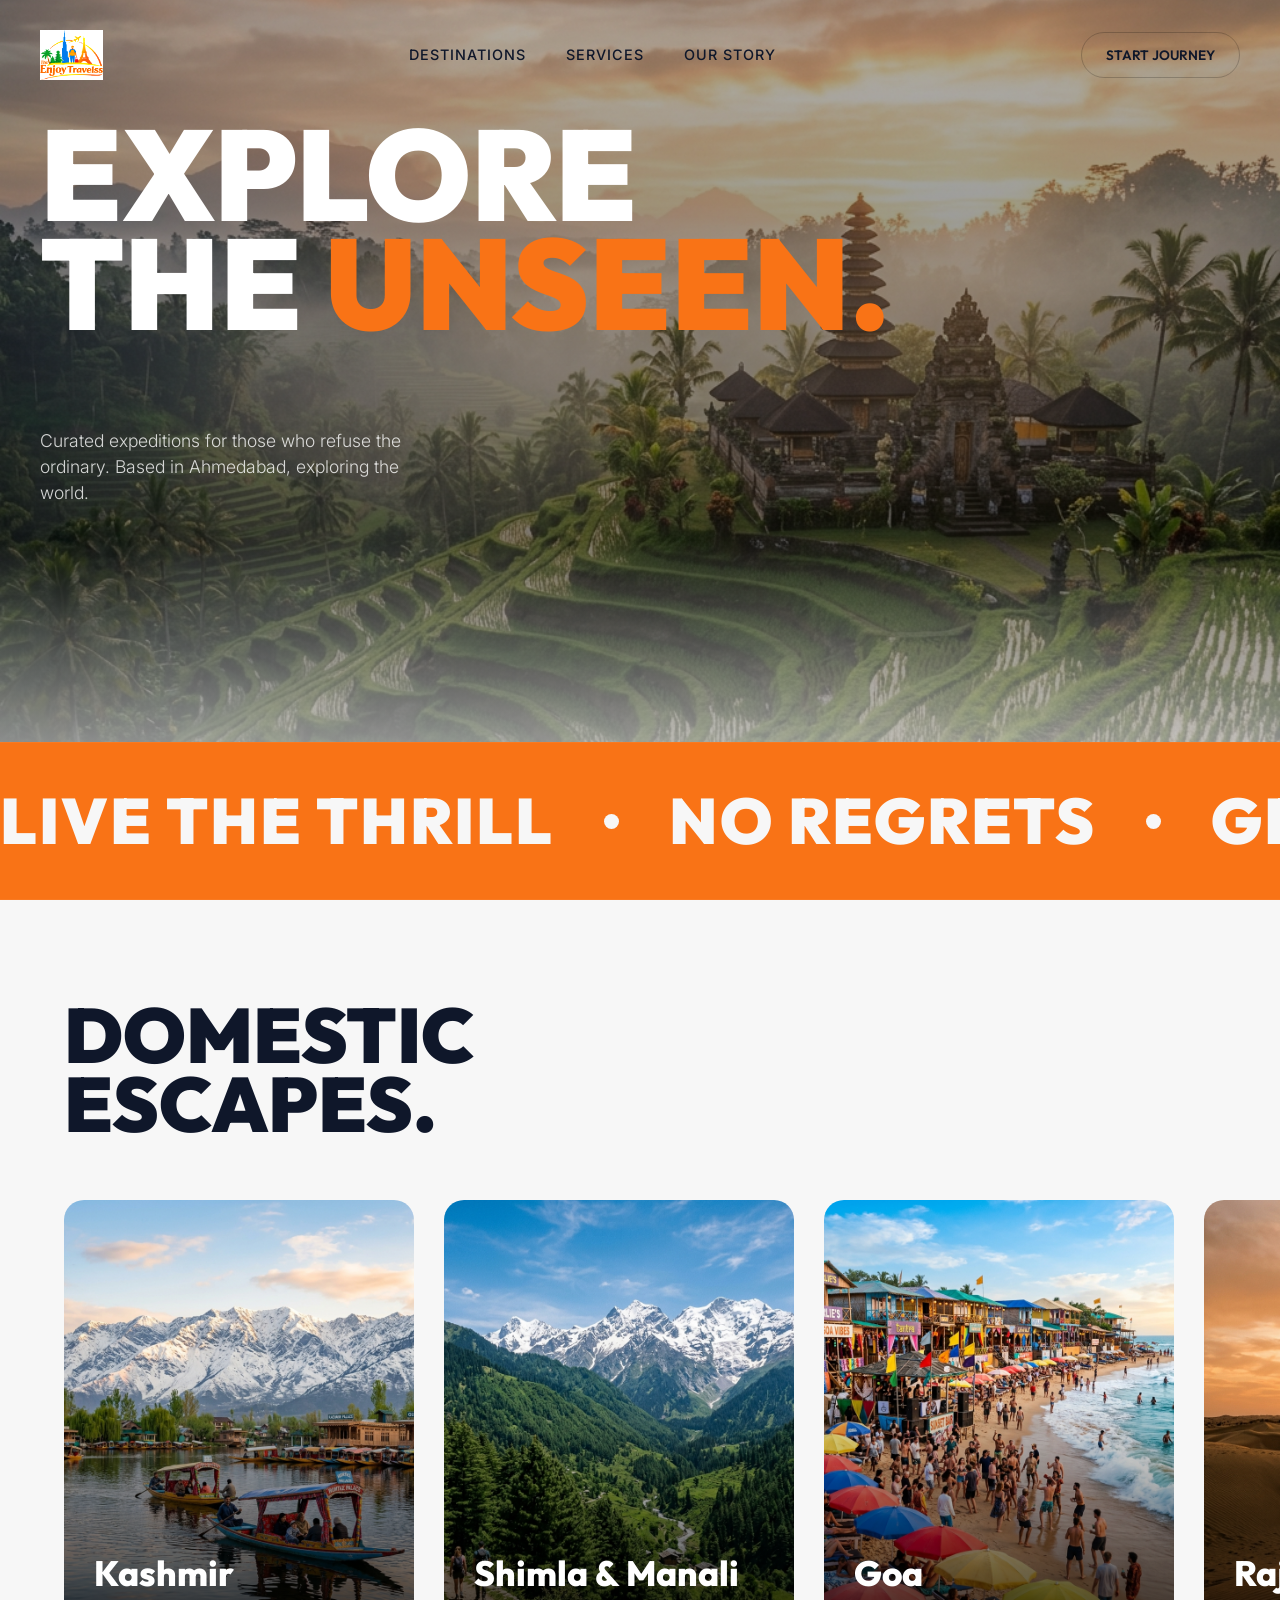
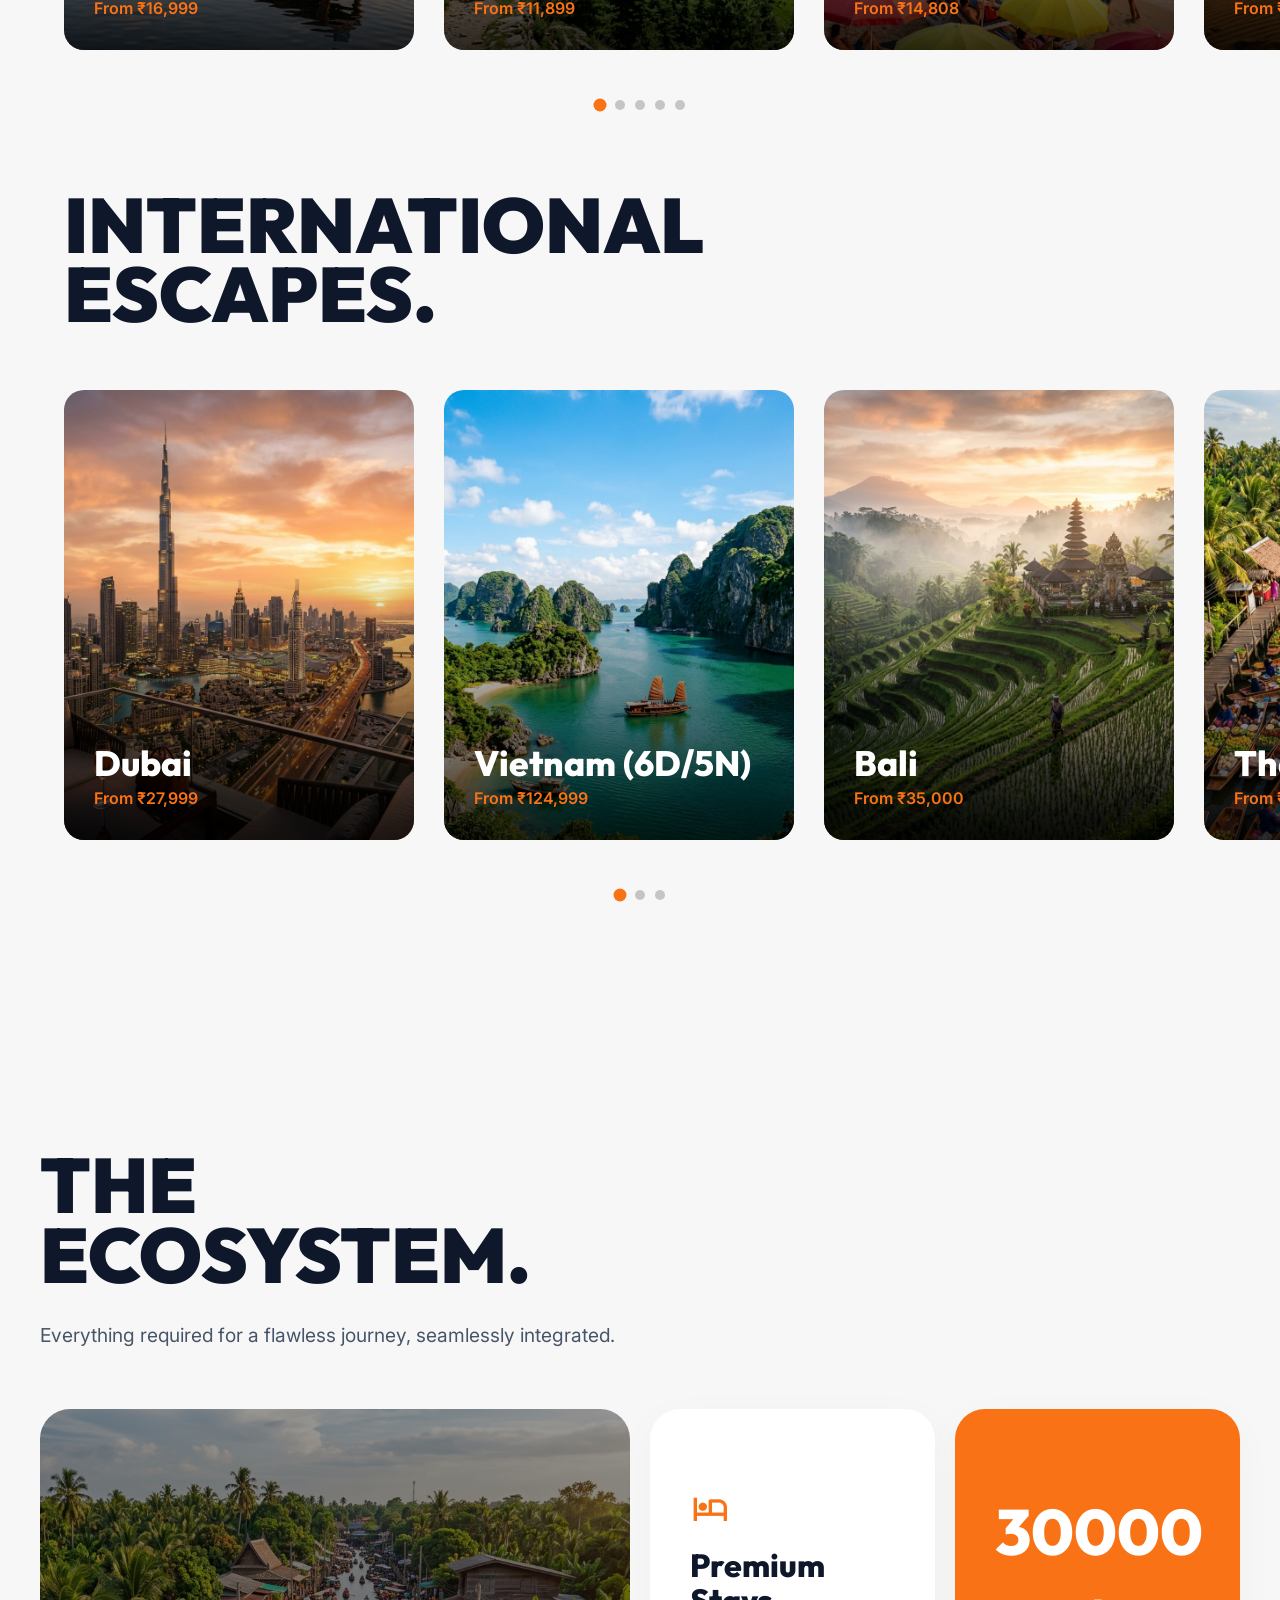
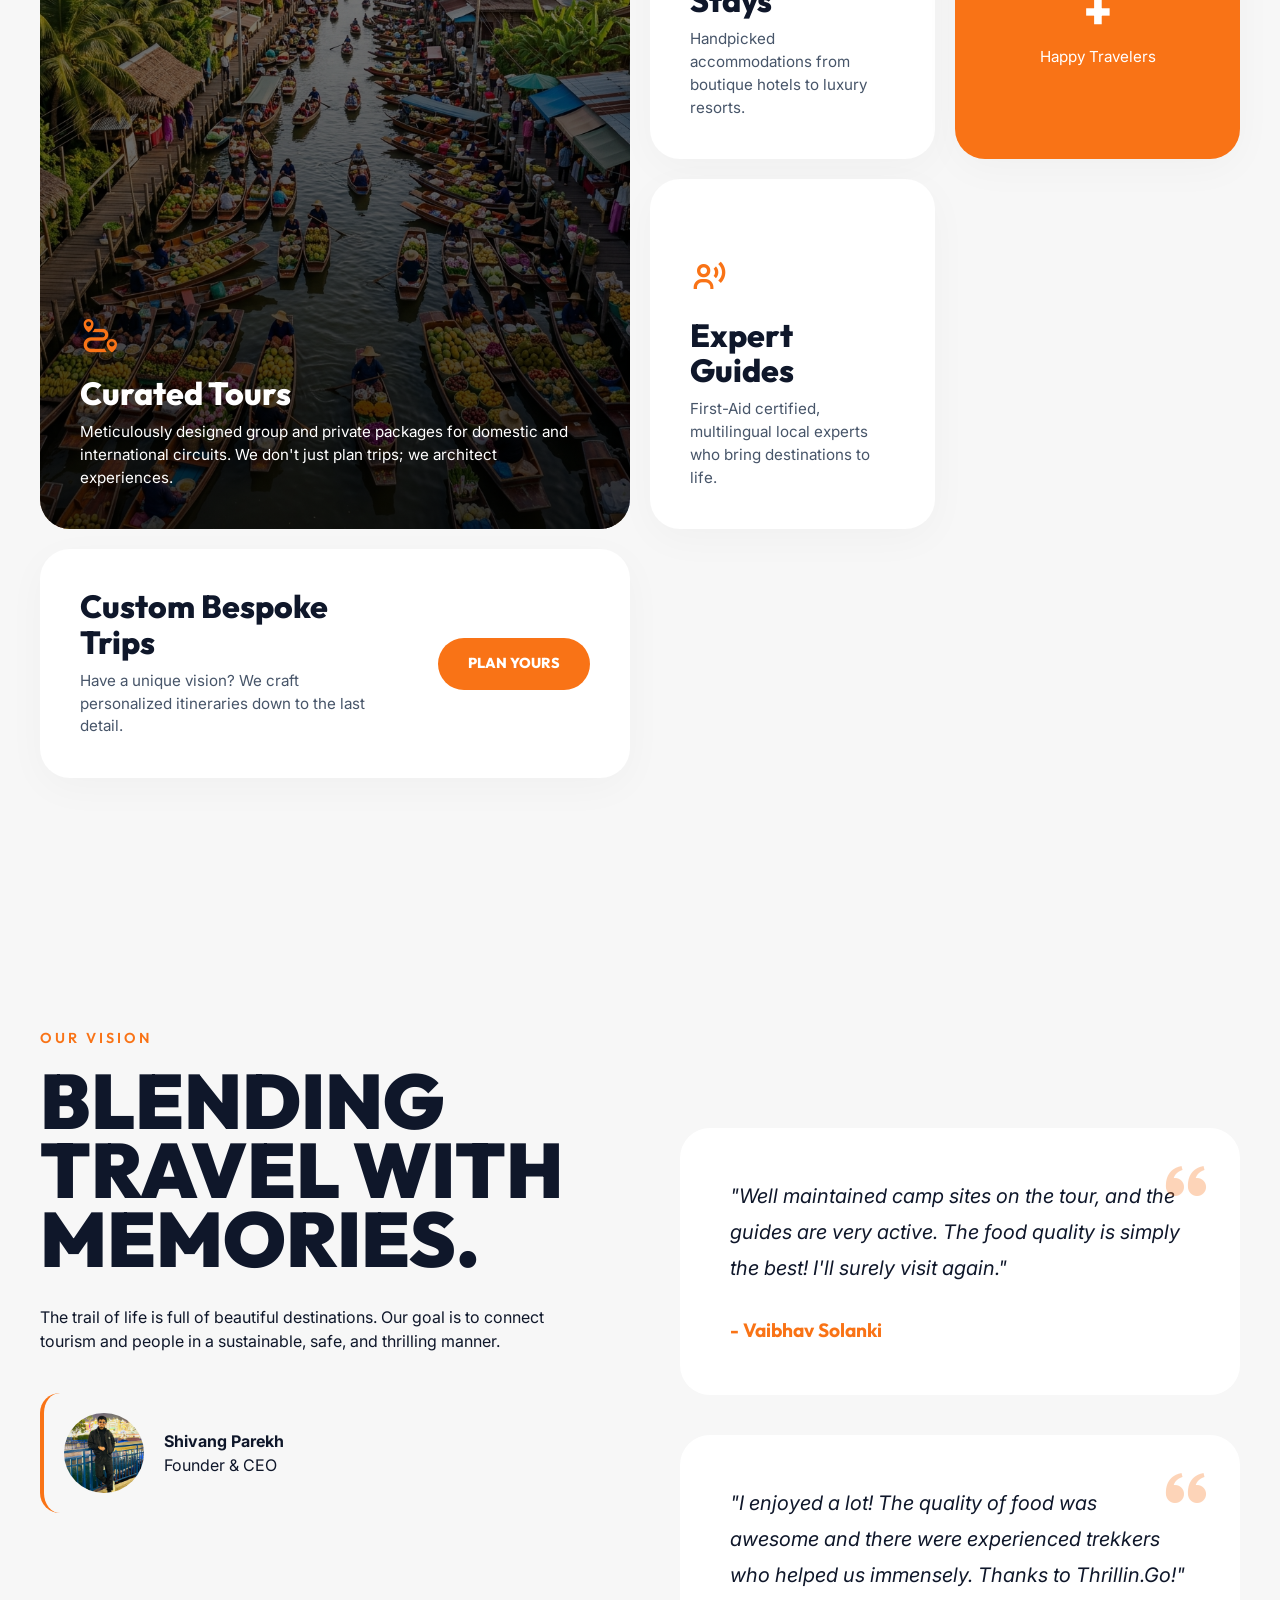
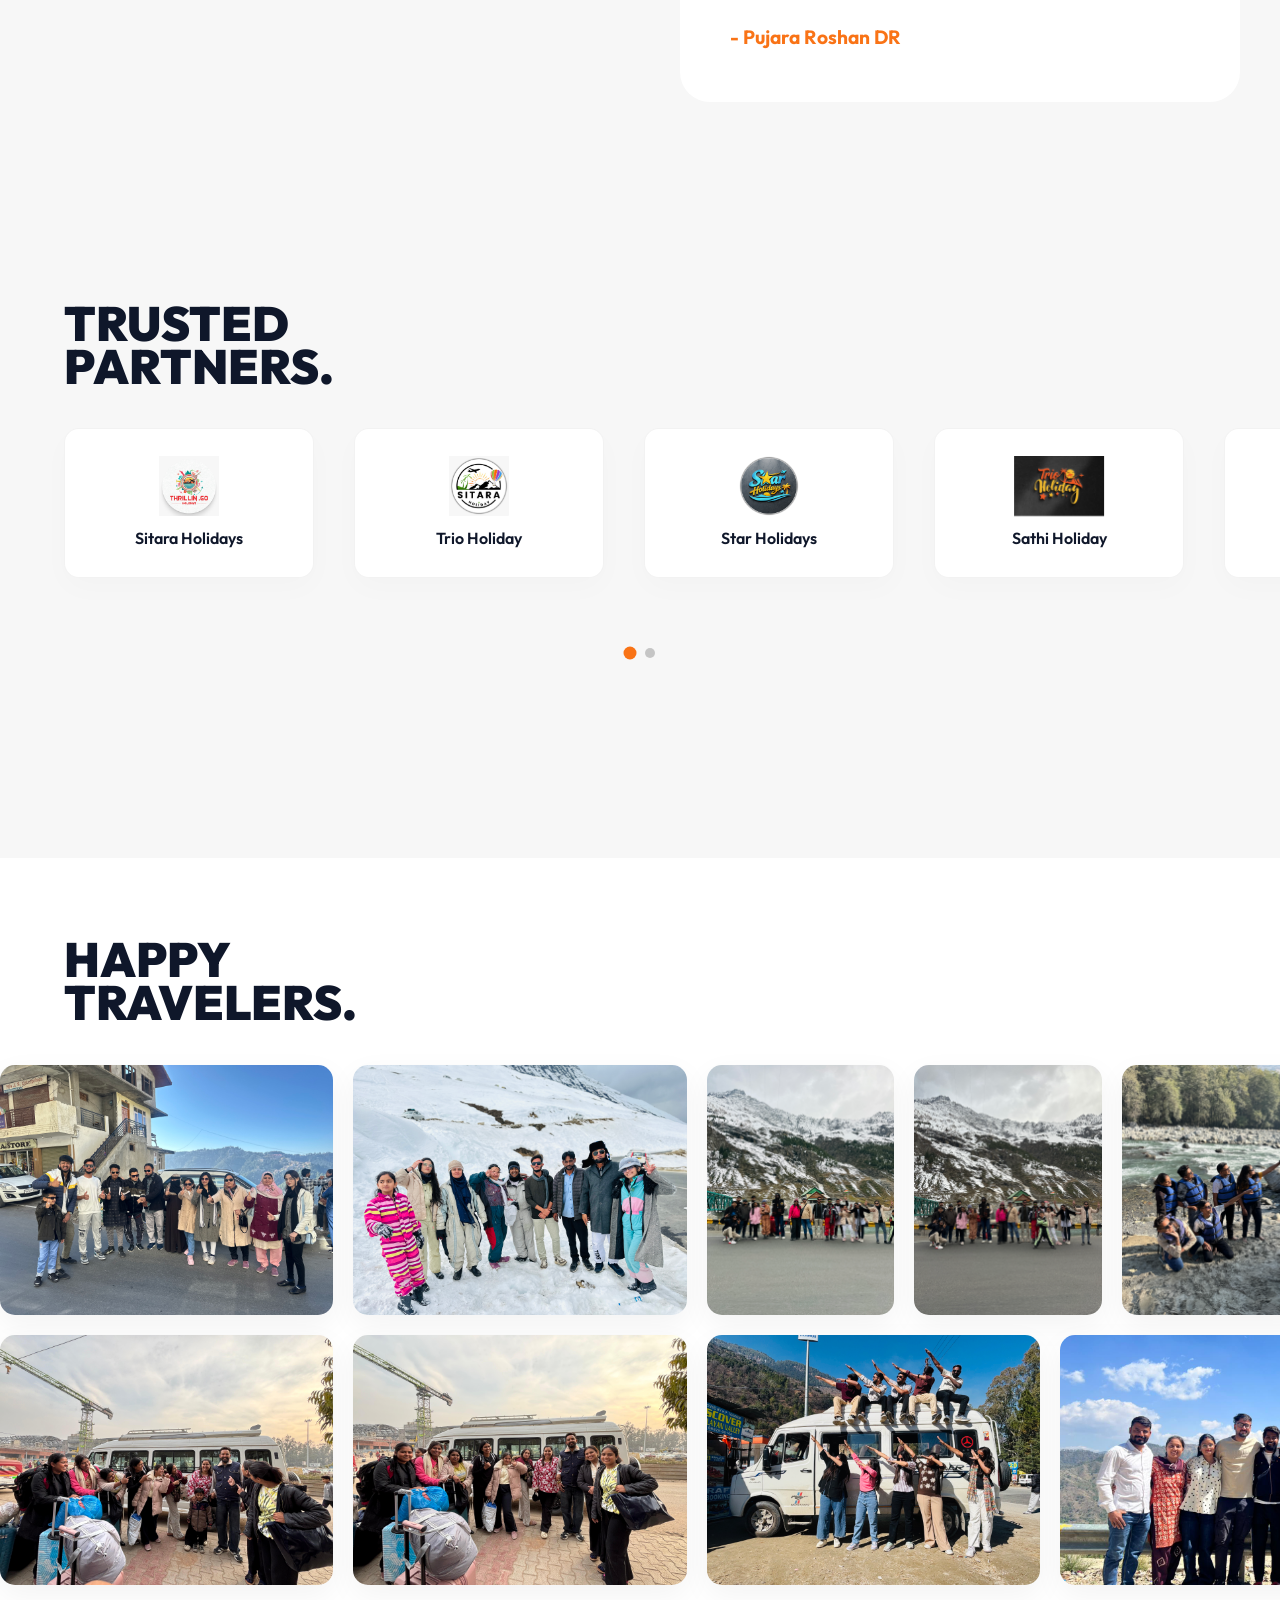
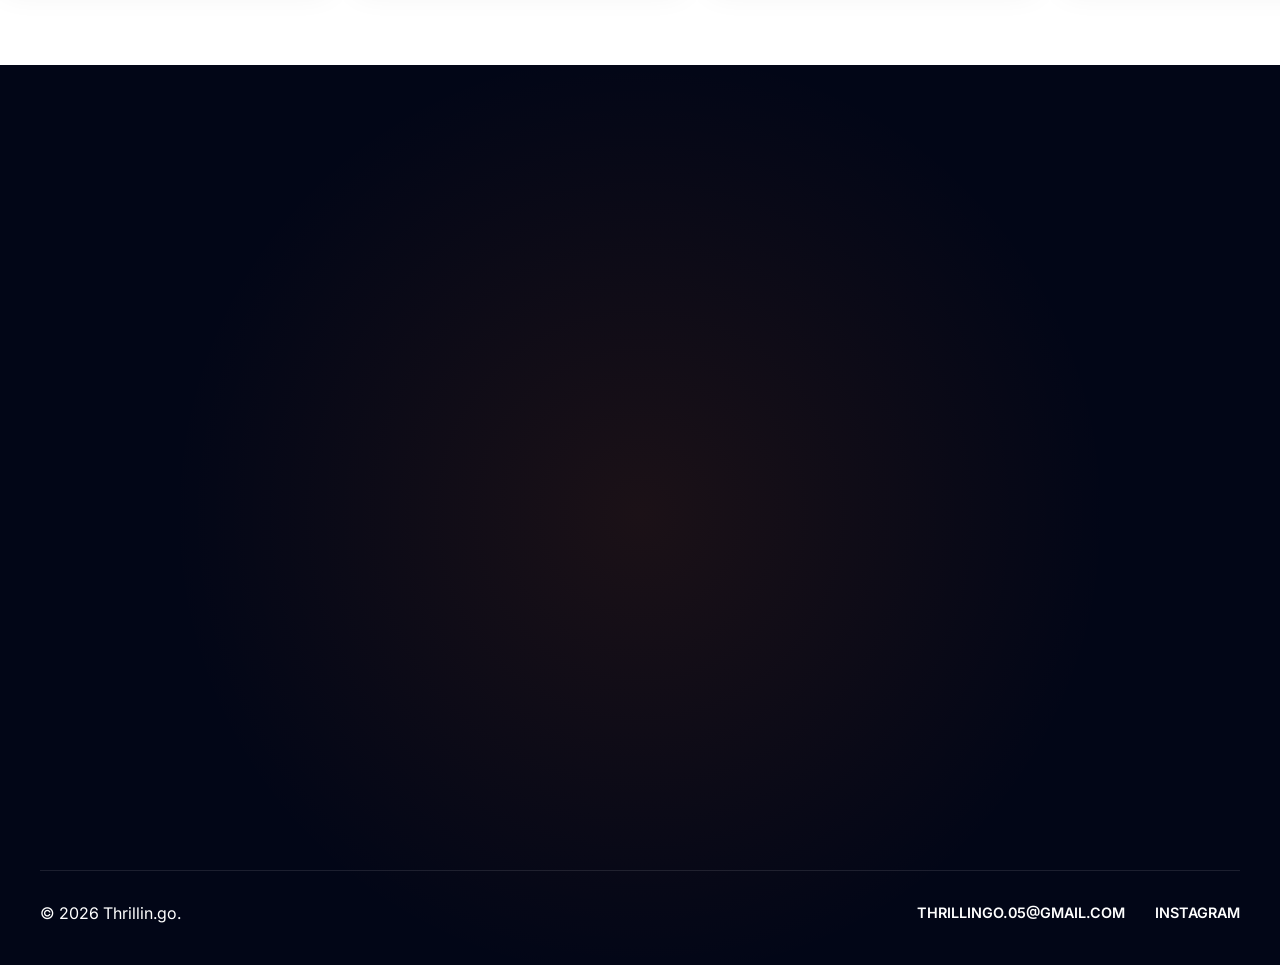
==== index.html @ 3180f4ef "fix: Clean up image filenames (remove spaces), convert HEIC to JPEG, fix broken partner logos" ====
<!DOCTYPE html>
<html lang="en">
<head>
    <meta charset="UTF-8">
    <meta name="viewport" content="width=device-width, initial-scale=1.0">
    <meta name="description" content="Thrillin.go - The ultimate travel and tour leading company based in Ahmedabad.">
    <title>Thrillin.go | Beyond Ordinary</title>
    
    <!-- Google Fonts -->
    <link rel="preconnect" href="https://fonts.googleapis.com">
    <link rel="preconnect" href="https://fonts.gstatic.com" crossorigin>
    <link href="https://fonts.googleapis.com/css2?family=Outfit:wght@300;400;600;800;900&family=Inter:wght@300;400;500;700&display=swap" rel="stylesheet">
    
    <!-- Boxicons -->
    <link href='https://unpkg.com/boxicons@2.1.4/css/boxicons.min.css' rel='stylesheet'>
    
    <!-- Custom CSS -->
    <link rel="stylesheet" href="style.css">
</head>
<body class="loading">
    <!-- Intro Loader -->
    <div id="loader">
        <h1 class="loader-text">THRILLIN.GO</h1>
    </div>

    <!-- Mobile Menu -->
    <div id="mobile-menu" class="glass-menu">
        <button id="close-menu" class="magnetic"><i class='bx bx-x'></i></button>
        <div class="mobile-links">
            <a href="#destinations" class="mobile-link">Destinations</a>
            <a href="#services" class="mobile-link">Services</a>
            <a href="#about" class="mobile-link">Our Story</a>
            <a href="#contact" class="mobile-link">Contact</a>
        </div>
    </div>

    <!-- Navbar -->
    <nav id="navbar">
        <div class="nav-container">
            <a href="#" class="logo magnetic"><img src="Logos/thrillingo_logo.jpeg" alt="Thrillin.go" class="logo-img" style="height: 50px; mix-blend-mode: multiply; filter: contrast(1.2);"></a>
            <div class="nav-links">
                <a href="#destinations" class="magnetic-text">Destinations</a>
                <a href="#services" class="magnetic-text">Services</a>
                <a href="#about" class="magnetic-text">Our Story</a>
            </div>
            <a href="#contact" class="btn-outline magnetic">Start Journey</a>
            <div class="hamburger magnetic" id="open-menu">
                <span></span>
                <span></span>
            </div>
        </div>
    </nav>

    <!-- Hero Section -->
    <header id="hero">
        <div class="hero-media">
            <!-- Dramatic background images that fade -->
            <div class="hero-img active" style="background-image: url('assets/bali_tour.png');"></div>
            <div class="hero-img" style="background-image: url('assets/dubai_tour.png');"></div>
            <div class="hero-img" style="background-image: url('assets/kashmir_tour.png');"></div>
            <div class="hero-img" style="background-image: url('assets/thailand_tour.png');"></div>
            <div class="hero-img" style="background-image: url('assets/vietnam_tour_1774773258603.png');"></div>
            <div class="hero-overlay-gradient"></div>
        </div>
        <div class="hero-content">
            <div class="hero-title-wrapper">
                <h1 class="hero-title">
                    <span class="line"><span class="word">EXPLORE</span></span>
                    <span class="line"><span class="word">THE <span class="accent-text">UNSEEN.</span></span></span>
                </h1>
            </div>
            <div class="hero-bottom">
                <p class="hero-subtitle reveal-up">Curated expeditions for those who refuse the ordinary. Based in Ahmedabad, exploring the world.</p>
            </div>
        </div>

        <!-- Marquee -->
        <div class="modern-marquee">
            <div class="marquee-track">
                <span>LIVE THE THRILL</span><span class="dot"></span>
                <span>NO REGRETS</span><span class="dot"></span>
                <span>GRAND ADVENTURES</span><span class="dot"></span>
                <span>BEYOND ORDINARY</span><span class="dot"></span>
                <span>LIVE THE THRILL</span><span class="dot"></span>
                <span>NO REGRETS</span><span class="dot"></span>
                <span>GRAND ADVENTURES</span><span class="dot"></span>
                <span>BEYOND ORDINARY</span><span class="dot"></span>
            </div>
        </div>
    </header>

    <!-- Destinations Section -->
    <section id="destinations" class="destinations-section">
        
        <!-- Domestic Category -->
        <div class="destination-category">
            <div class="category-header reveal-up">
                <h2 class="section-title">Domestic<br>Escapes.</h2>
            </div>
            <div class="carousel-wrapper">
                <div class="carousel-track" id="dom-track">
                    <a href="itinerary.html?dest=kashmir" class="journey-card hover-img" data-cursor="Explore">
                        <div class="card-img" style="background-image: url('assets/kashmir_tour.png');"></div>
                        <div class="card-info">
                            <h3>Kashmir</h3>
                            <p>From ₹16,999</p>
                        </div>
                    </a>
                    <a href="itinerary.html?dest=shimla_manali" class="journey-card hover-img" data-cursor="Explore">
                        <div class="card-img" style="background-image: url('assets/himachal_tour_1774773293833.png');"></div>
                        <div class="card-info">
                            <h3>Shimla & Manali</h3>
                            <p>From ₹11,899</p>
                        </div>
                    </a>
                    <a href="itinerary.html?dest=goa" class="journey-card hover-img" data-cursor="Explore">
                        <div class="card-img" style="background-image: url('assets/goa_tour.png');"></div>
                        <div class="card-info">
                            <h3>Goa</h3>
                            <p>From ₹14,808</p>
                        </div>
                    </a>
                    <a href="itinerary.html?dest=rajasthan" class="journey-card hover-img" data-cursor="Explore">
                        <div class="card-img" style="background-image: url('assets/rajasthan_tour_1774773276497.png');"></div>
                        <div class="card-info">
                            <h3>Rajasthan</h3>
                            <p>From ₹5,000</p>
                        </div>
                    </a>
                    <a href="itinerary.html?dest=kedarnath" class="journey-card hover-img" data-cursor="Explore">
                        <div class="card-img" style="background-image: url('assets/kedarnath_tour.png');"></div>
                        <div class="card-info">
                            <h3>Kedarnath</h3>
                            <p>From ₹11,499</p>
                        </div>
                    </a>
                    <a href="itinerary.html?dest=spiti" class="journey-card hover-img" data-cursor="Explore">
                        <div class="card-img" style="background-image: url('assets/spiti_tour.png');"></div>
                        <div class="card-info">
                            <h3>Spiti Valley</h3>
                            <p>From ₹20,500</p>
                        </div>
                    </a>
                    <a href="itinerary.html?dest=zanskar" class="journey-card hover-img" data-cursor="Explore">
                        <div class="card-img" style="background-image: url('assets/zanskar_tour.png');"></div>
                        <div class="card-info">
                            <h3>Zanskar Valley</h3>
                            <p>From ₹22,799</p>
                        </div>
                    </a>
                </div>
                <div class="carousel-dots" id="dom-dots"></div>
            </div>
        </div>

        <!-- International Category -->
        <div class="destination-category">
            <div class="category-header reveal-up">
                <h2 class="section-title">International<br>Escapes.</h2>
            </div>
            <div class="carousel-wrapper">
                <div class="carousel-track" id="intl-track">
                    <!-- Cards -->
                    <a href="itinerary.html?dest=dubai" class="journey-card hover-img" data-cursor="Explore">
                        <div class="card-img" style="background-image: url('assets/dubai_tour.png');"></div>
                        <div class="card-info">
                            <h3>Dubai</h3>
                            <p>From ₹27,999</p>
                        </div>
                    </a>
                    <a href="itinerary.html?dest=vietnam" class="journey-card hover-img" data-cursor="Explore">
                        <div class="card-img" style="background-image: url('assets/vietnam_tour_1774773258603.png');"></div>
                        <div class="card-info">
                            <h3>Vietnam (6D/5N)</h3>
                            <p>From ₹124,999</p>
                        </div>
                    </a>
                    <a href="itinerary.html?dest=bali" class="journey-card hover-img" data-cursor="Explore">
                        <div class="card-img" style="background-image: url('assets/bali_tour.png');"></div>
                        <div class="card-info">
                            <h3>Bali</h3>
                            <p>From ₹35,000</p>
                        </div>
                    </a>
                    <a href="itinerary.html?dest=thailand" class="journey-card hover-img" data-cursor="Explore">
                        <div class="card-img" style="background-image: url('assets/thailand_tour.png');"></div>
                        <div class="card-info">
                            <h3>Thailand</h3>
                            <p>From ₹32,110</p>
                        </div>
                    </a>
                    <a href="itinerary.html?dest=phuket-krabi" class="journey-card hover-img" data-cursor="Explore">
                        <div class="card-img" style="background-image: url('https://images.unsplash.com/photo-1506905925346-21bda4d32df4?w=800&q=80');"></div>
                        <div class="card-info">
                            <h3>Phuket - Krabi</h3>
                            <p>From ₹46,503</p>
                        </div>
                    </a>
                </div>
                <div class="carousel-dots" id="intl-dots"></div>
            </div>
        </div>
    </section>

    <!-- Bento Box Services -->
    <section id="services" class="container">
        <div class="bento-header reveal-up">
            <h2 class="section-title">The <br>Ecosystem.</h2>
            <p>Everything required for a flawless journey, seamlessly integrated.</p>
        </div>
        <div class="bento-grid">
            <div class="bento-item bento-large reveal-up">
                <div class="bento-content">
                    <i class='bx bx-trip'></i>
                    <h3>Curated Tours</h3>
                    <p>Meticulously designed group and private packages for domestic and international circuits. We don't just plan trips; we architect experiences.</p>
                </div>
                <div class="bento-bg" style="background-image: url('assets/thailand_tour.png');"></div>
            </div>
            
            <div class="bento-item bento-medium reveal-up delay-1">
                <div class="bento-content">
                    <i class='bx bx-hotel'></i>
                    <h3>Premium Stays</h3>
                    <p>Handpicked accommodations from boutique hotels to luxury resorts.</p>
                </div>
            </div>

            <div class="bento-item bento-small reveal-up delay-2">
                <div class="bento-content center-content">
                    <h3 class="counter" data-target="30000">0</h3><span>+</span>
                    <p>Happy Travelers</p>
                </div>
            </div>

            <div class="bento-item bento-medium reveal-up">
                <div class="bento-content">
                    <i class='bx bx-user-voice'></i>
                    <h3>Expert Guides</h3>
                    <p>First-Aid certified, multilingual local experts who bring destinations to life.</p>
                </div>
            </div>

            <div class="bento-item bento-wide reveal-up delay-1">
                <div class="bento-content flex-row">
                    <div>
                        <h3>Custom Bespoke Trips</h3>
                        <p>Have a unique vision? We craft personalized itineraries down to the last detail.</p>
                    </div>
                    <a href="#contact" class="btn-solid magnetic">Plan Yours</a>
                </div>
            </div>
        </div>
    </section>

    <!-- Split Screen About & Testimonials -->
    <section id="about" class="split-section">
        <div class="split-left">
            <div class="sticky-content">
                <p class="eyebrow">Our Vision</p>
                <h2 class="section-title reveal-up">Blending travel with memories.</h2>
                <p class="lead reveal-up delay-1">The trail of life is full of beautiful destinations. Our goal is to connect tourism and people in a sustainable, safe, and thrilling manner.</p>
                
                <div class="founder-block reveal-up delay-2">
                    <img src="assets/owner.jpg" alt="Founder">
                    <div>
                        <h4>Shivang Parekh</h4>
                        <p>Founder & CEO</p>
                    </div>
                </div>
            </div>
        </div>
        <div class="split-right">
            <!-- Testimonials inside the scrollable right side -->
            <div class="testimony-card reveal-up">
                <i class='bx bxs-quote-alt-left'></i>
                <p>"Well maintained camp sites on the tour, and the guides are very active. The food quality is simply the best! I'll surely visit again."</p>
                <h5>- Vaibhav Solanki</h5>
            </div>
            <div class="testimony-card reveal-up">
                <i class='bx bxs-quote-alt-left'></i>
                <p>"I enjoyed a lot! The quality of food was awesome and there were experienced trekkers who helped us immensely. Thanks to Thrillin.Go!"</p>
                <h5>- Pujara Roshan DR</h5>
            </div>
        </div>
    </section>

    <!-- Partners Section -->
    <section id="partners" class="partners-section">
        <div class="category-header reveal-up" style="padding-left: 5vw; margin-bottom: 40px;">
            <h2 class="section-title" style="font-size: 3rem;">Trusted <br>Partners.</h2>
        </div>
        <div class="carousel-wrapper">
            <div class="carousel-track partners-track" id="partners-track">
                <div class="partner-card">
                    <img src="Logos/sitara_holidays.jpeg" alt="Sitara Holidays" class="partner-logo-img">
                    <h3>Sitara Holidays</h3>
                </div>
                <div class="partner-card">
                    <img src="Logos/trio_holiday.jpeg" alt="Trio Holiday" class="partner-logo-img">
                    <h3>Trio Holiday</h3>
                </div>
                <div class="partner-card">
                    <img src="Logos/star_holidays.png" alt="Star Holidays" class="partner-logo-img">
                    <h3>Star Holidays</h3>
                </div>
                <div class="partner-card">
                    <img src="Logos/sathi_holiday.jpeg" alt="Sathi Holiday" class="partner-logo-img">
                    <h3>Sathi Holiday</h3>
                </div>
                <div class="partner-card">
                    <i class='bx bxs-plane-alt' style="font-size: 3rem; color: var(--accent);"></i>
                    <h3>The Enjoy Travelss</h3>
                </div>
            </div>
            <div class="carousel-dots" id="partners-dots"></div>
        </div>
    </section>

    <!-- Happy Travelers Gallery -->
    <section class="customer-gallery-section" id="gallery">
        <div class="category-header reveal-up" style="padding-left: 5vw; margin-bottom: 40px;">
            <h2 class="section-title" style="font-size: 3rem;">Happy <br>Travelers.</h2>
        </div>
        <div class="gallery-marquee-container">
            <!-- Top Track -->
            <div class="gallery-track">
                <img src="Customer/IMG_4859.JPG.jpeg" class="gallery-img">
                <img src="Customer/IMG_5209.JPG.jpeg" class="gallery-img">
                <img src="Customer/IMG_5227.JPG.jpeg" class="gallery-img">
                <img src="Customer/IMG_5230.JPG.jpeg" class="gallery-img">
                <img src="Customer/IMG_5730.JPG.jpeg" class="gallery-img">
                <img src="Customer/IMG_5744.JPG.jpeg" class="gallery-img">
                <img src="Customer/IMG_5745.JPG.jpeg" class="gallery-img">
                <img src="Customer/IMG_7011.JPG.jpeg" class="gallery-img">
                <!-- Duplicate for infinite scroll -->
                <img src="Customer/IMG_4859.JPG.jpeg" class="gallery-img">
                <img src="Customer/IMG_5209.JPG.jpeg" class="gallery-img">
                <img src="Customer/IMG_5227.JPG.jpeg" class="gallery-img">
                <img src="Customer/IMG_5230.JPG.jpeg" class="gallery-img">
                <img src="Customer/IMG_5730.JPG.jpeg" class="gallery-img">
                <img src="Customer/IMG_5744.JPG.jpeg" class="gallery-img">
                <img src="Customer/IMG_5745.JPG.jpeg" class="gallery-img">
                <img src="Customer/IMG_7011.JPG.jpeg" class="gallery-img">
            </div>
            <!-- Bottom Track (Reverse) -->
            <div class="gallery-track reverse">
                <img src="Customer/IMG_7077.JPG.jpeg" class="gallery-img">
                <img src="Customer/IMG_7079.JPG.jpeg" class="gallery-img">
                <img src="Customer/IMG_7455.jpeg" class="gallery-img">
                <img src="Customer/IMG_8242.JPG.jpeg" class="gallery-img">
                <img src="Customer/IMG_8245.JPG.jpeg" class="gallery-img">
                <img src="Customer/IMG_8246.JPG.jpeg" class="gallery-img">
                <img src="Customer/IMG_9823.JPG.jpeg" class="gallery-img">
                <img src="Customer/IMG_9824.JPG.jpeg" class="gallery-img">
                <!-- Duplicate for infinite scroll -->
                <img src="Customer/IMG_7077.JPG.jpeg" class="gallery-img">
                <img src="Customer/IMG_7079.JPG.jpeg" class="gallery-img">
                <img src="Customer/IMG_7455.jpeg" class="gallery-img">
                <img src="Customer/IMG_8242.JPG.jpeg" class="gallery-img">
                <img src="Customer/IMG_8245.JPG.jpeg" class="gallery-img">
                <img src="Customer/IMG_8246.JPG.jpeg" class="gallery-img">
                <img src="Customer/IMG_9823.JPG.jpeg" class="gallery-img">
                <img src="Customer/IMG_9824.JPG.jpeg" class="gallery-img">
            </div>
        </div>
    </section>

    <!-- Full Screen Contact -->
    <section id="contact" class="mega-contact">
        <div class="contact-bg"></div>
        <div class="contact-content">
            <h2 class="massive-text reveal-up">LET'S GO.</h2>
            <form class="minimal-form reveal-up delay-1" id="inquiry-form" onsubmit="return handleInquiry(event)">
                <div class="form-row">
                    <input type="text" id="name" required placeholder="What's your name?">
                    <input type="text" id="contact-info" required placeholder="Email or Phone">
                </div>
                <select id="interest" required>
                    <option value="" disabled selected>Where is your next adventure?</option>
                    <option value="International Scape">International Scape</option>
                    <option value="Domestic Thrill">Domestic Thrill</option>
                    <option value="Custom Trip">Custom Bespoke Trip</option>
                </select>
                <button type="submit" class="magnetic-btn-wrap" data-cursor="Send">
                    <span class="btn-circle magnetic"><i class='bx bx-right-arrow-alt'></i></span>
                    <span>Send Inquiry</span>
                </button>
            </form>
            <script>
                function handleInquiry(e) {
                    e.preventDefault();
                    const name = document.getElementById('name').value;
                    const contact = document.getElementById('contact-info').value;
                    const interest = document.getElementById('interest').value;
                    const message = `Hello Thrillin.go! 🌍\n\nName: ${name}\nContact: ${contact}\nInterested in: ${interest}\n\nPlease share more details!`;
                    const url = `https://wa.me/918200061818?text=${encodeURIComponent(message)}`;
                    window.open(url, '_blank');
                    return false;
                }
            </script>
        </div>
        
        <footer class="minimal-footer">
            <div class="footer-left">
                <p>&copy; 2026 Thrillin.go.</p>
            </div>
            <div class="footer-right">
                <a href="mailto:thrillingo.05@gmail.com" class="magnetic-text">thrillingo.05@gmail.com</a>
                <a href="https://www.instagram.com/thrillin.go" target="_blank" class="magnetic-text">Instagram</a>
            </div>
        </footer>
    </section>

    <!-- Custom JS -->
    <script src="script.js"></script>
</body>
</html>
---- style.css ----
/* =========================================
   Thrillin.go | Editorial Brutalist Redesign
========================================= */

:root {
    --bg-color: #f7f7f7; /* Matches Thrillingo Logo Background */
    --surface-color: #ffffff;
    --text-main: #0f172a;
    --text-muted: #475569;
    --accent: #f97316; /* Vibrant Sunset Orange */
    
    --font-display: 'Outfit', sans-serif;
    --font-body: 'Inter', sans-serif;
    
    --ease-custom: cubic-bezier(0.19, 1, 0.22, 1);
}

* { margin: 0; padding: 0; box-sizing: border-box; }

html {
    font-size: 16px;
}
body {
    background-color: var(--bg-color);
    color: var(--text-main);
    font-family: var(--font-body);
    line-height: 1.5;
    overflow-x: hidden;
    width: 100vw;
    -webkit-font-smoothing: antialiased;
}

/* Hide cursor logic fallback */
@media (max-width: 992px) {
    * { cursor: auto; }
}

body.loading { overflow: hidden; }
body.no-scroll { overflow: hidden; }

a { text-decoration: none; color: inherit; }
img { max-width: 100%; display: block; }
button { font-family: inherit; }

/* Cursor removed */

/* =========================================
   Intro Loader
========================================= */
#loader {
    position: fixed; inset: 0; background: var(--bg-color); z-index: 10001;
    display: flex; align-items: center; justify-content: center;
    transition: transform 1.2s var(--ease-custom);
}
#loader.slide-up { transform: translateY(-100%); }
.loader-text {
    font-family: var(--font-display); font-size: 3rem; font-weight: 900;
    letter-spacing: 0.5rem; color: var(--accent);
    animation: pulse 1.5s infinite;
}
@keyframes pulse { 0%, 100% { opacity: 1; } 50% { opacity: 0.3; } }

/* =========================================
   Typography & Utils
========================================= */
.section-title { font-family: var(--font-display); font-size: clamp(3rem, 6vw, 6rem); font-weight: 900; line-height: 0.9; text-transform: uppercase; margin-bottom: 2rem; }
.eyebrow { font-family: var(--font-display); text-transform: uppercase; letter-spacing: 3px; color: var(--accent); font-size: 0.9rem; margin-bottom: 1rem; font-weight: 600; }
.accent-text { color: var(--accent); }

.reveal-up { opacity: 0; transform: translateY(40px); transition: all 1s var(--ease-custom); }
.reveal-up.active { opacity: 1; transform: translateY(0); }
.delay-1 { transition-delay: 0.1s; }
.delay-2 { transition-delay: 0.2s; }

/* =========================================
   Navbar
========================================= */
#navbar { position: fixed; top: 0; width: 100%; padding: 30px 0; z-index: 1000; transition: padding 0.5s var(--ease-custom), background 0.5s; }
#navbar.scrolled { padding: 15px 0; background: rgba(247,247,247,0.9); backdrop-filter: blur(10px); border-bottom: 1px solid rgba(0,0,0,0.05); }
.nav-container { max-width: 1600px; margin: 0 auto; padding: 0 40px; display: flex; justify-content: space-between; align-items: center; }
.logo-img { height: 40px; mix-blend-mode: multiply; }
.nav-links { display: flex; gap: 40px; }
.nav-links a { font-size: 0.9rem; font-weight: 500; text-transform: uppercase; letter-spacing: 1px; color: var(--text-main); position: relative; }
.nav-links a::after { content:''; position: absolute; width: 0; height: 1px; bottom: -4px; left: 0; background: var(--accent); transition: width 0.3s; }
.nav-links a:hover::after { width: 100%; }

.btn-outline {
    border: 1px solid rgba(0,0,0,0.2); padding: 12px 24px; border-radius: 40px;
    font-family: var(--font-display); font-weight: 600; text-transform: uppercase; font-size: 0.85rem;
    transition: all 0.3s; color: var(--text-main);
}
.btn-outline:hover { background: var(--text-main); color: var(--bg-color); }
.btn-solid {
    background: var(--accent); color: #fff; padding: 15px 30px; border-radius: 40px;
    font-family: var(--font-display); font-weight: 800; text-transform: uppercase; font-size: 0.9rem;
    display: inline-block; transition: transform 0.3s; border: none;
}

.hamburger { display: none; flex-direction: column; gap: 6px; }
.hamburger span { width: 30px; height: 2px; background: #fff; display: block; }

@media (max-width: 992px) {
    .nav-links, .btn-outline, #navbar .btn-primary { display: none; }
    .hamburger { display: flex; }
}

/* Mobile Menu */
.glass-menu {
    position: fixed; inset: 0; background: var(--bg-color); z-index: 9999;
    display: flex; align-items: center; justify-content: center;
    opacity: 0; pointer-events: none; transition: opacity 0.5s var(--ease-custom);
}
.glass-menu.active { opacity: 1; pointer-events: all; }
#close-menu { position: absolute; top: 40px; right: 40px; background: none; border: none; color: var(--text-main); font-size: 3rem; }
.mobile-links { display: flex; flex-direction: column; gap: 20px; text-align: center; }
.mobile-link { font-family: var(--font-display); font-size: 2.5rem; font-weight: 900; text-transform: uppercase; transition: color 0.3s, transform 0.5s ease-out, opacity 0.5s ease-out; transform: translateY(20px); opacity: 0; }
.glass-menu.active .mobile-link { transform: translateY(0); opacity: 1; }
.glass-menu.active .mobile-link:nth-child(1) { transition-delay: 0.1s; }
.glass-menu.active .mobile-link:nth-child(2) { transition-delay: 0.2s; }
.glass-menu.active .mobile-link:nth-child(3) { transition-delay: 0.3s; }
.glass-menu.active .mobile-link:nth-child(4) { transition-delay: 0.4s; }
.mobile-link:hover { color: var(--accent); }

/* =========================================
   Hero Section
========================================= */
#hero { height: 100vh; position: relative; display: flex; flex-direction: column; justify-content: space-between; padding: 120px 40px 0 40px; max-width: 1600px; margin: 0 auto; }
.hero-media { position: absolute; top: 0; left: 50%; transform: translateX(-50%); width: 100vw; height: 100%; z-index: 0; overflow: hidden; }
.hero-img { width: 100%; height: 100%; position: absolute; inset: 0; background-size: cover; background-position: center 30%; transform: scale(1.05); opacity: 0; transition: opacity 2s ease-in-out, transform 10s ease-out; }
.hero-img.active { opacity: 1; transform: scale(1); z-index: 1; }
.hero-overlay-gradient { position: absolute; inset: 0; background: linear-gradient(180deg, rgba(0,0,0,0.3) 0%, rgba(0,0,0,0.5) 60%, var(--bg-color) 100%); z-index: 2; }

.hero-title-wrapper { margin-top: auto; margin-bottom: 10vh; position: relative; z-index: 1; }
.hero-title { font-family: var(--font-display); font-size: clamp(4rem, 10vw, 12rem); font-weight: 900; line-height: 0.85; text-transform: uppercase; margin: 0; color: #ffffff; }
.line { display: block; overflow: hidden; }
.word { display: inline-block; transform: translateY(100%); transition: transform 1.2s var(--ease-custom); }
.hero-title.animate-in .word { transform: translateY(0); }

.hero-bottom { display: flex; justify-content: space-between; align-items: flex-end; position: relative; z-index: 1; }
.hero-subtitle { max-width: 400px; font-size: 1.1rem; color: rgba(255,255,255,0.8); font-weight: 300; }
.scroll-indicator { display: flex; flex-direction: column; align-items: flex-end; gap: 10px; }
.scroll-text { font-family: var(--font-display); font-size: 0.8rem; text-transform: uppercase; letter-spacing: 2px; }
.scroll-line { width: 1px; height: 60px; background: rgba(255,255,255,0.2); position: relative; overflow: hidden; }
.scroll-line::after { content:''; position: absolute; top: -100%; left: 0; width: 100%; height: 100%; background: var(--accent); animation: scrollDrop 2s infinite ease-in-out; }
@keyframes scrollDrop { 0% { top: -100%; } 50% { top: 0; } 100% { top: 100%; } }

/* =========================================
   Modern Marquee
========================================= */
.modern-marquee { padding: 30px 0; overflow: hidden; border-top: 1px solid rgba(255,255,255,0.05); border-bottom: 1px solid rgba(255,255,255,0.05); background: var(--accent); color: var(--bg-color); width: 100vw; position: relative; left: 50%; transform: translateX(-50%); z-index: 2; }
.marquee-track { display: flex; width: max-content; animation: marquee 30s linear infinite; align-items: center; }
.marquee-track span { font-family: var(--font-display); font-size: 4rem; font-weight: 900; color: var(--bg-color); text-transform: uppercase; letter-spacing: 2px; }
.marquee-track .dot { width: 15px; height: 15px; background: var(--bg-color); border-radius: 50%; margin: 0 50px; }
@keyframes marquee { to { transform: translateX(-50%); } }

@media (max-width: 768px) {
    .marquee-track span { font-size: 2rem; }
    .marquee-track .dot { margin: 0 30px; width: 10px; height: 10px; }
}

/* =========================================
   Destinations & Carousels
========================================= */
.destinations-section { padding: 100px 0; max-width: 1600px; margin: 0 auto; display: flex; flex-direction: column; gap: 80px; }
.destination-category { display: flex; flex-direction: column; gap: 30px; }
.category-header { padding: 0 5vw; }

.carousel-wrapper { position: relative; width: 100%; display: flex; flex-direction: column; gap: 20px; }
.carousel-track { display: flex; gap: 30px; padding: 0 5vw; overflow-x: auto; -webkit-overflow-scrolling: touch; padding-bottom: 20px; }
.carousel-track::-webkit-scrollbar { display: none; }
.carousel-track { -ms-overflow-style: none; scrollbar-width: none; }

.journey-card { width: 350px; height: 450px; flex-shrink: 0; border-radius: 20px; overflow: hidden; position: relative; display: block; }
.card-img { width: 100%; height: 100%; background-size: cover; background-position: center; transition: transform 0.8s var(--ease-custom); }
.journey-card:hover .card-img { transform: scale(1.05); }
.journey-card::after { content:''; position: absolute; inset: 0; background: linear-gradient(0deg, rgba(0,0,0,0.8) 0%, rgba(0,0,0,0) 60%); }

.card-info { position: absolute; bottom: 30px; left: 30px; z-index: 2; color: #ffffff; }
.card-info h3 { font-family: var(--font-display); font-size: 2.2rem; font-weight: 800; line-height: 1; margin-bottom: 5px; }
.card-info p { color: var(--accent); font-weight: 600; font-family: var(--font-body); }

/* Pagination Dots */
.carousel-dots { display: flex; justify-content: center; gap: 10px; margin-top: 10px; }
.dot { width: 10px; height: 10px; border-radius: 50%; background: rgba(0,0,0,0.2); cursor: pointer; transition: all 0.3s ease; }
.dot.active { background: var(--accent); transform: scale(1.3); }

/* Mobile fallback for carousels */
@media (max-width: 992px) {
    .journey-card { width: 80vw; }
}

/* =========================================
   Partners Section
========================================= */
.partners-section { padding: 100px 0; margin-bottom: 100px; }
.partners-track { gap: 40px; padding-bottom: 40px; }
.partner-card { width: 250px; height: 150px; flex-shrink: 0; border-radius: 15px; background: var(--surface-color); border: 1px solid rgba(0,0,0,0.05); display: flex; flex-direction: column; align-items: center; justify-content: center; transition: transform 0.3s ease; gap: 10px; padding: 20px; box-shadow: 0 10px 30px rgba(0,0,0,0.02); }
.partner-card:hover { transform: translateY(-5px); box-shadow: 0 15px 40px rgba(0,0,0,0.05); }
.partner-logo-img { max-width: 80%; max-height: 60px; object-fit: contain; mix-blend-mode: multiply; }
.partner-card h3 { font-family: var(--font-display); font-size: 1rem; color: var(--text-main); font-weight: 600; text-align: center; }

/* =========================================
   Bento Box Services
========================================= */
.container { max-width: 1600px; margin: 0 auto; padding: 150px 40px; }
.bento-header { max-width: 600px; margin-bottom: 60px; }
.bento-header p { font-size: 1.2rem; color: var(--text-muted); margin-top: 10px; }

.bento-grid { display: grid; grid-template-columns: repeat(4, 1fr); grid-template-rows: repeat(2, 350px); gap: 20px; }
.bento-item { background: var(--surface-color); border-radius: 30px; overflow: hidden; position: relative; padding: 40px; display: flex; flex-direction: column; justify-content: flex-end; transition: transform 0.4s var(--ease-custom); }
.bento-item:hover { transform: translateY(-5px); }

.bento-bg { position: absolute; inset: 0; background-size: cover; background-position: center; z-index: 0; transition: transform 0.8s, opacity 0.4s; }
.bento-bg::after { content: ''; position: absolute; inset: 0; background: linear-gradient(0deg, rgba(0,0,0,0.8), rgba(0,0,0,0.4)); }
.bento-item:hover .bento-bg { transform: scale(1.05); }

.bento-content { position: relative; z-index: 1; }
.bento-content i { font-size: 2.5rem; color: var(--accent); margin-bottom: 20px; }
.bento-content h3 { font-family: var(--font-display); font-size: 2rem; font-weight: 800; margin-bottom: 10px; line-height: 1.1; }
.bento-content p { color: var(--text-muted); font-size: 0.95rem; }

.bento-large .bento-content h3, .bento-large .bento-content p { color: #ffffff; }

.bento-large { grid-column: span 2; grid-row: span 2; }
.bento-medium { grid-column: span 1; grid-row: span 1; box-shadow: 0 10px 40px rgba(0,0,0,0.03); }
.bento-small { grid-column: span 1; grid-row: span 1; background: var(--accent); color: #fff; box-shadow: 0 10px 40px rgba(0,0,0,0.03); }
.bento-small h3, .bento-small p, .bento-small span { color: #fff; }
.bento-small .counter { font-size: 4rem; display: inline-block; line-height: 1; }
.bento-small span { font-size: 3rem; font-family: var(--font-display); font-weight: 900; }
.center-content { text-align: center; height: 100%; display: flex; flex-direction: column; justify-content: center; }

.bento-wide { grid-column: span 2; grid-row: span 1; box-shadow: 0 10px 40px rgba(0,0,0,0.03); }
.flex-row { display: flex; justify-content: space-between; align-items: center; }
.flex-row div { max-width: 60%; }

@media(max-width: 1200px) {
    .bento-grid { grid-template-columns: repeat(2, 1fr); grid-template-rows: auto; }
    .bento-large, .bento-wide { grid-column: span 2; }
    .bento-item { min-height: 300px; }
}
@media(max-width: 768px) {
    .bento-grid { grid-template-columns: 1fr; }
    .bento-large, .bento-wide { grid-column: span 1; }
    .flex-row { flex-direction: column; align-items: flex-start; gap: 20px; }
    .flex-row div { max-width: 100%; }
}

/* =========================================
   Split Screen About
========================================= */
.split-section { display: flex; max-width: 1600px; margin: 0 auto; padding: 100px 40px; gap: 80px; position: relative; }
.split-left { width: 50%; }
.sticky-content { position: sticky; top: 150px; }
.split-right { width: 50%; display: flex; flex-direction: column; gap: 40px; padding-top: 100px; }

.founder-block { display: flex; align-items: center; gap: 20px; margin-top: 40px; padding: 20px; background: rgba(255,255,255,0.03); border-radius: 20px; border-left: 4px solid var(--accent); }
.founder-block img { width: 80px; height: 80px; border-radius: 50%; object-fit: cover; }

.testimony-card { background: var(--surface-color); padding: 50px; border-radius: 30px; position: relative; }
.testimony-card i { font-size: 3rem; color: var(--accent); opacity: 0.3; position: absolute; top: 30px; right: 30px; }
.testimony-card p { font-size: 1.25rem; font-style: italic; line-height: 1.8; margin-bottom: 30px; }
.testimony-card h5 { font-family: var(--font-display); font-size: 1.2rem; color: var(--accent); }

@media(max-width: 992px) {
    .split-section { flex-direction: column; }
    .split-left, .split-right { width: 100%; }
    .sticky-content { position: relative; top: 0; }
    .split-right { padding-top: 0; }
}

/* =========================================
   Mega Contact & Footer
========================================= */
.mega-contact { position: relative; padding: 150px 40px 40px 40px; overflow: hidden; background: #020617; min-height: 100vh; display: flex; flex-direction: column; justify-content: space-between; color: #ffffff; }
.contact-bg { position: absolute; inset: 0; background: radial-gradient(circle at center, rgba(249, 115, 22, 0.1) 0%, transparent 60%); z-index: 0; pointer-events: none; }
.contact-content { position: relative; z-index: 1; max-width: 1200px; margin: 0 auto; width: 100%; }
.massive-text { font-family: var(--font-display); font-size: clamp(4rem, 12vw, 15rem); font-weight: 900; line-height: 0.8; margin-bottom: 60px; color: #ffffff; text-align: center; letter-spacing: -5px; }

.minimal-form { display: flex; flex-direction: column; gap: 40px; max-width: 800px; margin: 0 auto; }
.form-row { display: grid; grid-template-columns: 1fr 1fr; gap: 40px; }
.minimal-form input, .minimal-form select { background: transparent; border: none; border-bottom: 1px solid rgba(255,255,255,0.2); padding: 20px 0; color: #fff; font-size: 1.2rem; font-family: var(--font-body); border-radius: 0; transition: border-color 0.3s; }
.minimal-form input:focus, .minimal-form select:focus { outline: none; border-color: var(--accent); }
.minimal-form select option { background: var(--bg-color); }

.magnetic-btn-wrap { background: transparent; border: none; display: flex; align-items: center; justify-content: center; gap: 20px; margin-top: 40px; color: #fff; font-family: var(--font-display); font-size: 1.5rem; font-weight: 800; text-transform: uppercase; }
.btn-circle { width: 80px; height: 80px; border-radius: 50%; background: var(--accent); color: #000; display: flex; align-items: center; justify-content: center; font-size: 2rem; transition: transform 0.3s; }

.minimal-footer { position: relative; z-index: 1; display: flex; justify-content: space-between; align-items: center; border-top: 1px solid rgba(255,255,255,0.1); padding-top: 30px; margin-top: 100px; }
.footer-right { display: flex; gap: 30px; }
.footer-right a { font-weight: 600; text-transform: uppercase; font-size: 0.9rem; }

@media(max-width: 768px) {
    .form-row { grid-template-columns: 1fr; gap: 20px; }
    .minimal-footer { flex-direction: column; gap: 20px; text-align: center; }
}

/* =========================================
   Itinerary Pages & Legacy Buttons
========================================= */
.pdf-wrapper { margin-top: 100px; border-radius: 20px; overflow: hidden; border: none; }

.btn-primary {
    display: inline-flex; align-items: center; justify-content: center; gap: 8px;
    background: var(--accent); color: #000;
    padding: 14px 32px; border-radius: 30px; font-weight: 800; font-family: var(--font-display);
    text-transform: uppercase;
    transition: all 0.4s var(--ease-custom); border: none;
}
.btn-primary:hover { transform: scale(1.05); box-shadow: 0 10px 30px rgba(249, 115, 22, 0.4); }

@media (max-width: 768px) {
    .btn-primary { padding: 10px 20px; font-size: 0.85rem; width: 100%; white-space: nowrap; overflow: hidden; text-overflow: ellipsis; }
}

/* =========================================
   Customer Gallery
========================================= */
.customer-gallery-section { padding: 80px 0; overflow: hidden; background: var(--surface-color); }
.gallery-marquee-container { display: flex; flex-direction: column; gap: 20px; }
.gallery-track { display: flex; gap: 20px; width: max-content; animation: scrollGallery 40s linear infinite; }
.gallery-track.reverse { animation: scrollGalleryReverse 45s linear infinite; }
.gallery-img { height: 250px; width: auto; border-radius: 15px; object-fit: cover; box-shadow: 0 10px 30px rgba(0,0,0,0.05); }

@keyframes scrollGallery {
    0% { transform: translateX(0); }
    100% { transform: translateX(calc(-50% - 10px)); }
}
@keyframes scrollGalleryReverse {
    0% { transform: translateX(calc(-50% - 10px)); }
    100% { transform: translateX(0); }
}
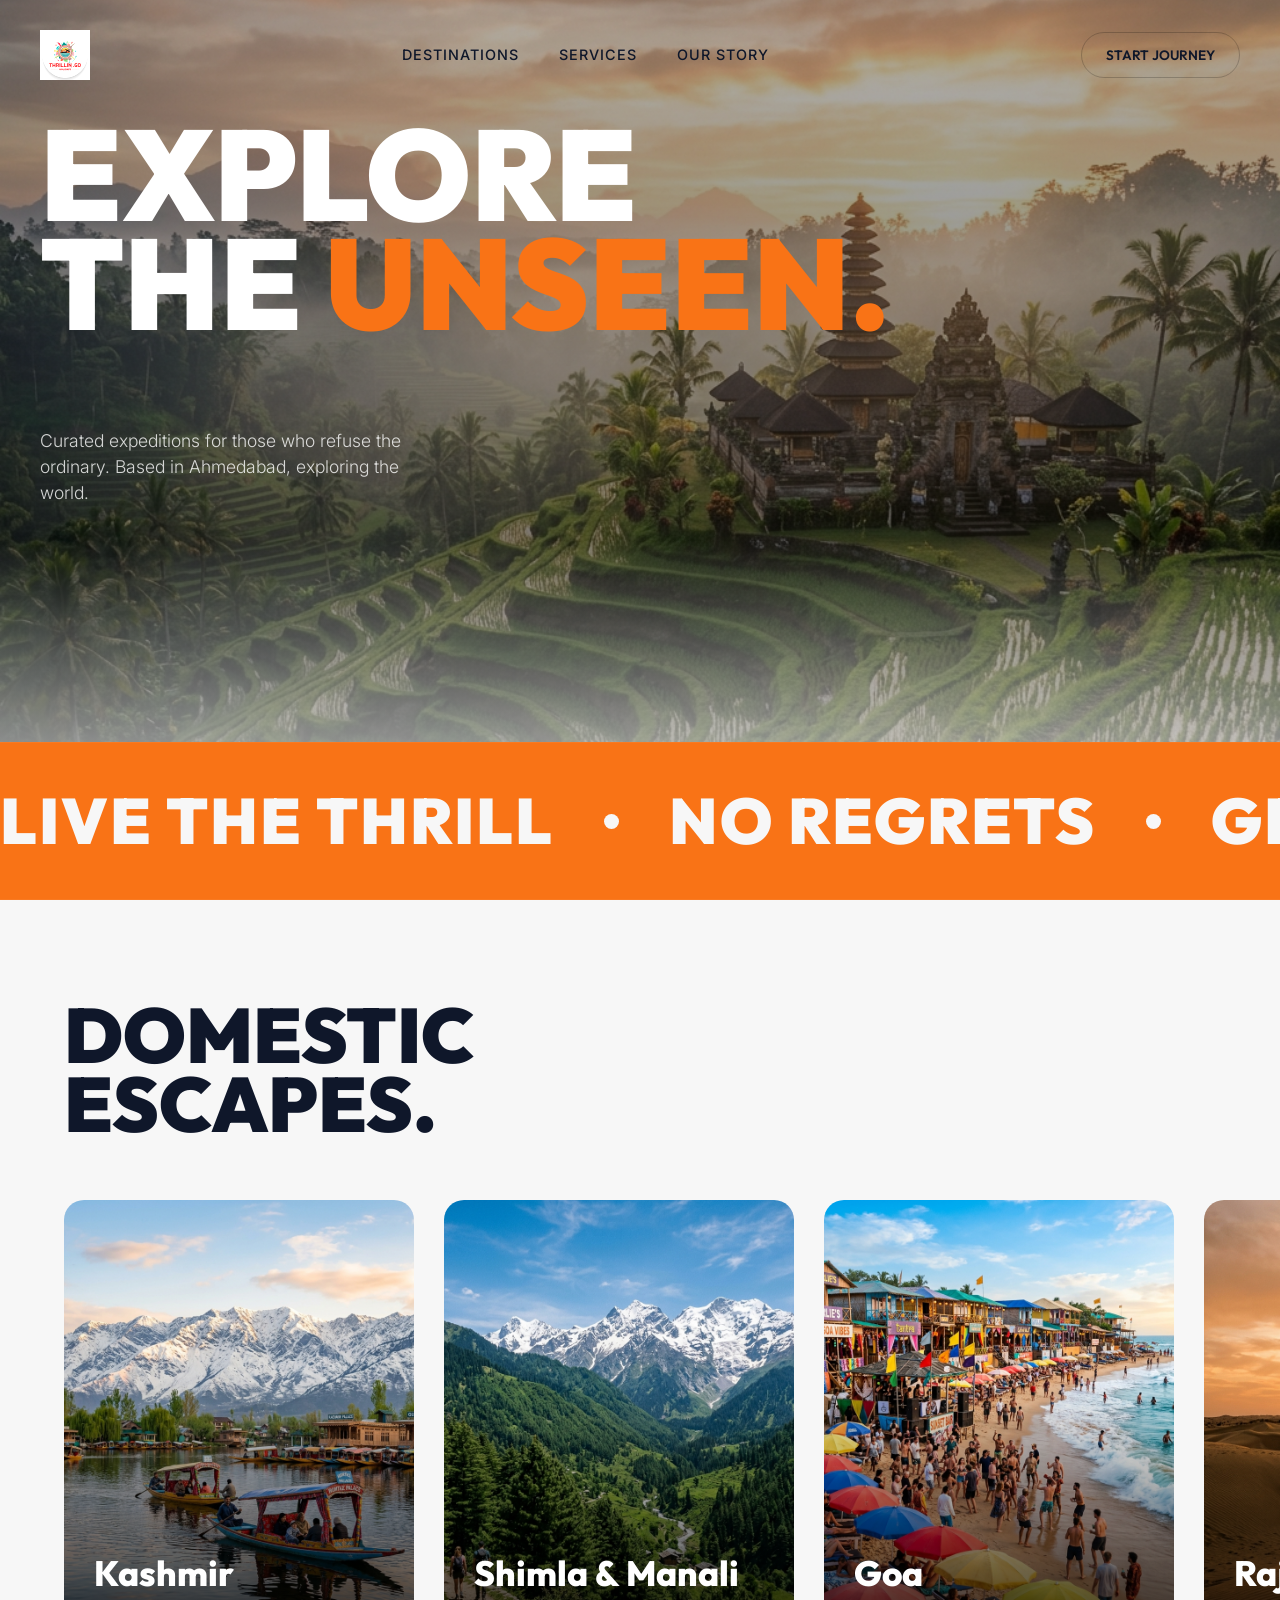
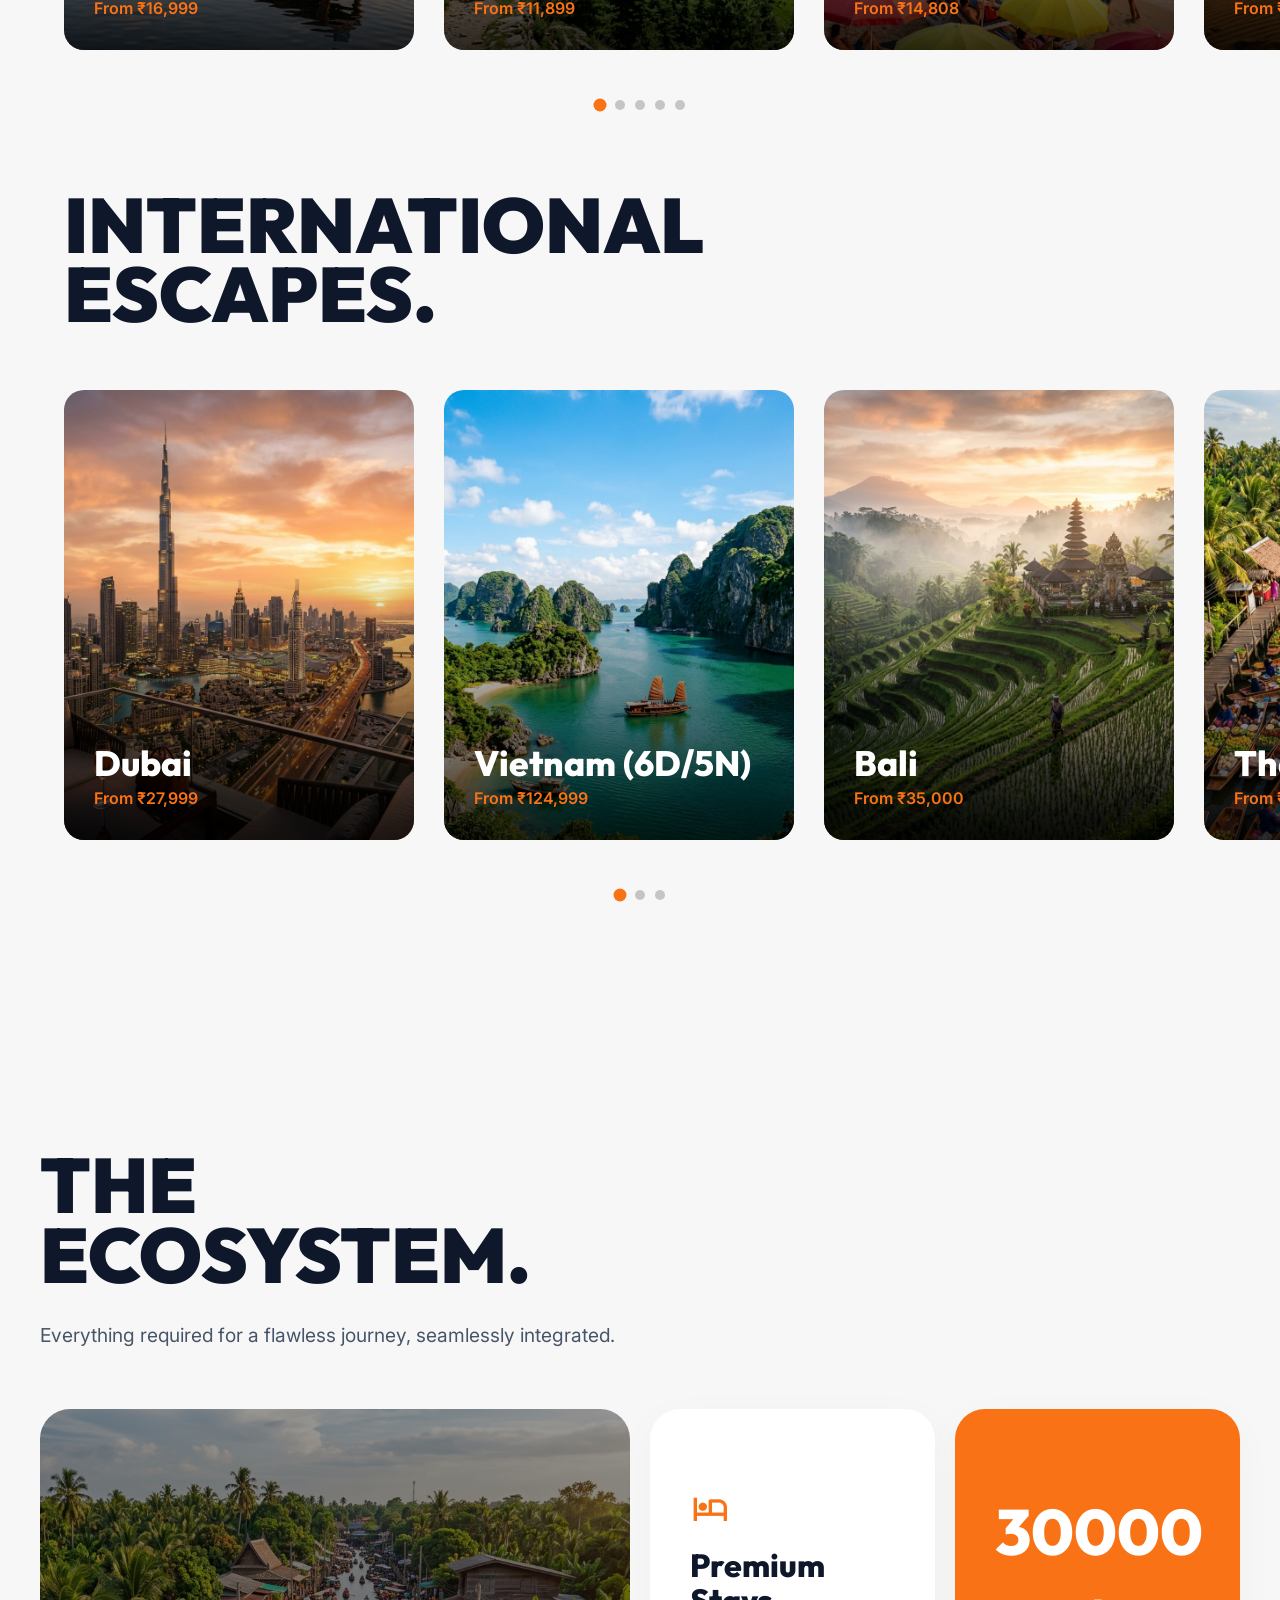
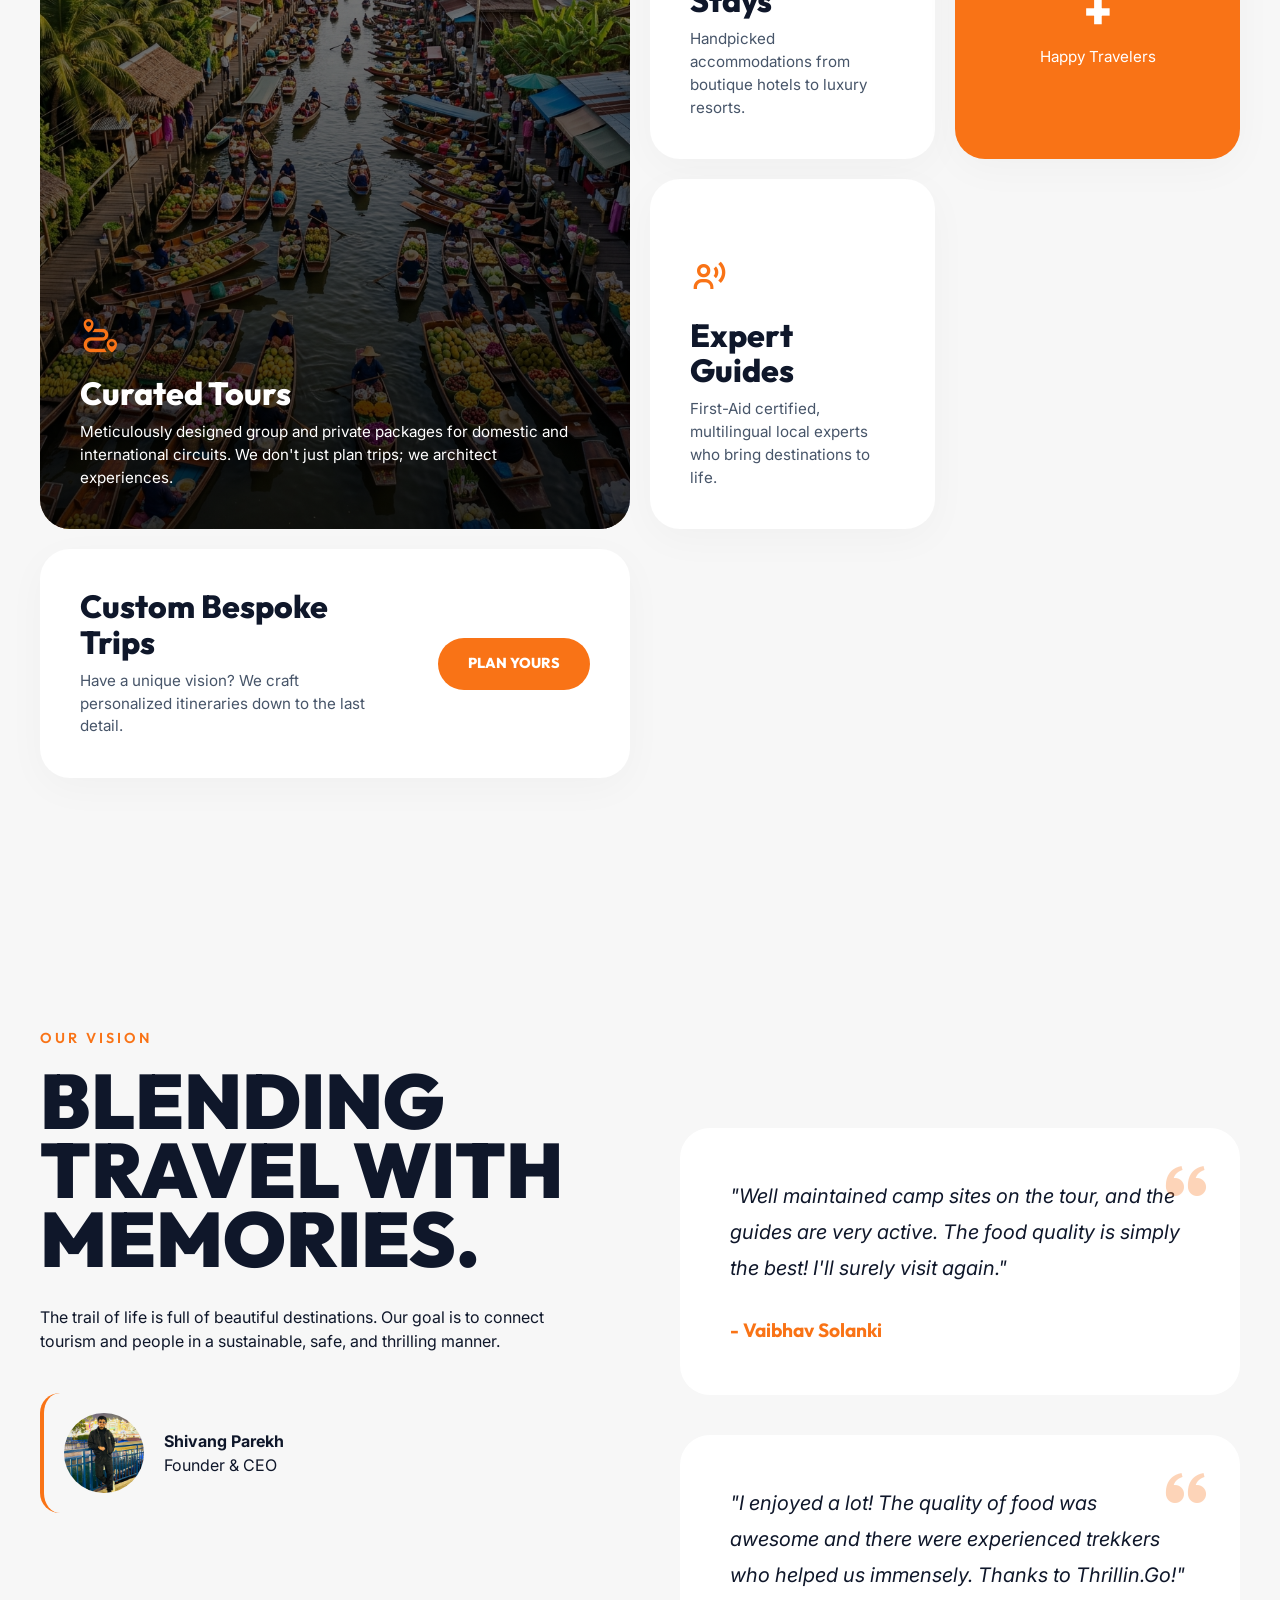
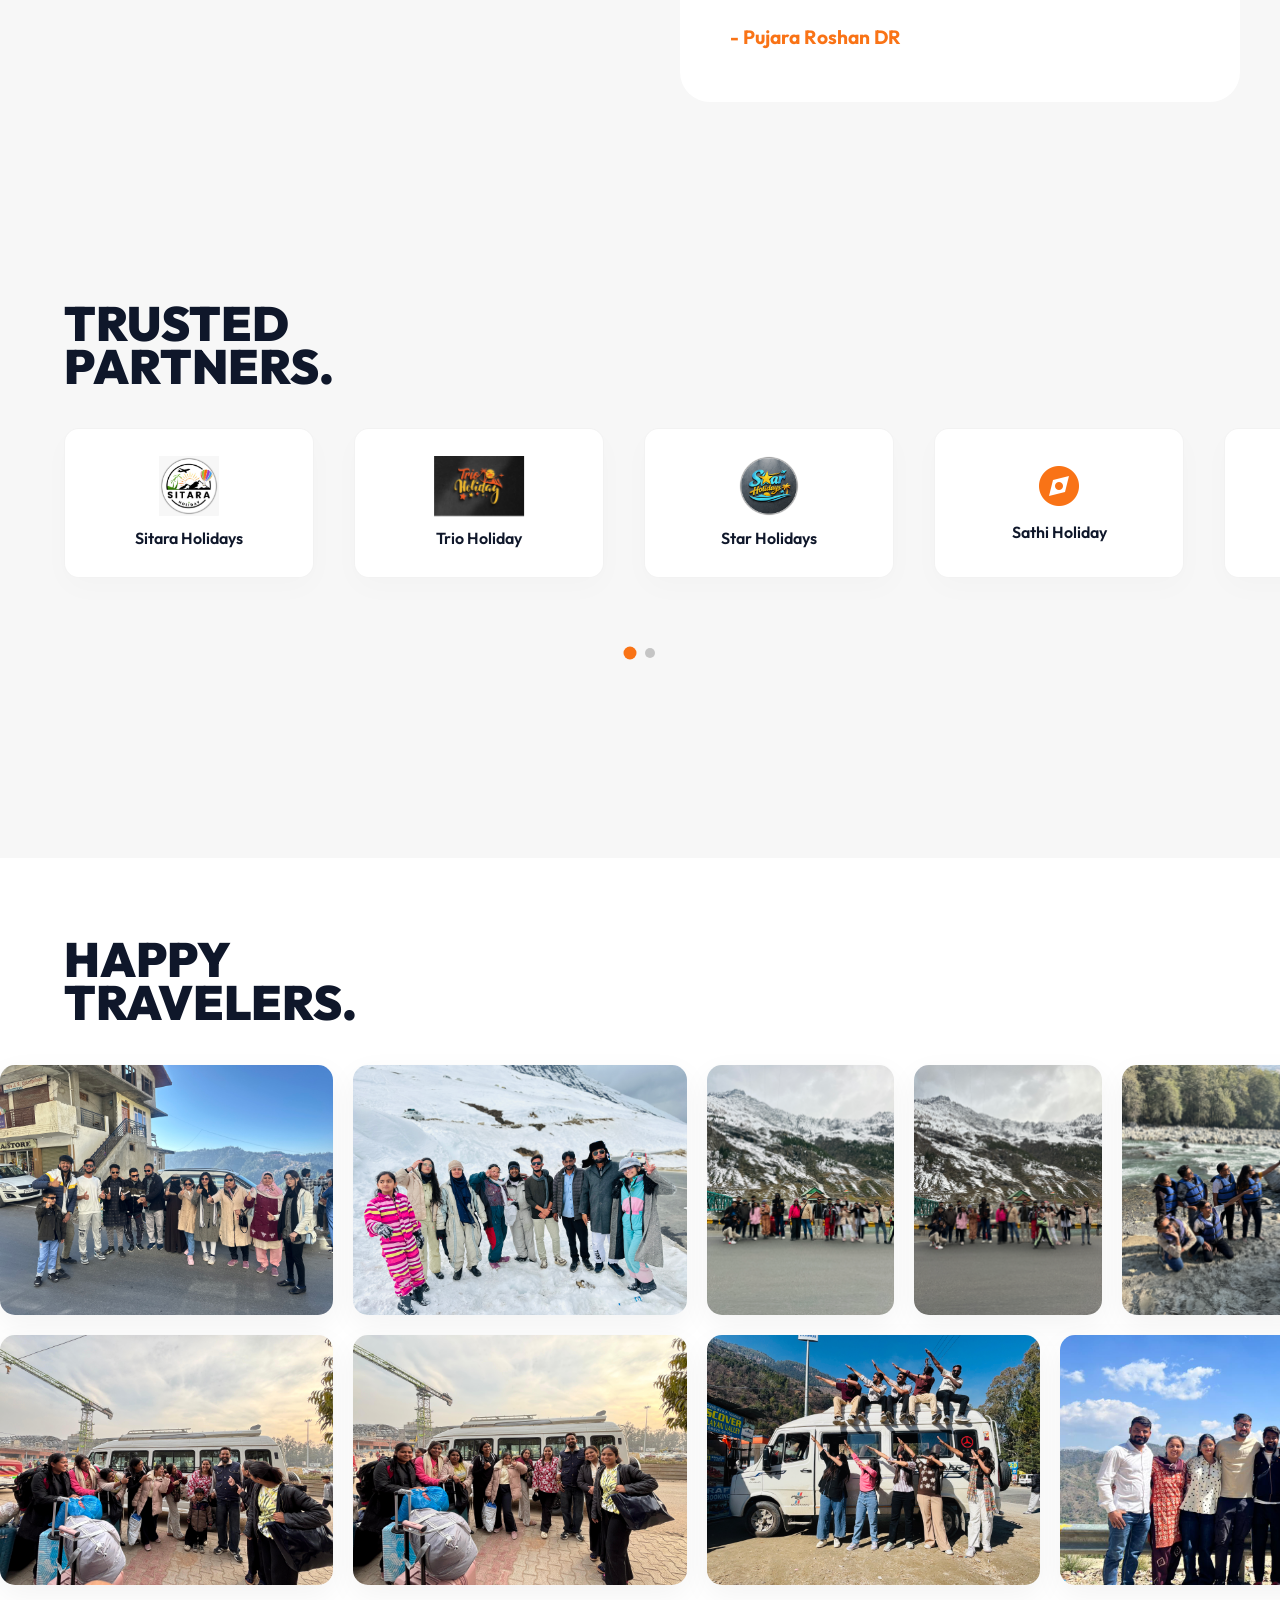
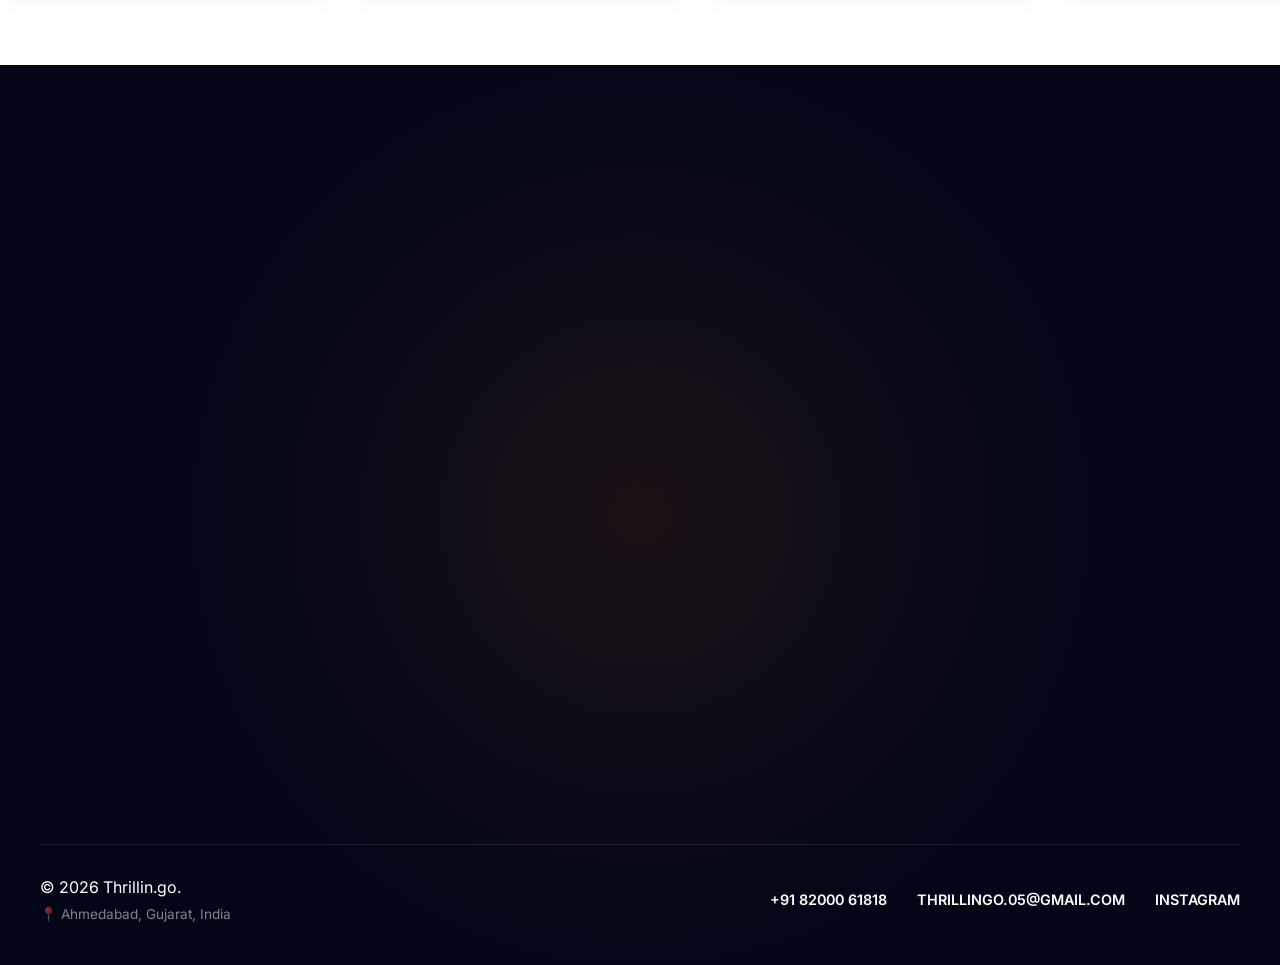
==== commit 943c3369: "fix: Correct all logo placements, restore footer address, add lazy loading to gallery" ====
--- a/index.html
+++ b/index.html
@@ -37,7 +37,7 @@
     <!-- Navbar -->
     <nav id="navbar">
         <div class="nav-container">
-            <a href="#" class="logo magnetic"><img src="Logos/thrillingo_logo.jpeg" alt="Thrillin.go" class="logo-img" style="height: 50px; mix-blend-mode: multiply; filter: contrast(1.2);"></a>
+            <a href="#" class="logo magnetic"><img src="Logos/sitara_holidays.jpeg" alt="Thrillin.go" class="logo-img" style="height: 50px; mix-blend-mode: multiply; filter: contrast(1.2);"></a>
             <div class="nav-links">
                 <a href="#destinations" class="magnetic-text">Destinations</a>
                 <a href="#services" class="magnetic-text">Services</a>
@@ -293,11 +293,11 @@
         <div class="carousel-wrapper">
             <div class="carousel-track partners-track" id="partners-track">
                 <div class="partner-card">
-                    <img src="Logos/sitara_holidays.jpeg" alt="Sitara Holidays" class="partner-logo-img">
+                    <img src="Logos/trio_holiday.jpeg" alt="Sitara Holidays" class="partner-logo-img">
                     <h3>Sitara Holidays</h3>
                 </div>
                 <div class="partner-card">
-                    <img src="Logos/trio_holiday.jpeg" alt="Trio Holiday" class="partner-logo-img">
+                    <img src="Logos/sathi_holiday.jpeg" alt="Trio Holiday" class="partner-logo-img">
                     <h3>Trio Holiday</h3>
                 </div>
                 <div class="partner-card">
@@ -305,11 +305,11 @@
                     <h3>Star Holidays</h3>
                 </div>
                 <div class="partner-card">
-                    <img src="Logos/sathi_holiday.jpeg" alt="Sathi Holiday" class="partner-logo-img">
+                    <i class='bx bxs-compass' style="font-size: 3rem; color: var(--accent);"></i>
                     <h3>Sathi Holiday</h3>
                 </div>
                 <div class="partner-card">
-                    <i class='bx bxs-plane-alt' style="font-size: 3rem; color: var(--accent);"></i>
+                    <img src="Logos/thrillingo_logo.jpeg" alt="The Enjoy Travelss" class="partner-logo-img">
                     <h3>The Enjoy Travelss</h3>
                 </div>
             </div>
@@ -325,43 +325,43 @@
         <div class="gallery-marquee-container">
             <!-- Top Track -->
             <div class="gallery-track">
-                <img src="Customer/IMG_4859.JPG.jpeg" class="gallery-img">
-                <img src="Customer/IMG_5209.JPG.jpeg" class="gallery-img">
-                <img src="Customer/IMG_5227.JPG.jpeg" class="gallery-img">
-                <img src="Customer/IMG_5230.JPG.jpeg" class="gallery-img">
-                <img src="Customer/IMG_5730.JPG.jpeg" class="gallery-img">
-                <img src="Customer/IMG_5744.JPG.jpeg" class="gallery-img">
-                <img src="Customer/IMG_5745.JPG.jpeg" class="gallery-img">
-                <img src="Customer/IMG_7011.JPG.jpeg" class="gallery-img">
+                <img src="Customer/IMG_4859.JPG.jpeg" class="gallery-img" loading="lazy">
+                <img src="Customer/IMG_5209.JPG.jpeg" class="gallery-img" loading="lazy">
+                <img src="Customer/IMG_5227.JPG.jpeg" class="gallery-img" loading="lazy">
+                <img src="Customer/IMG_5230.JPG.jpeg" class="gallery-img" loading="lazy">
+                <img src="Customer/IMG_5730.JPG.jpeg" class="gallery-img" loading="lazy">
+                <img src="Customer/IMG_5744.JPG.jpeg" class="gallery-img" loading="lazy">
+                <img src="Customer/IMG_5745.JPG.jpeg" class="gallery-img" loading="lazy">
+                <img src="Customer/IMG_7011.JPG.jpeg" class="gallery-img" loading="lazy">
                 <!-- Duplicate for infinite scroll -->
-                <img src="Customer/IMG_4859.JPG.jpeg" class="gallery-img">
-                <img src="Customer/IMG_5209.JPG.jpeg" class="gallery-img">
-                <img src="Customer/IMG_5227.JPG.jpeg" class="gallery-img">
-                <img src="Customer/IMG_5230.JPG.jpeg" class="gallery-img">
-                <img src="Customer/IMG_5730.JPG.jpeg" class="gallery-img">
-                <img src="Customer/IMG_5744.JPG.jpeg" class="gallery-img">
-                <img src="Customer/IMG_5745.JPG.jpeg" class="gallery-img">
-                <img src="Customer/IMG_7011.JPG.jpeg" class="gallery-img">
+                <img src="Customer/IMG_4859.JPG.jpeg" class="gallery-img" loading="lazy">
+                <img src="Customer/IMG_5209.JPG.jpeg" class="gallery-img" loading="lazy">
+                <img src="Customer/IMG_5227.JPG.jpeg" class="gallery-img" loading="lazy">
+                <img src="Customer/IMG_5230.JPG.jpeg" class="gallery-img" loading="lazy">
+                <img src="Customer/IMG_5730.JPG.jpeg" class="gallery-img" loading="lazy">
+                <img src="Customer/IMG_5744.JPG.jpeg" class="gallery-img" loading="lazy">
+                <img src="Customer/IMG_5745.JPG.jpeg" class="gallery-img" loading="lazy">
+                <img src="Customer/IMG_7011.JPG.jpeg" class="gallery-img" loading="lazy">
             </div>
             <!-- Bottom Track (Reverse) -->
             <div class="gallery-track reverse">
-                <img src="Customer/IMG_7077.JPG.jpeg" class="gallery-img">
-                <img src="Customer/IMG_7079.JPG.jpeg" class="gallery-img">
-                <img src="Customer/IMG_7455.jpeg" class="gallery-img">
-                <img src="Customer/IMG_8242.JPG.jpeg" class="gallery-img">
-                <img src="Customer/IMG_8245.JPG.jpeg" class="gallery-img">
-                <img src="Customer/IMG_8246.JPG.jpeg" class="gallery-img">
-                <img src="Customer/IMG_9823.JPG.jpeg" class="gallery-img">
-                <img src="Customer/IMG_9824.JPG.jpeg" class="gallery-img">
+                <img src="Customer/IMG_7077.JPG.jpeg" class="gallery-img" loading="lazy">
+                <img src="Customer/IMG_7079.JPG.jpeg" class="gallery-img" loading="lazy">
+                <img src="Customer/IMG_7455.jpeg" class="gallery-img" loading="lazy">
+                <img src="Customer/IMG_8242.JPG.jpeg" class="gallery-img" loading="lazy">
+                <img src="Customer/IMG_8245.JPG.jpeg" class="gallery-img" loading="lazy">
+                <img src="Customer/IMG_8246.JPG.jpeg" class="gallery-img" loading="lazy">
+                <img src="Customer/IMG_9823.JPG.jpeg" class="gallery-img" loading="lazy">
+                <img src="Customer/IMG_9824.JPG.jpeg" class="gallery-img" loading="lazy">
                 <!-- Duplicate for infinite scroll -->
-                <img src="Customer/IMG_7077.JPG.jpeg" class="gallery-img">
-                <img src="Customer/IMG_7079.JPG.jpeg" class="gallery-img">
-                <img src="Customer/IMG_7455.jpeg" class="gallery-img">
-                <img src="Customer/IMG_8242.JPG.jpeg" class="gallery-img">
-                <img src="Customer/IMG_8245.JPG.jpeg" class="gallery-img">
-                <img src="Customer/IMG_8246.JPG.jpeg" class="gallery-img">
-                <img src="Customer/IMG_9823.JPG.jpeg" class="gallery-img">
-                <img src="Customer/IMG_9824.JPG.jpeg" class="gallery-img">
+                <img src="Customer/IMG_7077.JPG.jpeg" class="gallery-img" loading="lazy">
+                <img src="Customer/IMG_7079.JPG.jpeg" class="gallery-img" loading="lazy">
+                <img src="Customer/IMG_7455.jpeg" class="gallery-img" loading="lazy">
+                <img src="Customer/IMG_8242.JPG.jpeg" class="gallery-img" loading="lazy">
+                <img src="Customer/IMG_8245.JPG.jpeg" class="gallery-img" loading="lazy">
+                <img src="Customer/IMG_8246.JPG.jpeg" class="gallery-img" loading="lazy">
+                <img src="Customer/IMG_9823.JPG.jpeg" class="gallery-img" loading="lazy">
+                <img src="Customer/IMG_9824.JPG.jpeg" class="gallery-img" loading="lazy">
             </div>
         </div>
     </section>
@@ -404,8 +404,10 @@
         <footer class="minimal-footer">
             <div class="footer-left">
                 <p>&copy; 2026 Thrillin.go.</p>
+                <p style="font-size: 0.85rem; color: rgba(255,255,255,0.5); margin-top: 5px;">📍 Ahmedabad, Gujarat, India</p>
             </div>
             <div class="footer-right">
+                <a href="tel:+918200061818" class="magnetic-text">+91 82000 61818</a>
                 <a href="mailto:thrillingo.05@gmail.com" class="magnetic-text">thrillingo.05@gmail.com</a>
                 <a href="https://www.instagram.com/thrillin.go" target="_blank" class="magnetic-text">Instagram</a>
             </div>
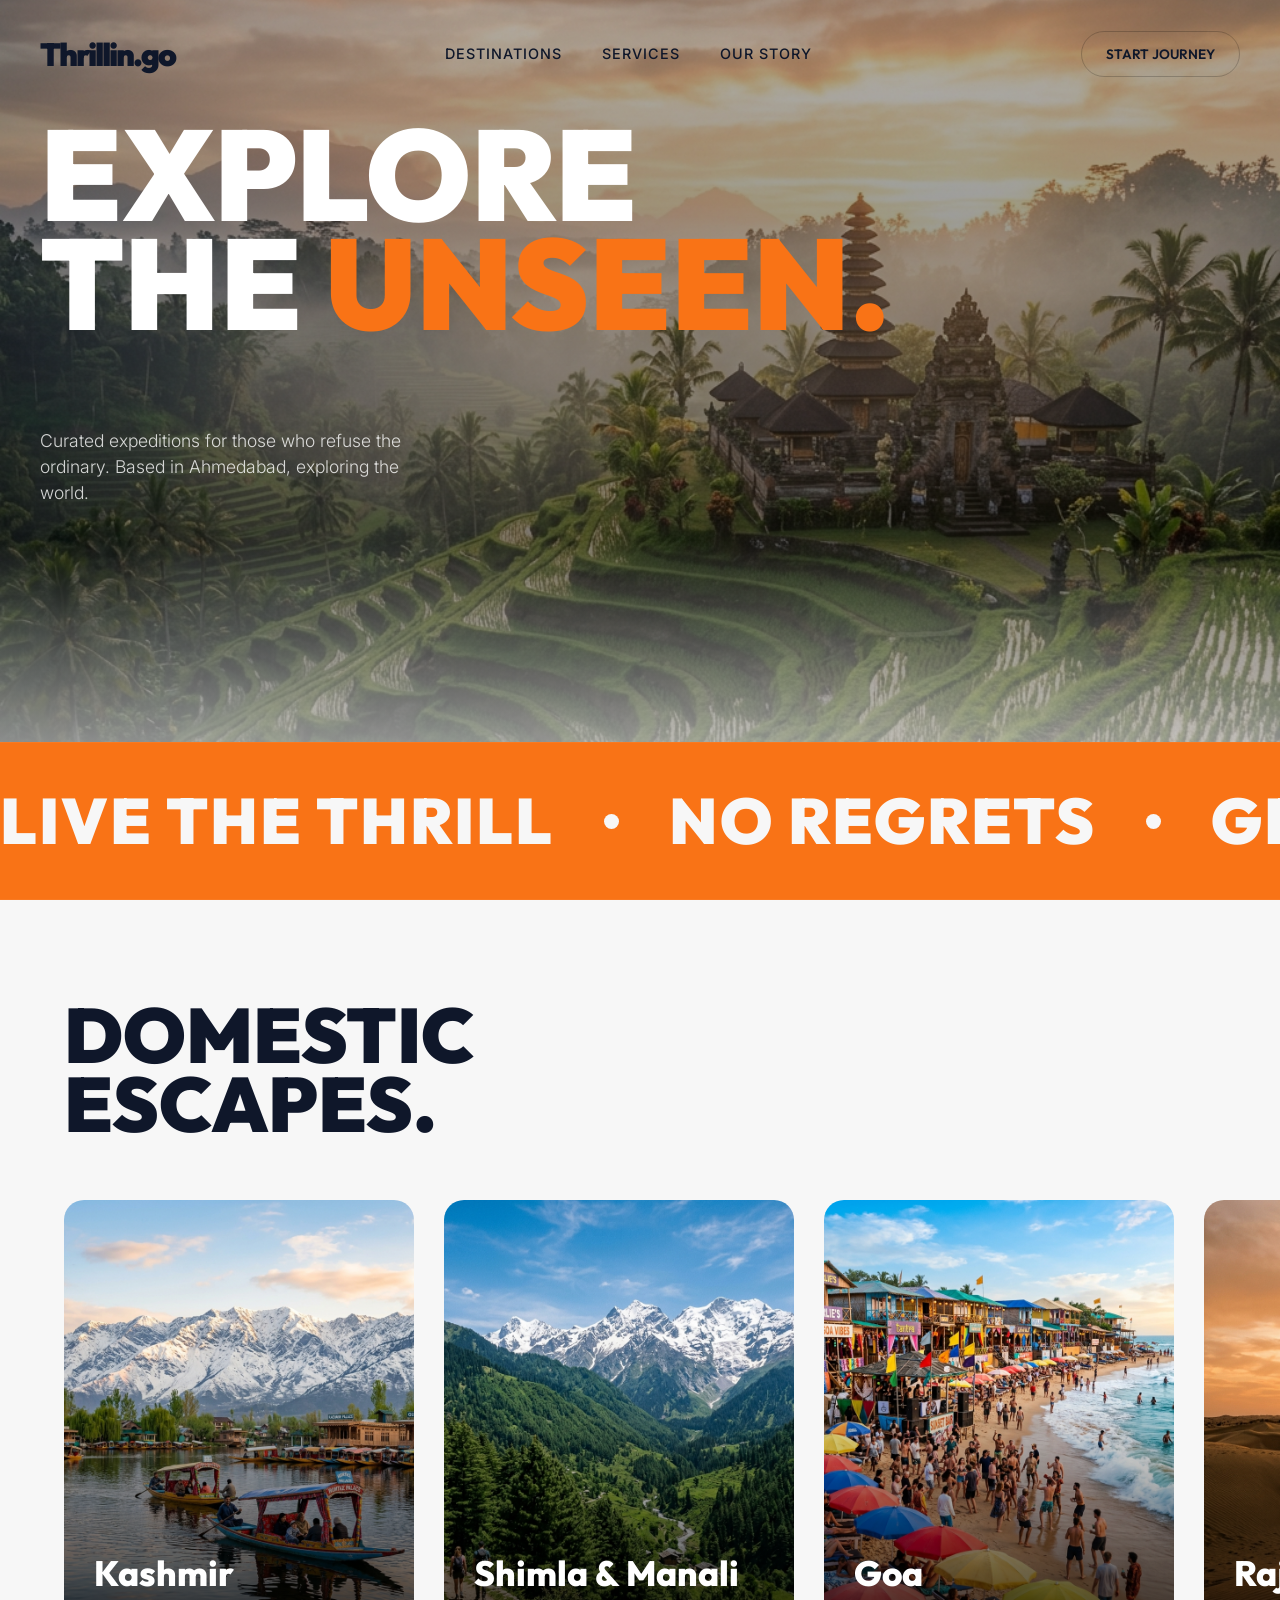
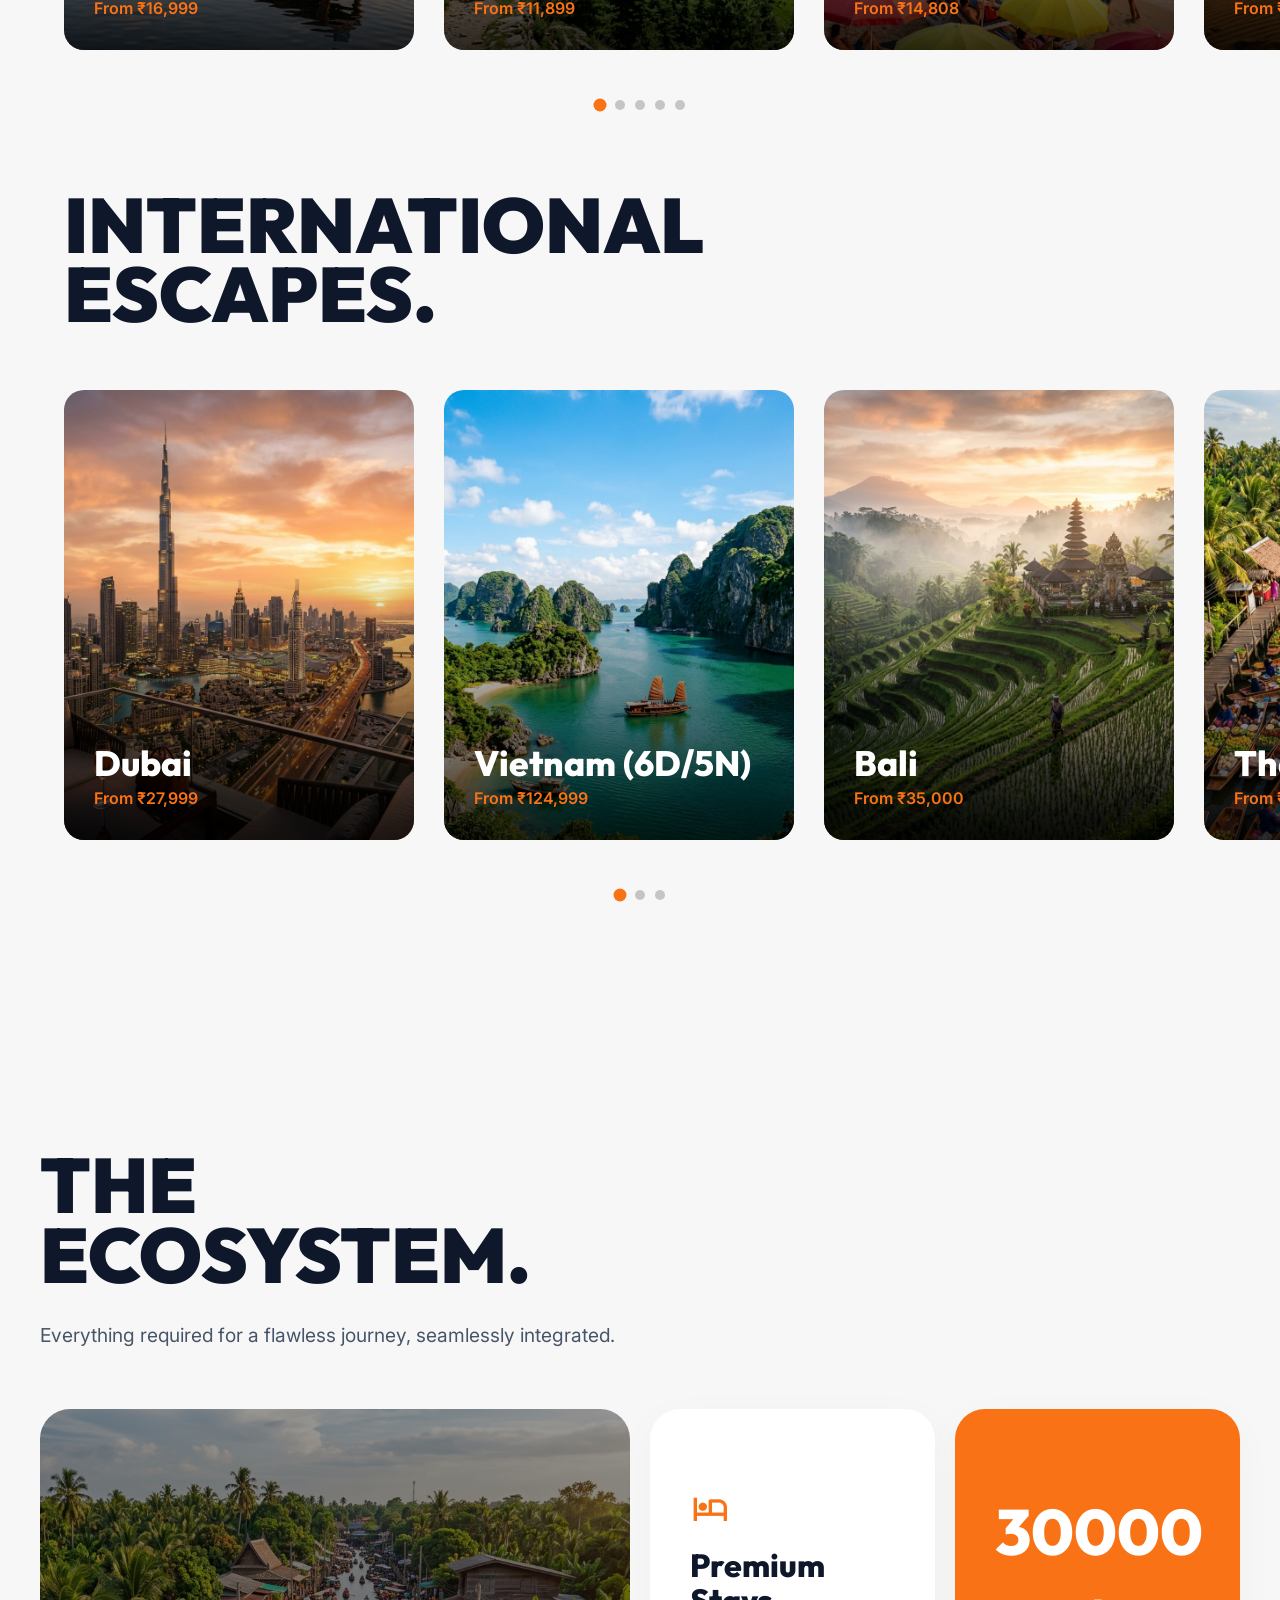
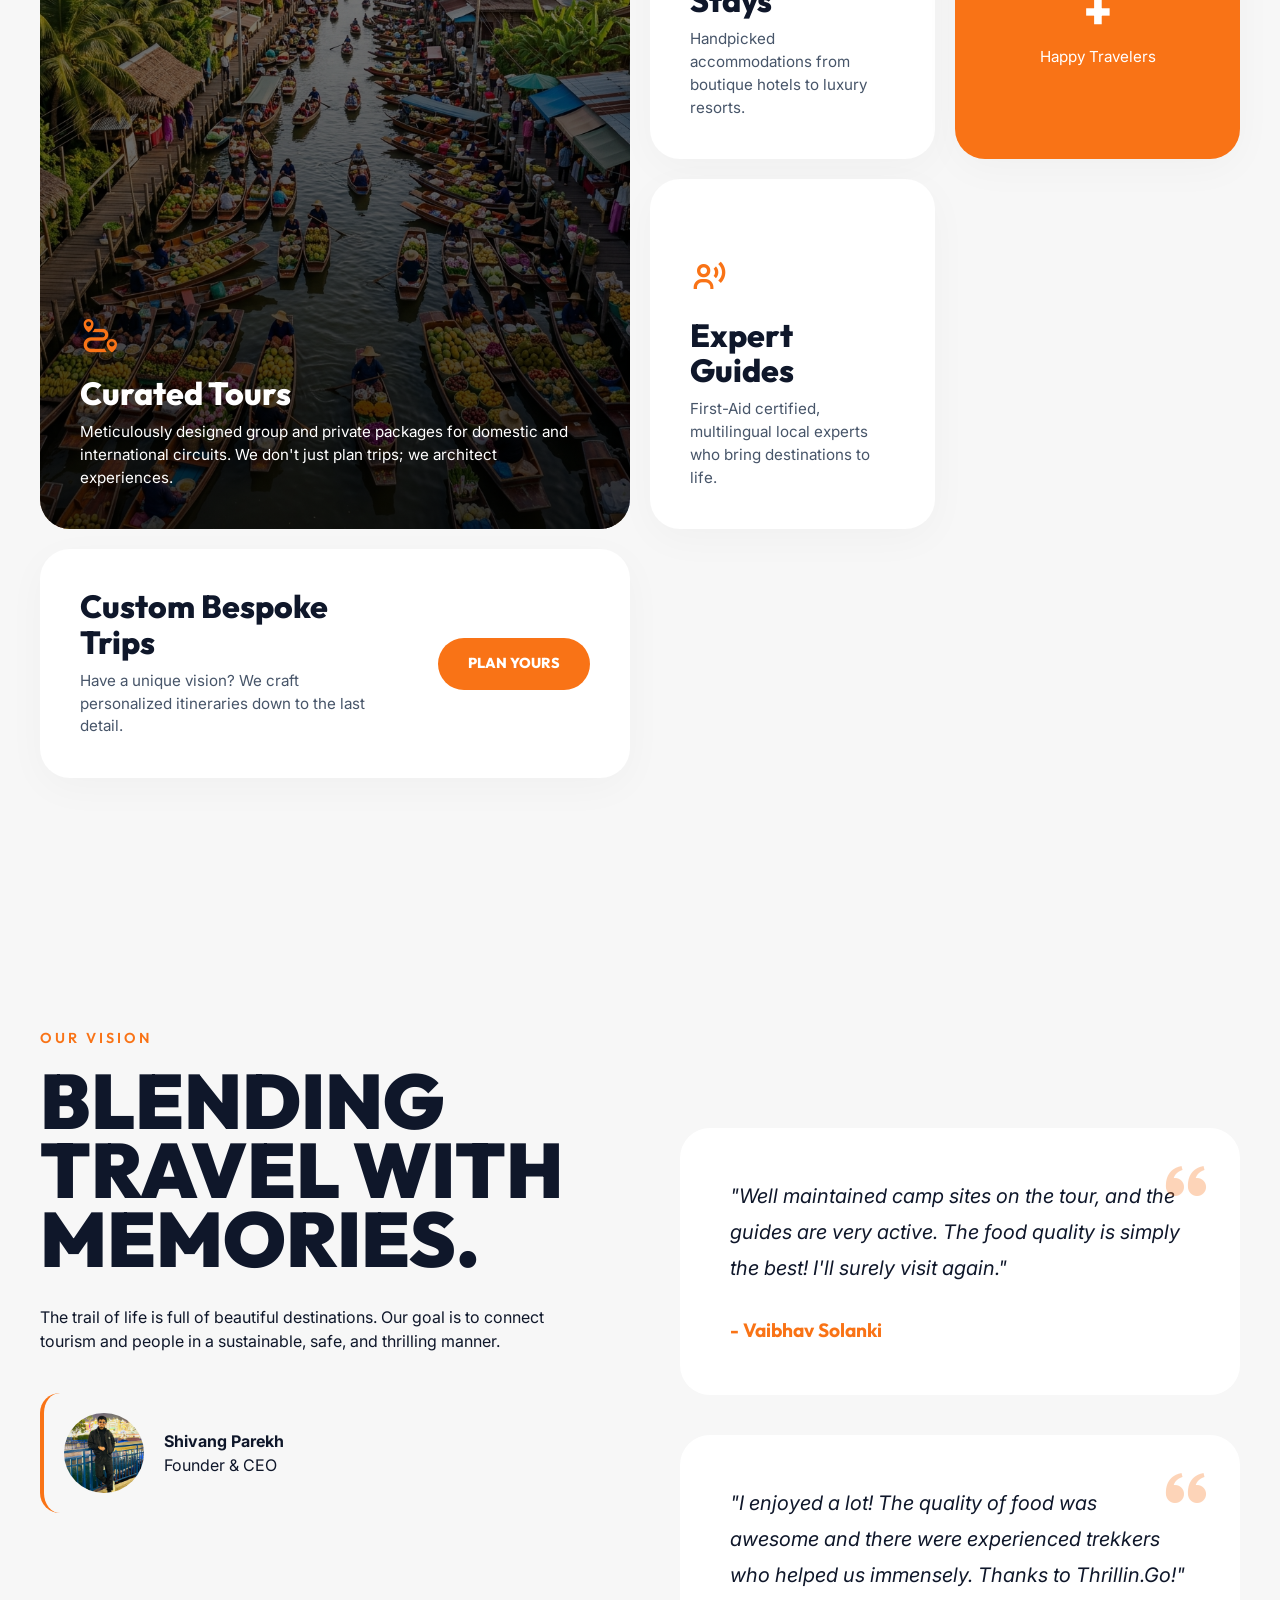
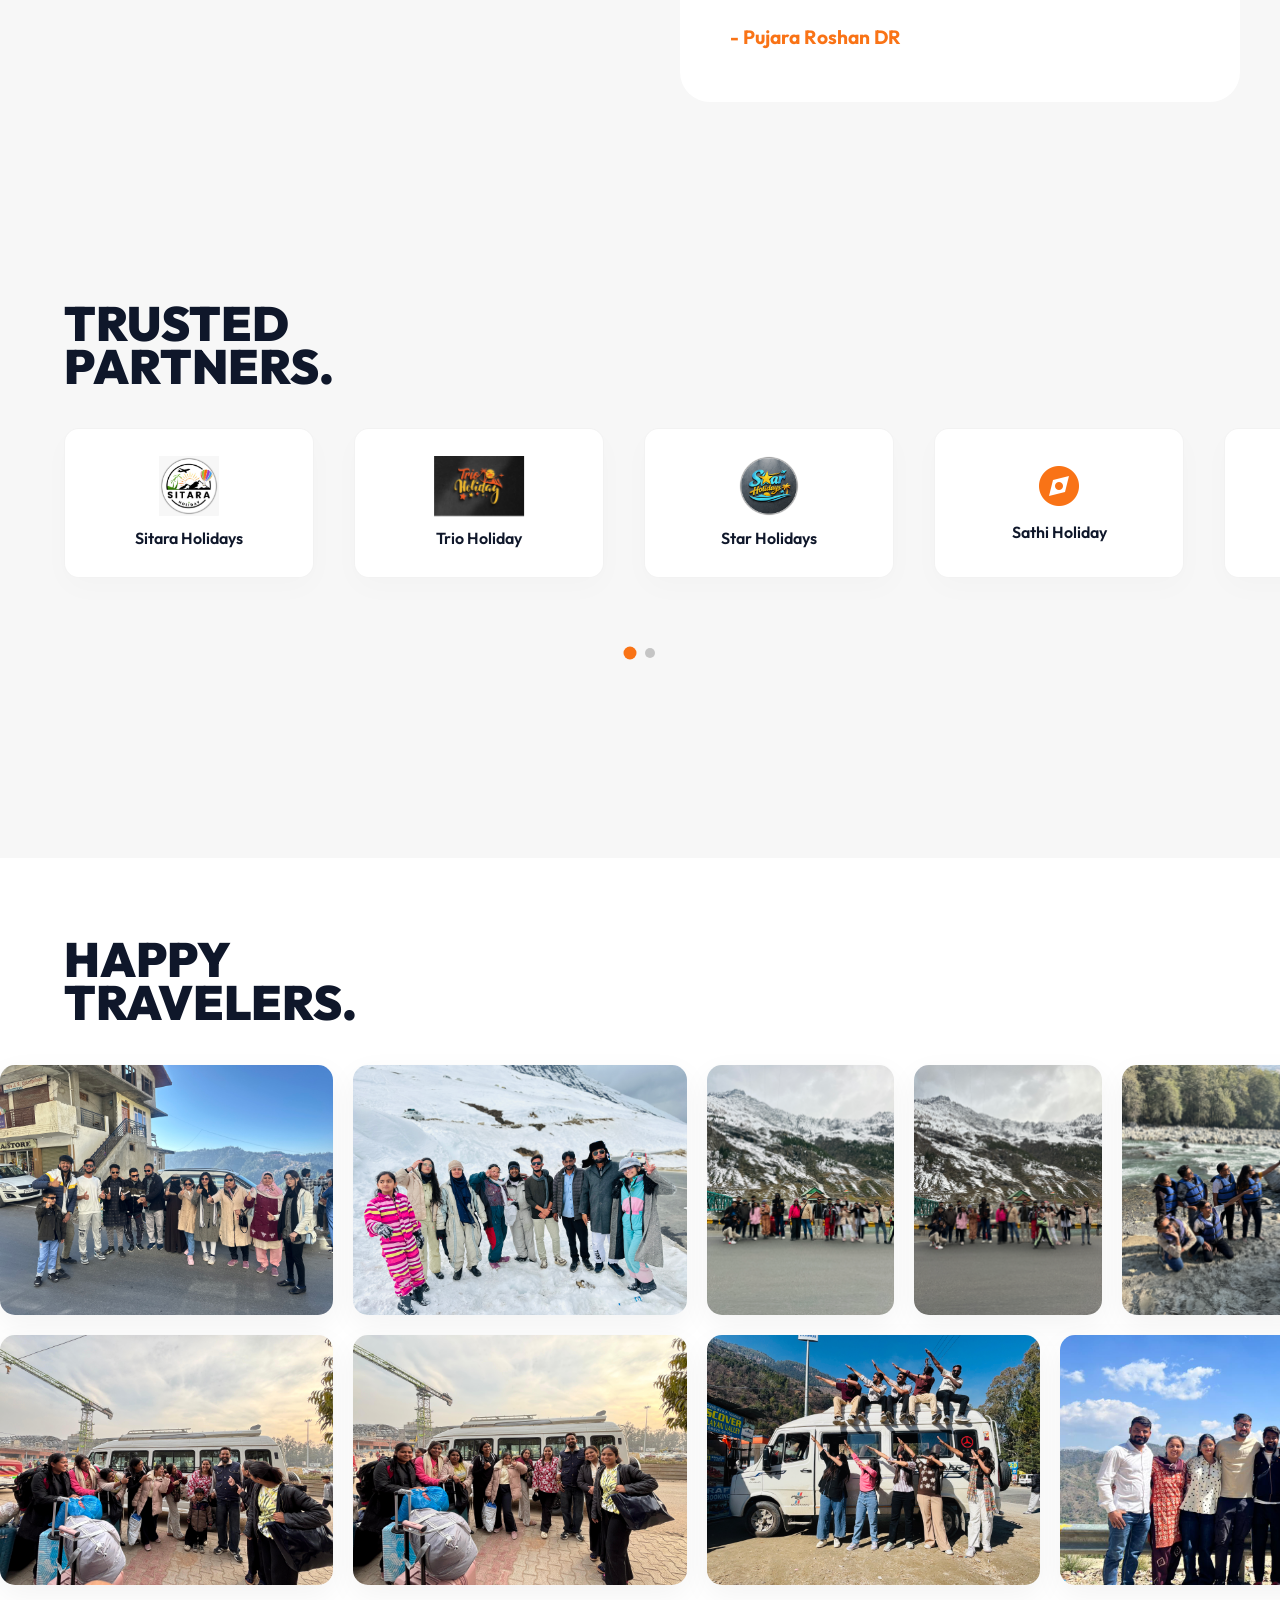
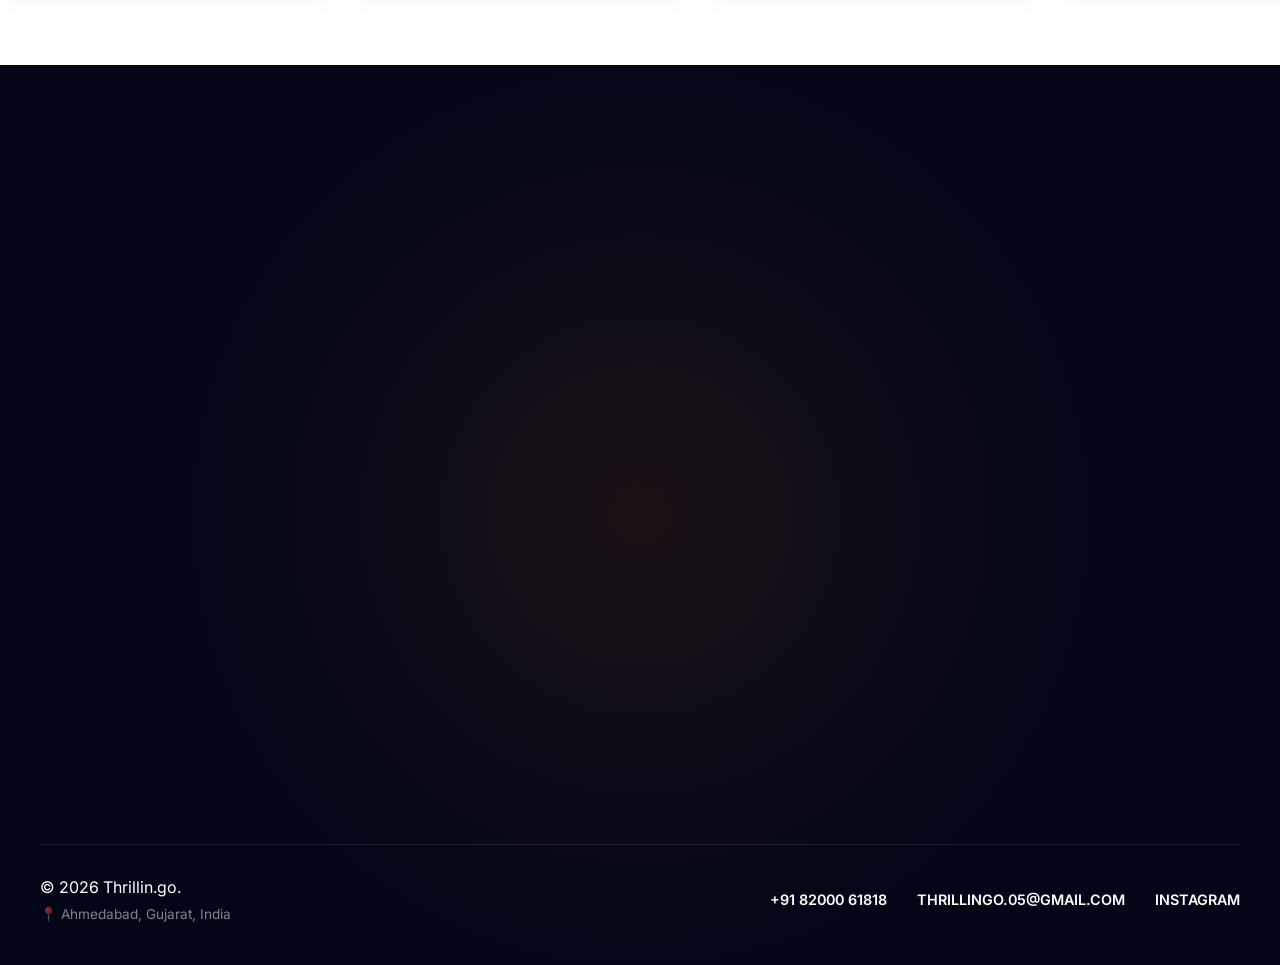
==== commit 4e3f0c9c: "revert: Replace logo image with original Thrillin.go text" ====
--- a/index.html
+++ b/index.html
@@ -37,7 +37,7 @@
     <!-- Navbar -->
     <nav id="navbar">
         <div class="nav-container">
-            <a href="#" class="logo magnetic"><img src="Logos/sitara_holidays.jpeg" alt="Thrillin.go" class="logo-img" style="height: 50px; mix-blend-mode: multiply; filter: contrast(1.2);"></a>
+            <a href="#" class="logo magnetic">Thrillin.go</a>
             <div class="nav-links">
                 <a href="#destinations" class="magnetic-text">Destinations</a>
                 <a href="#services" class="magnetic-text">Services</a>
--- a/style.css
+++ b/style.css
@@ -78,7 +78,7 @@
 #navbar { position: fixed; top: 0; width: 100%; padding: 30px 0; z-index: 1000; transition: padding 0.5s var(--ease-custom), background 0.5s; }
 #navbar.scrolled { padding: 15px 0; background: rgba(247,247,247,0.9); backdrop-filter: blur(10px); border-bottom: 1px solid rgba(0,0,0,0.05); }
 .nav-container { max-width: 1600px; margin: 0 auto; padding: 0 40px; display: flex; justify-content: space-between; align-items: center; }
-.logo-img { height: 40px; mix-blend-mode: multiply; }
+.logo { font-family: var(--font-display); font-size: 2rem; font-weight: 900; letter-spacing: -2px; }
 .nav-links { display: flex; gap: 40px; }
 .nav-links a { font-size: 0.9rem; font-weight: 500; text-transform: uppercase; letter-spacing: 1px; color: var(--text-main); position: relative; }
 .nav-links a::after { content:''; position: absolute; width: 0; height: 1px; bottom: -4px; left: 0; background: var(--accent); transition: width 0.3s; }
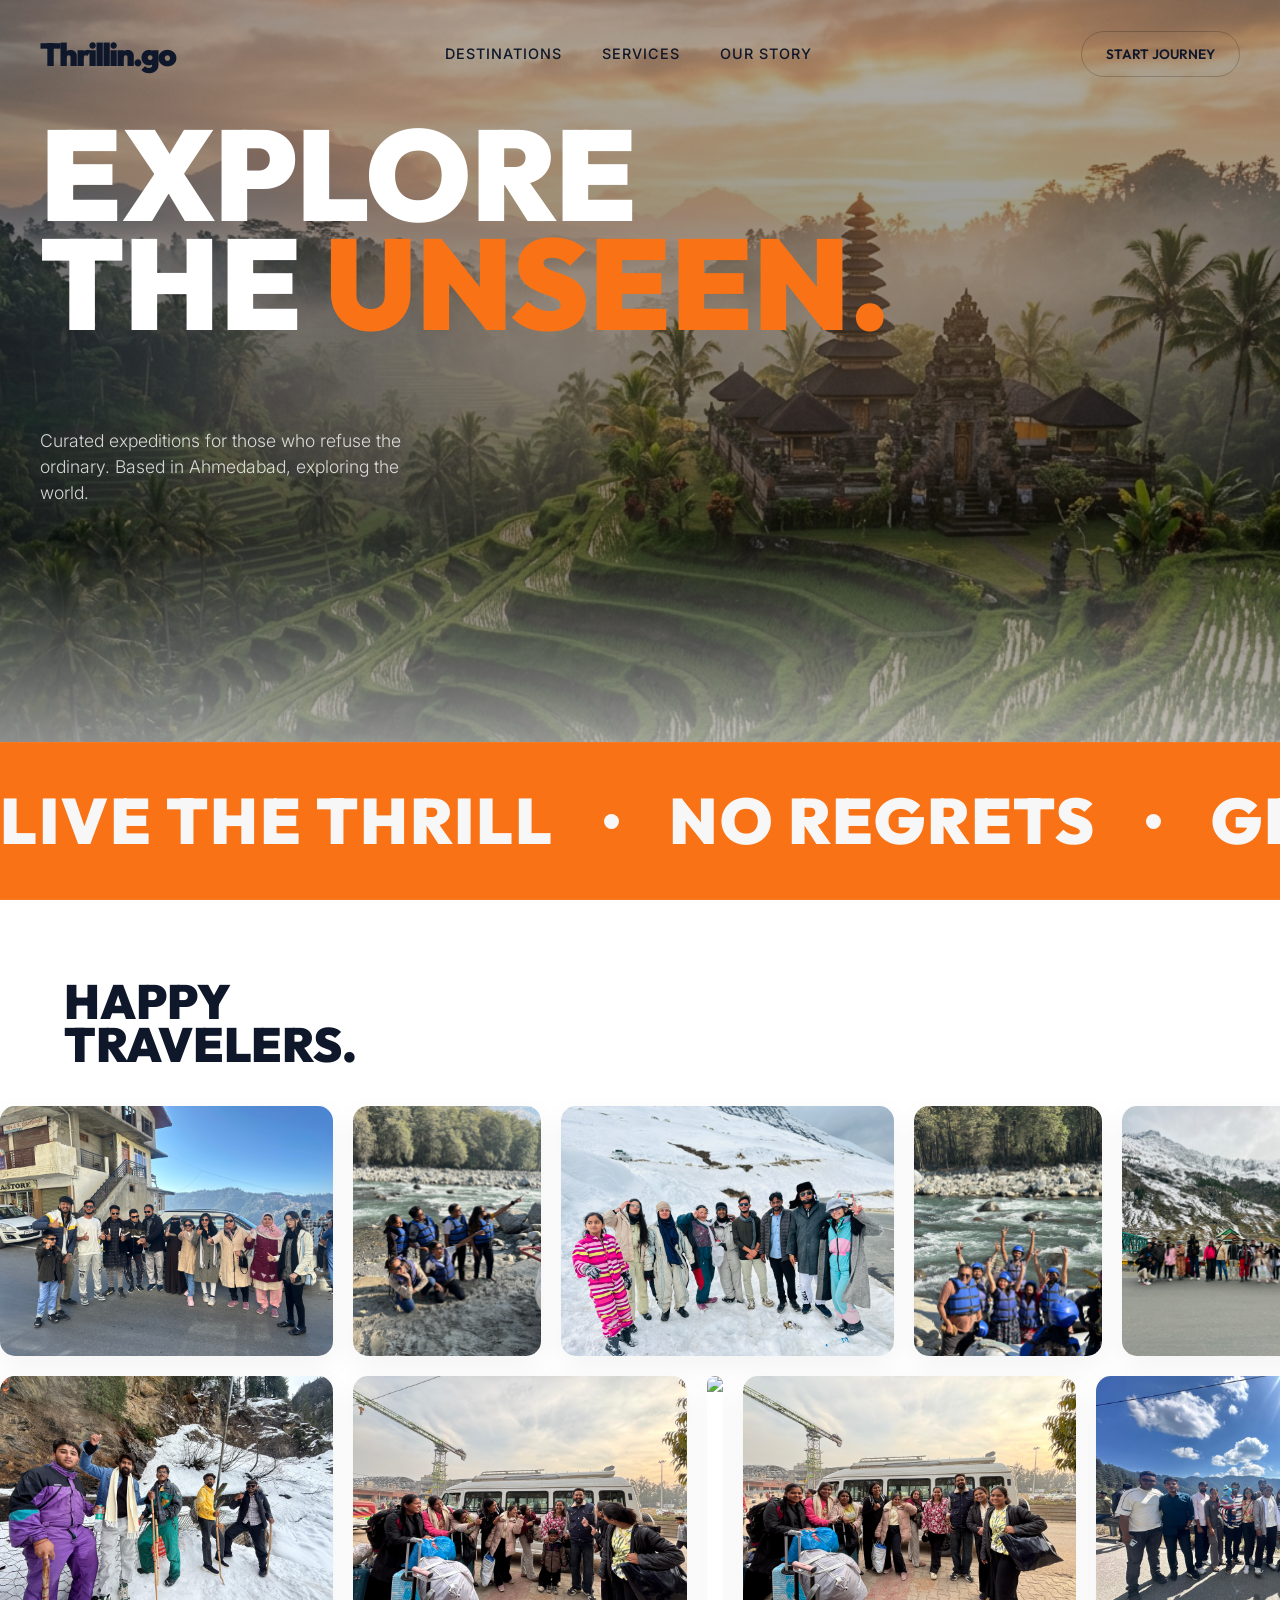
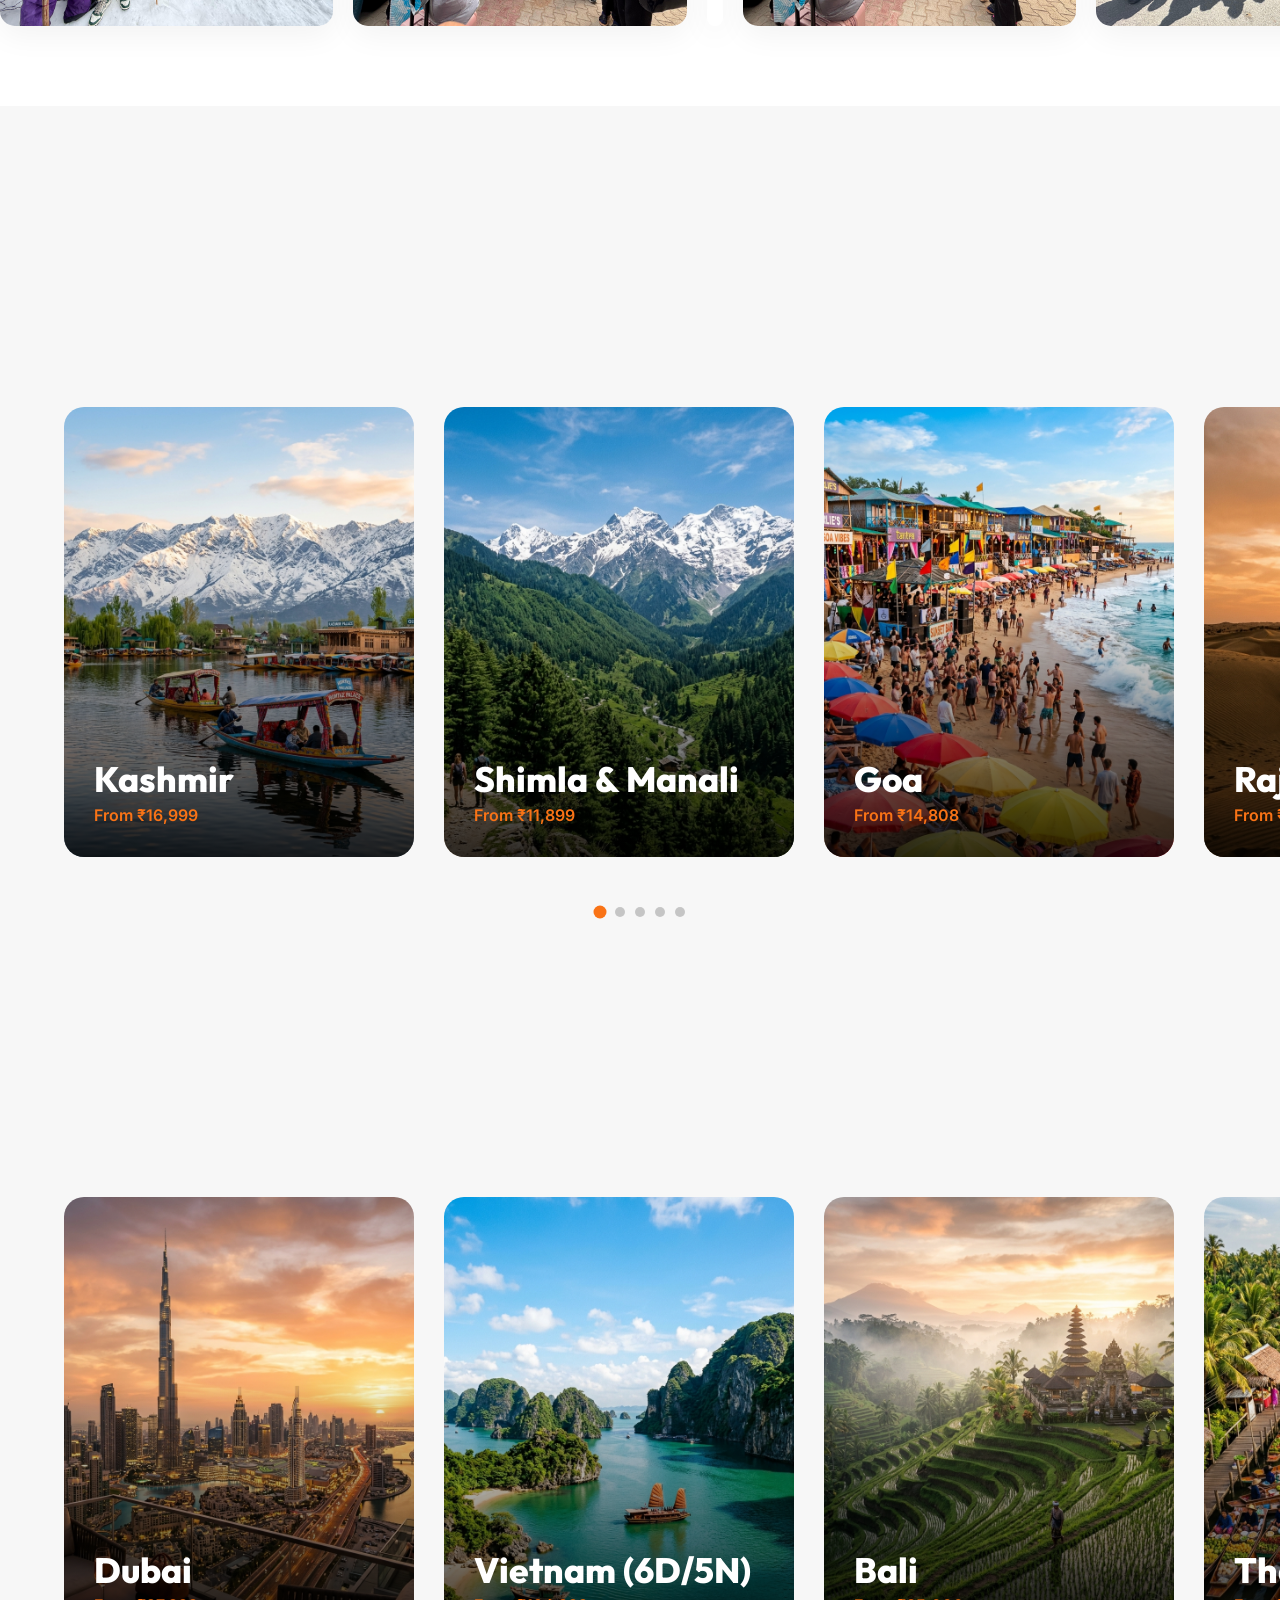
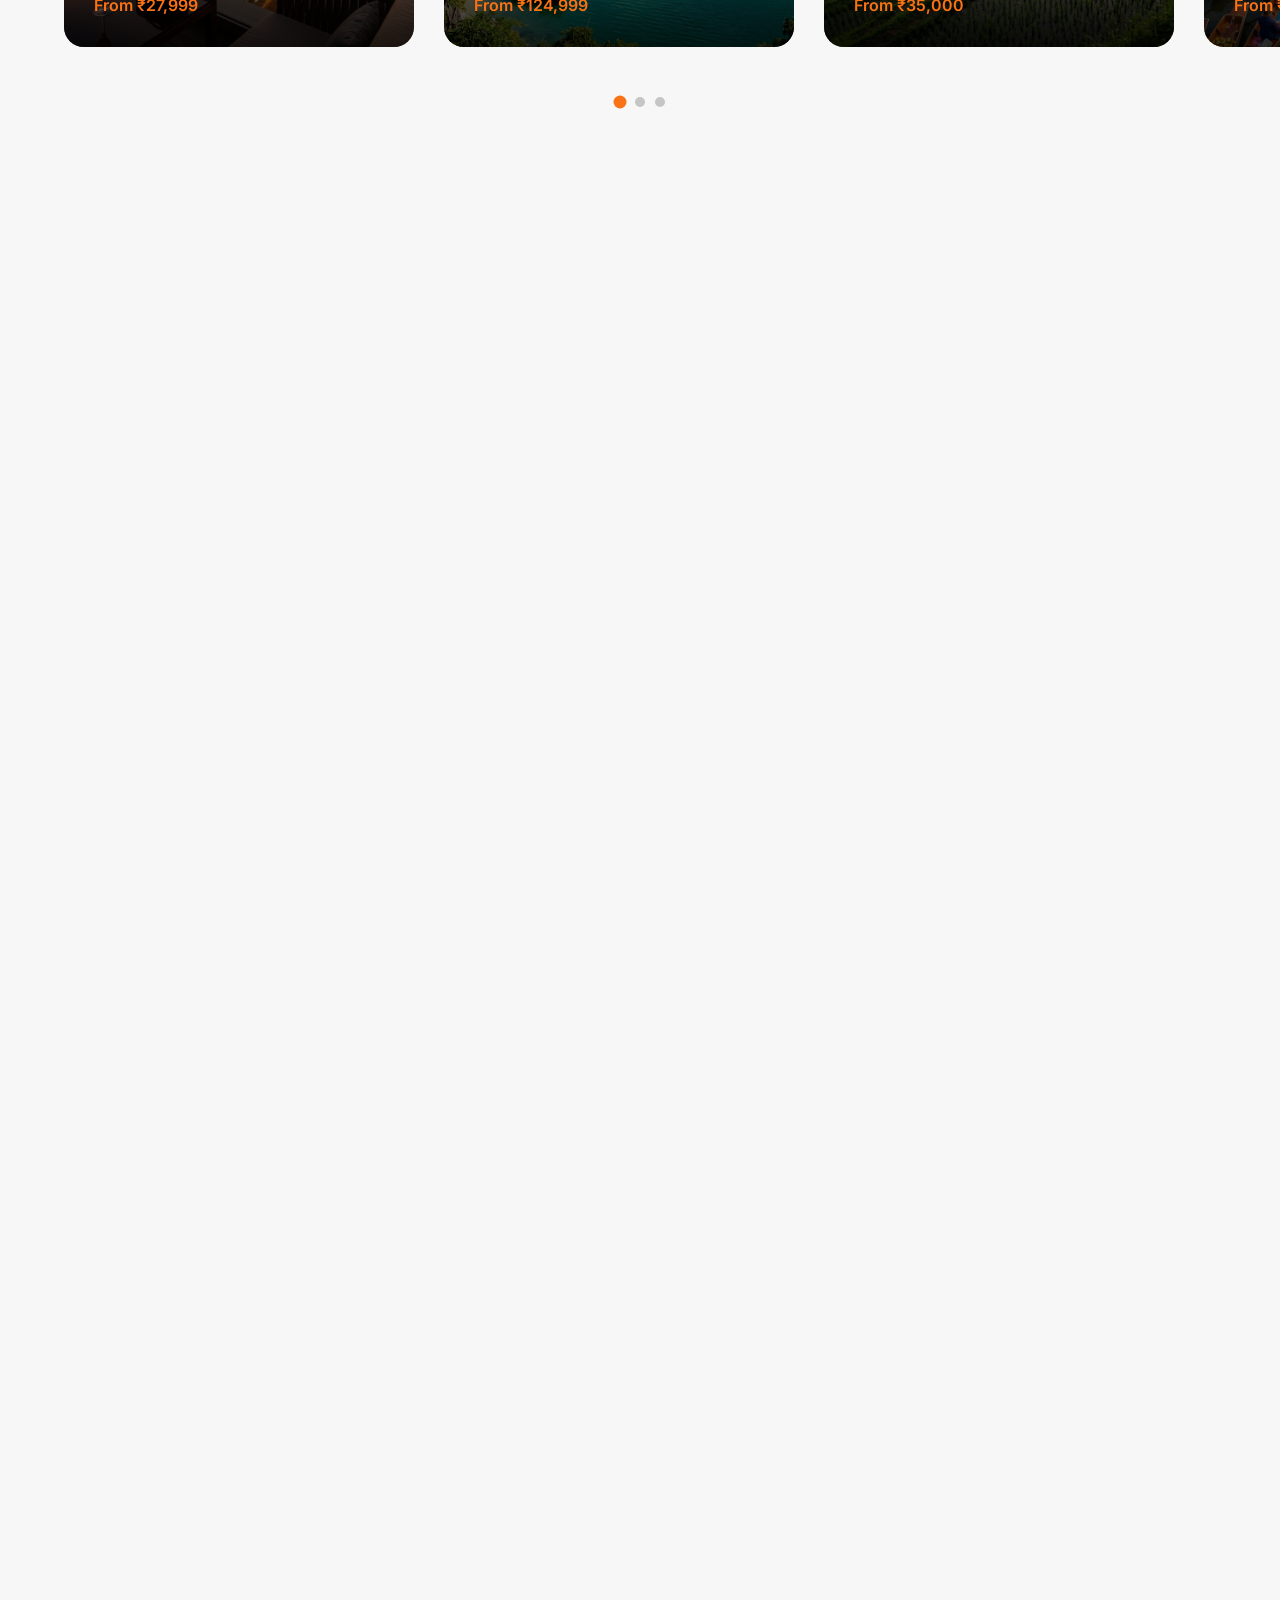
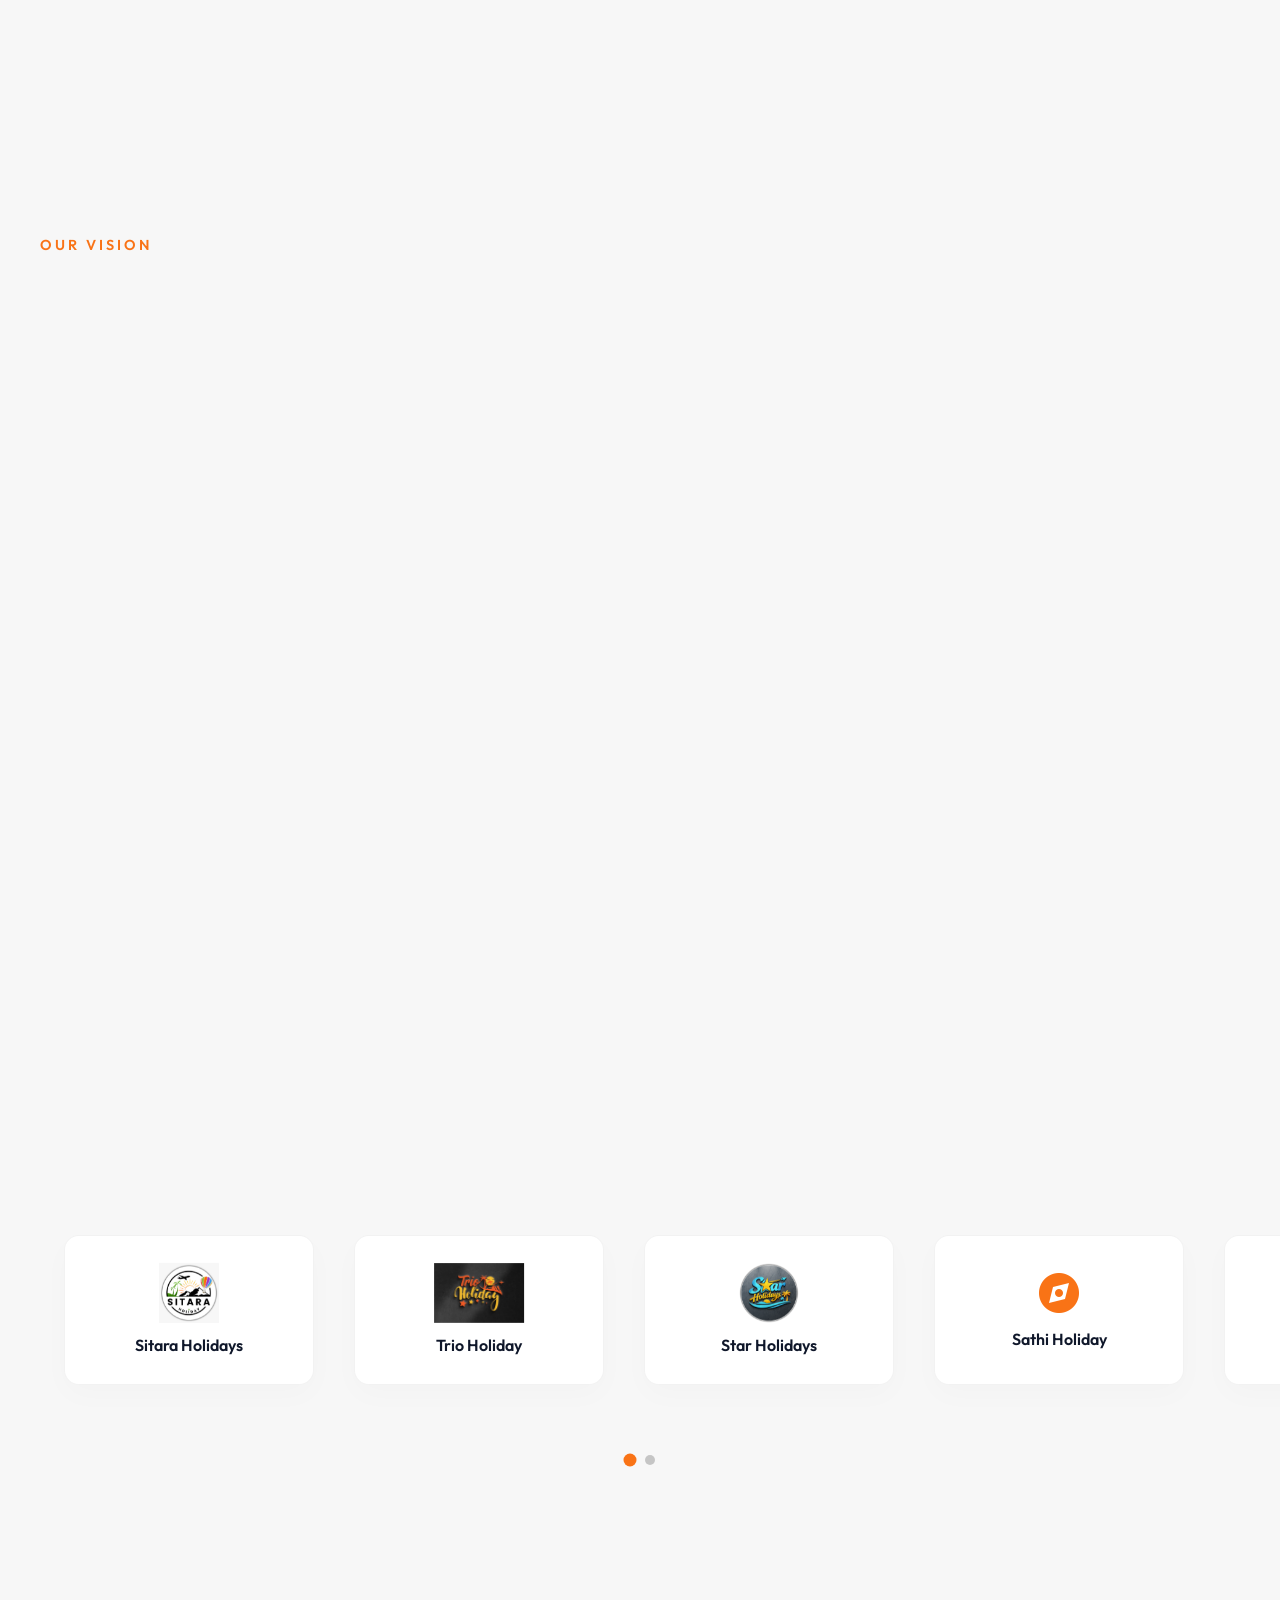
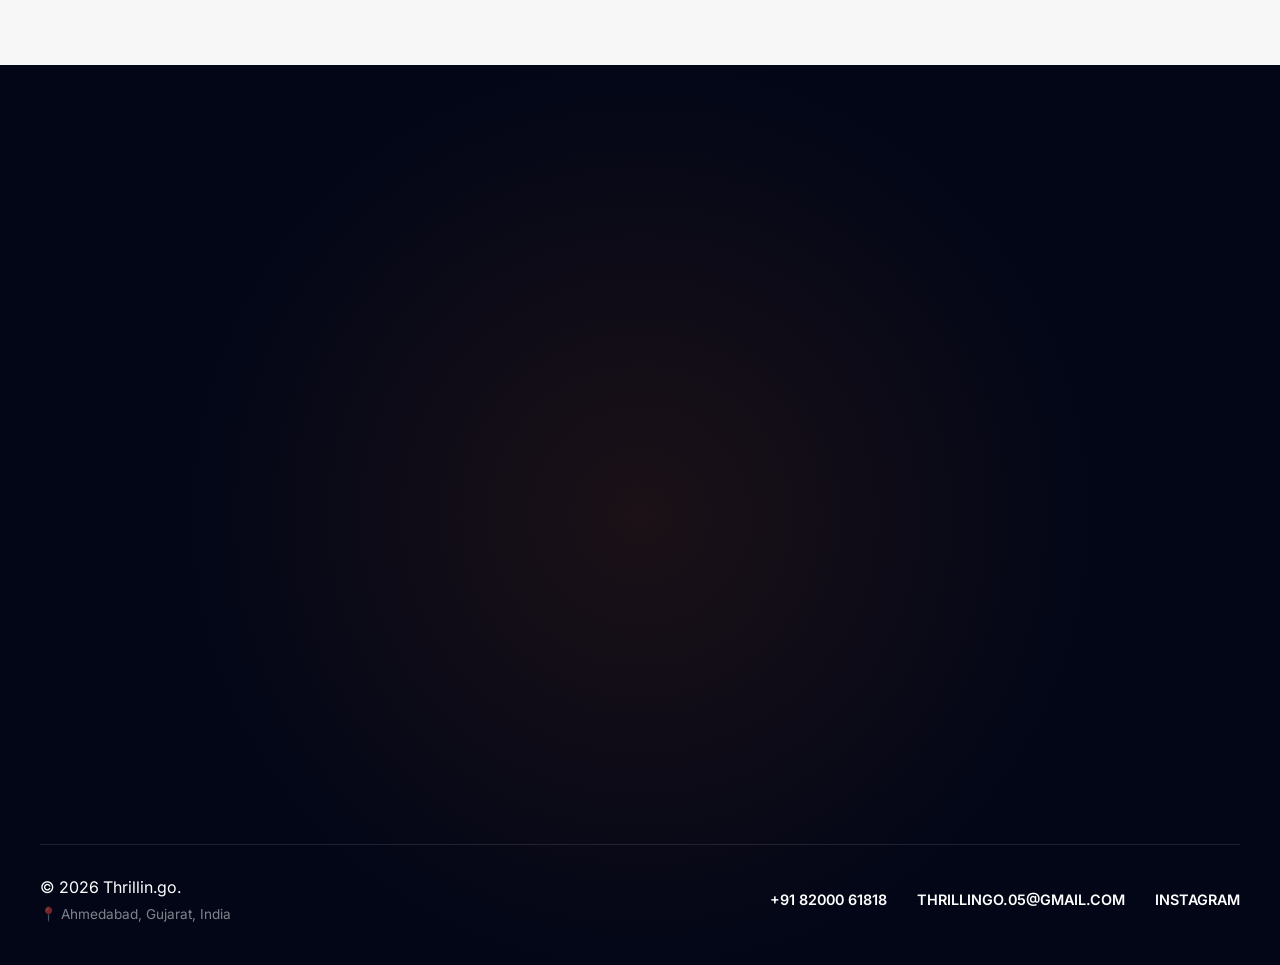
==== commit 9bdae208: "feat: Move Happy Travelers gallery before packages, shuffle images to avoid duplicates side-by-side" ====
--- a/index.html
+++ b/index.html
@@ -89,6 +89,55 @@
         </div>
     </header>
 
+    <!-- Happy Travelers Gallery -->
+    <section class="customer-gallery-section" id="gallery">
+        <div class="category-header reveal-up" style="padding-left: 5vw; margin-bottom: 40px;">
+            <h2 class="section-title" style="font-size: 3rem;">Happy <br>Travelers.</h2>
+        </div>
+        <div class="gallery-marquee-container">
+            <!-- Top Track — images shuffled so no same image is side by side -->
+            <div class="gallery-track">
+                <img src="Customer/IMG_4859.JPG.jpeg" class="gallery-img" loading="lazy">
+                <img src="Customer/IMG_5730.JPG.jpeg" class="gallery-img" loading="lazy">
+                <img src="Customer/IMG_5209.JPG.jpeg" class="gallery-img" loading="lazy">
+                <img src="Customer/IMG_5744.JPG.jpeg" class="gallery-img" loading="lazy">
+                <img src="Customer/IMG_5227.JPG.jpeg" class="gallery-img" loading="lazy">
+                <img src="Customer/IMG_7011.JPG.jpeg" class="gallery-img" loading="lazy">
+                <img src="Customer/IMG_5230.JPG.jpeg" class="gallery-img" loading="lazy">
+                <img src="Customer/IMG_5745.JPG.jpeg" class="gallery-img" loading="lazy">
+                <!-- Duplicate for infinite scroll (different order to avoid side-by-side repeat) -->
+                <img src="Customer/IMG_5730.JPG.jpeg" class="gallery-img" loading="lazy">
+                <img src="Customer/IMG_4859.JPG.jpeg" class="gallery-img" loading="lazy">
+                <img src="Customer/IMG_5744.JPG.jpeg" class="gallery-img" loading="lazy">
+                <img src="Customer/IMG_5209.JPG.jpeg" class="gallery-img" loading="lazy">
+                <img src="Customer/IMG_7011.JPG.jpeg" class="gallery-img" loading="lazy">
+                <img src="Customer/IMG_5227.JPG.jpeg" class="gallery-img" loading="lazy">
+                <img src="Customer/IMG_5745.JPG.jpeg" class="gallery-img" loading="lazy">
+                <img src="Customer/IMG_5230.JPG.jpeg" class="gallery-img" loading="lazy">
+            </div>
+            <!-- Bottom Track (Reverse) — also shuffled -->
+            <div class="gallery-track reverse">
+                <img src="Customer/IMG_8245.JPG.jpeg" class="gallery-img" loading="lazy">
+                <img src="Customer/IMG_7077.JPG.jpeg" class="gallery-img" loading="lazy">
+                <img src="Customer/IMG_9823.JPG.jpeg" class="gallery-img" loading="lazy">
+                <img src="Customer/IMG_7079.JPG.jpeg" class="gallery-img" loading="lazy">
+                <img src="Customer/IMG_8246.JPG.jpeg" class="gallery-img" loading="lazy">
+                <img src="Customer/IMG_7455.jpeg" class="gallery-img" loading="lazy">
+                <img src="Customer/IMG_9824.JPG.jpeg" class="gallery-img" loading="lazy">
+                <img src="Customer/IMG_8242.JPG.jpeg" class="gallery-img" loading="lazy">
+                <!-- Duplicate for infinite scroll (different order to avoid side-by-side repeat) -->
+                <img src="Customer/IMG_7077.JPG.jpeg" class="gallery-img" loading="lazy">
+                <img src="Customer/IMG_8245.JPG.jpeg" class="gallery-img" loading="lazy">
+                <img src="Customer/IMG_7079.JPG.jpeg" class="gallery-img" loading="lazy">
+                <img src="Customer/IMG_9823.JPG.jpeg" class="gallery-img" loading="lazy">
+                <img src="Customer/IMG_7455.jpeg" class="gallery-img" loading="lazy">
+                <img src="Customer/IMG_8246.JPG.jpeg" class="gallery-img" loading="lazy">
+                <img src="Customer/IMG_8242.JPG.jpeg" class="gallery-img" loading="lazy">
+                <img src="Customer/IMG_9824.JPG.jpeg" class="gallery-img" loading="lazy">
+            </div>
+        </div>
+    </section>
+
     <!-- Destinations Section -->
     <section id="destinations" class="destinations-section">
         
@@ -317,54 +366,6 @@
         </div>
     </section>
 
-    <!-- Happy Travelers Gallery -->
-    <section class="customer-gallery-section" id="gallery">
-        <div class="category-header reveal-up" style="padding-left: 5vw; margin-bottom: 40px;">
-            <h2 class="section-title" style="font-size: 3rem;">Happy <br>Travelers.</h2>
-        </div>
-        <div class="gallery-marquee-container">
-            <!-- Top Track -->
-            <div class="gallery-track">
-                <img src="Customer/IMG_4859.JPG.jpeg" class="gallery-img" loading="lazy">
-                <img src="Customer/IMG_5209.JPG.jpeg" class="gallery-img" loading="lazy">
-                <img src="Customer/IMG_5227.JPG.jpeg" class="gallery-img" loading="lazy">
-                <img src="Customer/IMG_5230.JPG.jpeg" class="gallery-img" loading="lazy">
-                <img src="Customer/IMG_5730.JPG.jpeg" class="gallery-img" loading="lazy">
-                <img src="Customer/IMG_5744.JPG.jpeg" class="gallery-img" loading="lazy">
-                <img src="Customer/IMG_5745.JPG.jpeg" class="gallery-img" loading="lazy">
-                <img src="Customer/IMG_7011.JPG.jpeg" class="gallery-img" loading="lazy">
-                <!-- Duplicate for infinite scroll -->
-                <img src="Customer/IMG_4859.JPG.jpeg" class="gallery-img" loading="lazy">
-                <img src="Customer/IMG_5209.JPG.jpeg" class="gallery-img" loading="lazy">
-                <img src="Customer/IMG_5227.JPG.jpeg" class="gallery-img" loading="lazy">
-                <img src="Customer/IMG_5230.JPG.jpeg" class="gallery-img" loading="lazy">
-                <img src="Customer/IMG_5730.JPG.jpeg" class="gallery-img" loading="lazy">
-                <img src="Customer/IMG_5744.JPG.jpeg" class="gallery-img" loading="lazy">
-                <img src="Customer/IMG_5745.JPG.jpeg" class="gallery-img" loading="lazy">
-                <img src="Customer/IMG_7011.JPG.jpeg" class="gallery-img" loading="lazy">
-            </div>
-            <!-- Bottom Track (Reverse) -->
-            <div class="gallery-track reverse">
-                <img src="Customer/IMG_7077.JPG.jpeg" class="gallery-img" loading="lazy">
-                <img src="Customer/IMG_7079.JPG.jpeg" class="gallery-img" loading="lazy">
-                <img src="Customer/IMG_7455.jpeg" class="gallery-img" loading="lazy">
-                <img src="Customer/IMG_8242.JPG.jpeg" class="gallery-img" loading="lazy">
-                <img src="Customer/IMG_8245.JPG.jpeg" class="gallery-img" loading="lazy">
-                <img src="Customer/IMG_8246.JPG.jpeg" class="gallery-img" loading="lazy">
-                <img src="Customer/IMG_9823.JPG.jpeg" class="gallery-img" loading="lazy">
-                <img src="Customer/IMG_9824.JPG.jpeg" class="gallery-img" loading="lazy">
-                <!-- Duplicate for infinite scroll -->
-                <img src="Customer/IMG_7077.JPG.jpeg" class="gallery-img" loading="lazy">
-                <img src="Customer/IMG_7079.JPG.jpeg" class="gallery-img" loading="lazy">
-                <img src="Customer/IMG_7455.jpeg" class="gallery-img" loading="lazy">
-                <img src="Customer/IMG_8242.JPG.jpeg" class="gallery-img" loading="lazy">
-                <img src="Customer/IMG_8245.JPG.jpeg" class="gallery-img" loading="lazy">
-                <img src="Customer/IMG_8246.JPG.jpeg" class="gallery-img" loading="lazy">
-                <img src="Customer/IMG_9823.JPG.jpeg" class="gallery-img" loading="lazy">
-                <img src="Customer/IMG_9824.JPG.jpeg" class="gallery-img" loading="lazy">
-            </div>
-        </div>
-    </section>
 
     <!-- Full Screen Contact -->
     <section id="contact" class="mega-contact">
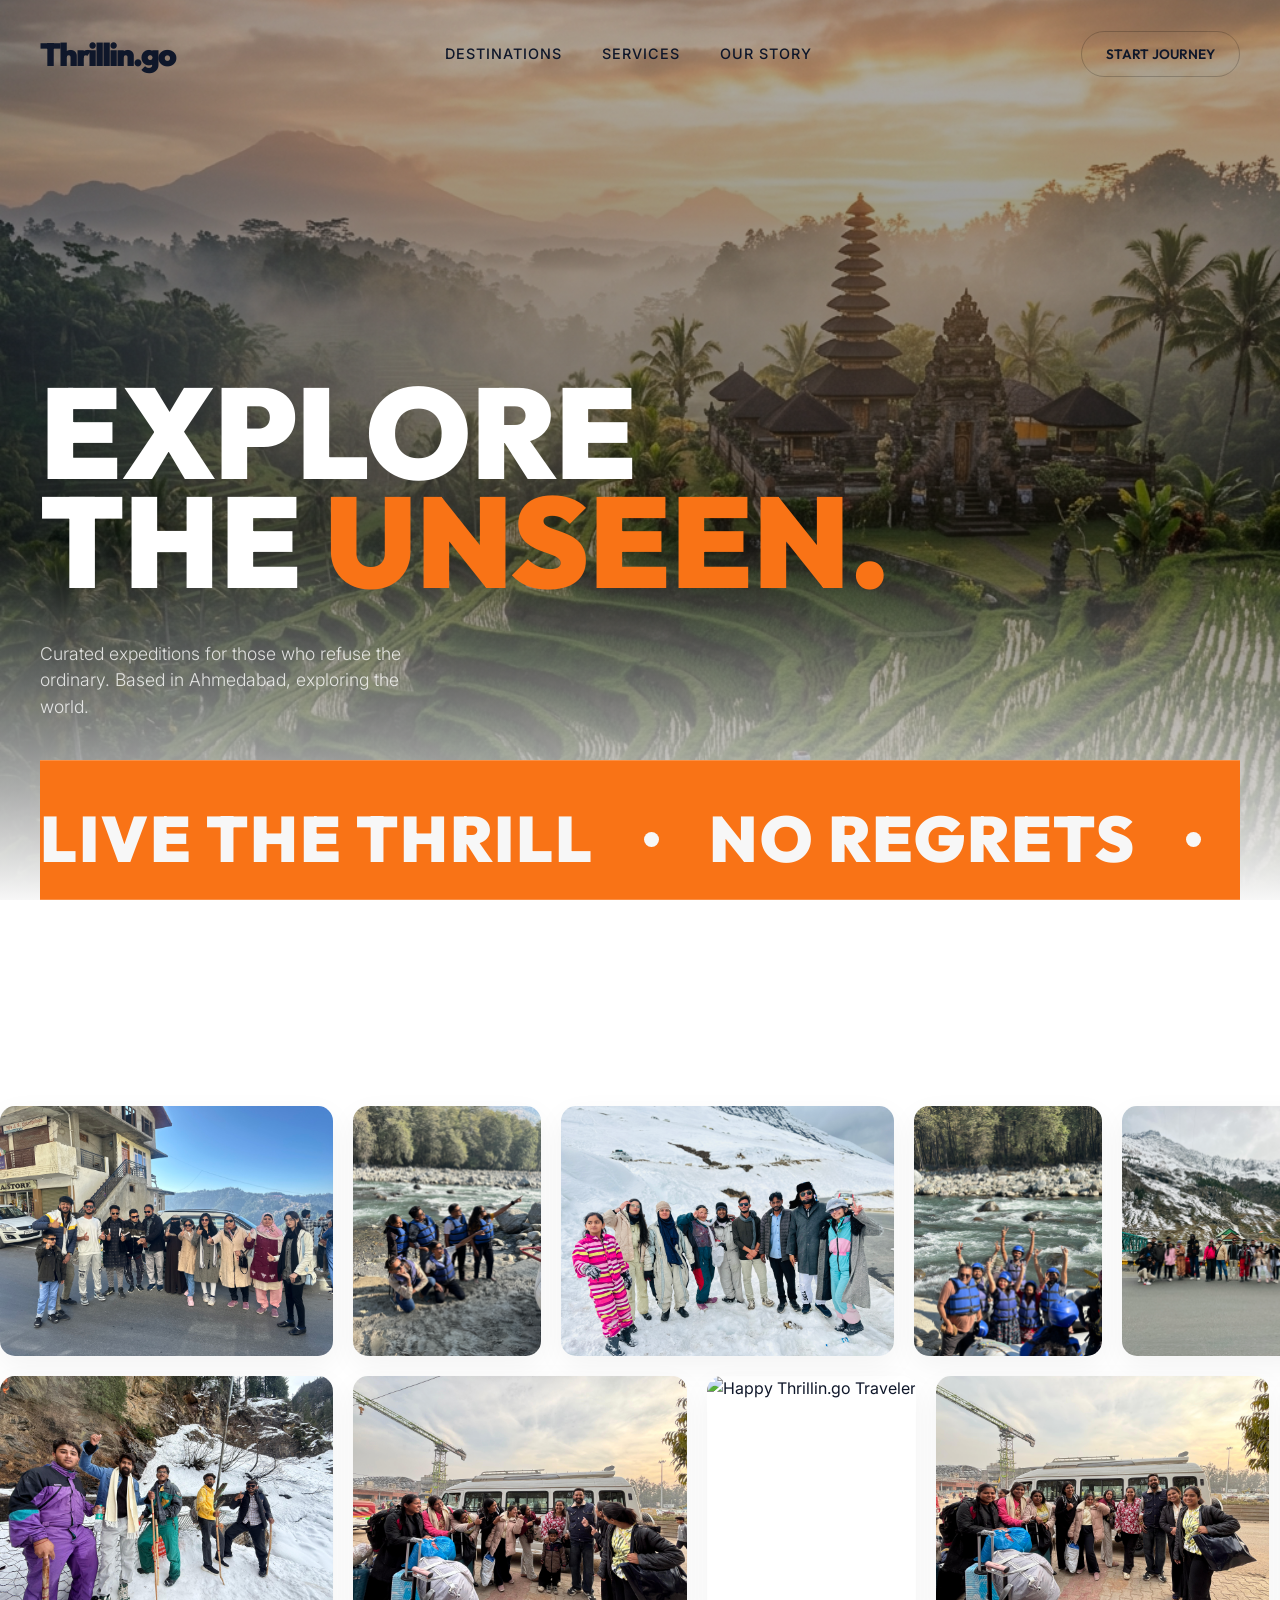
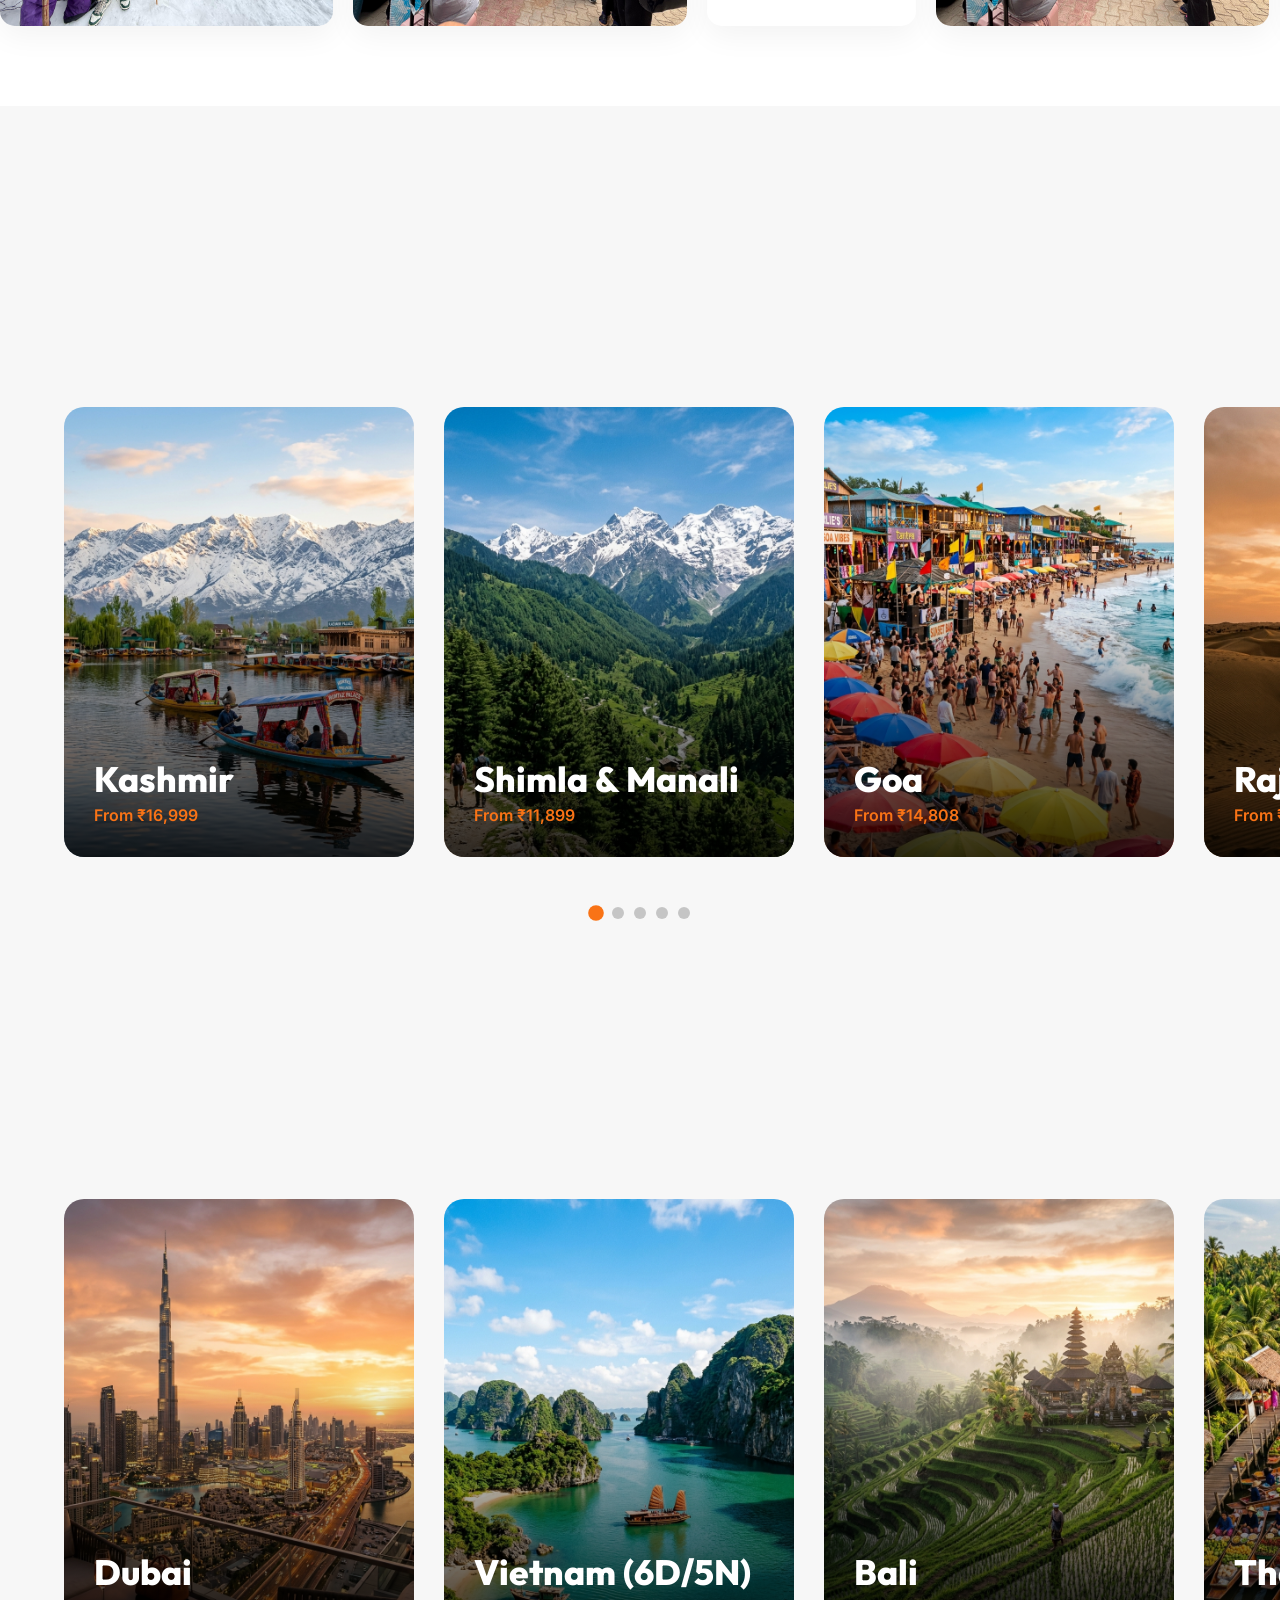
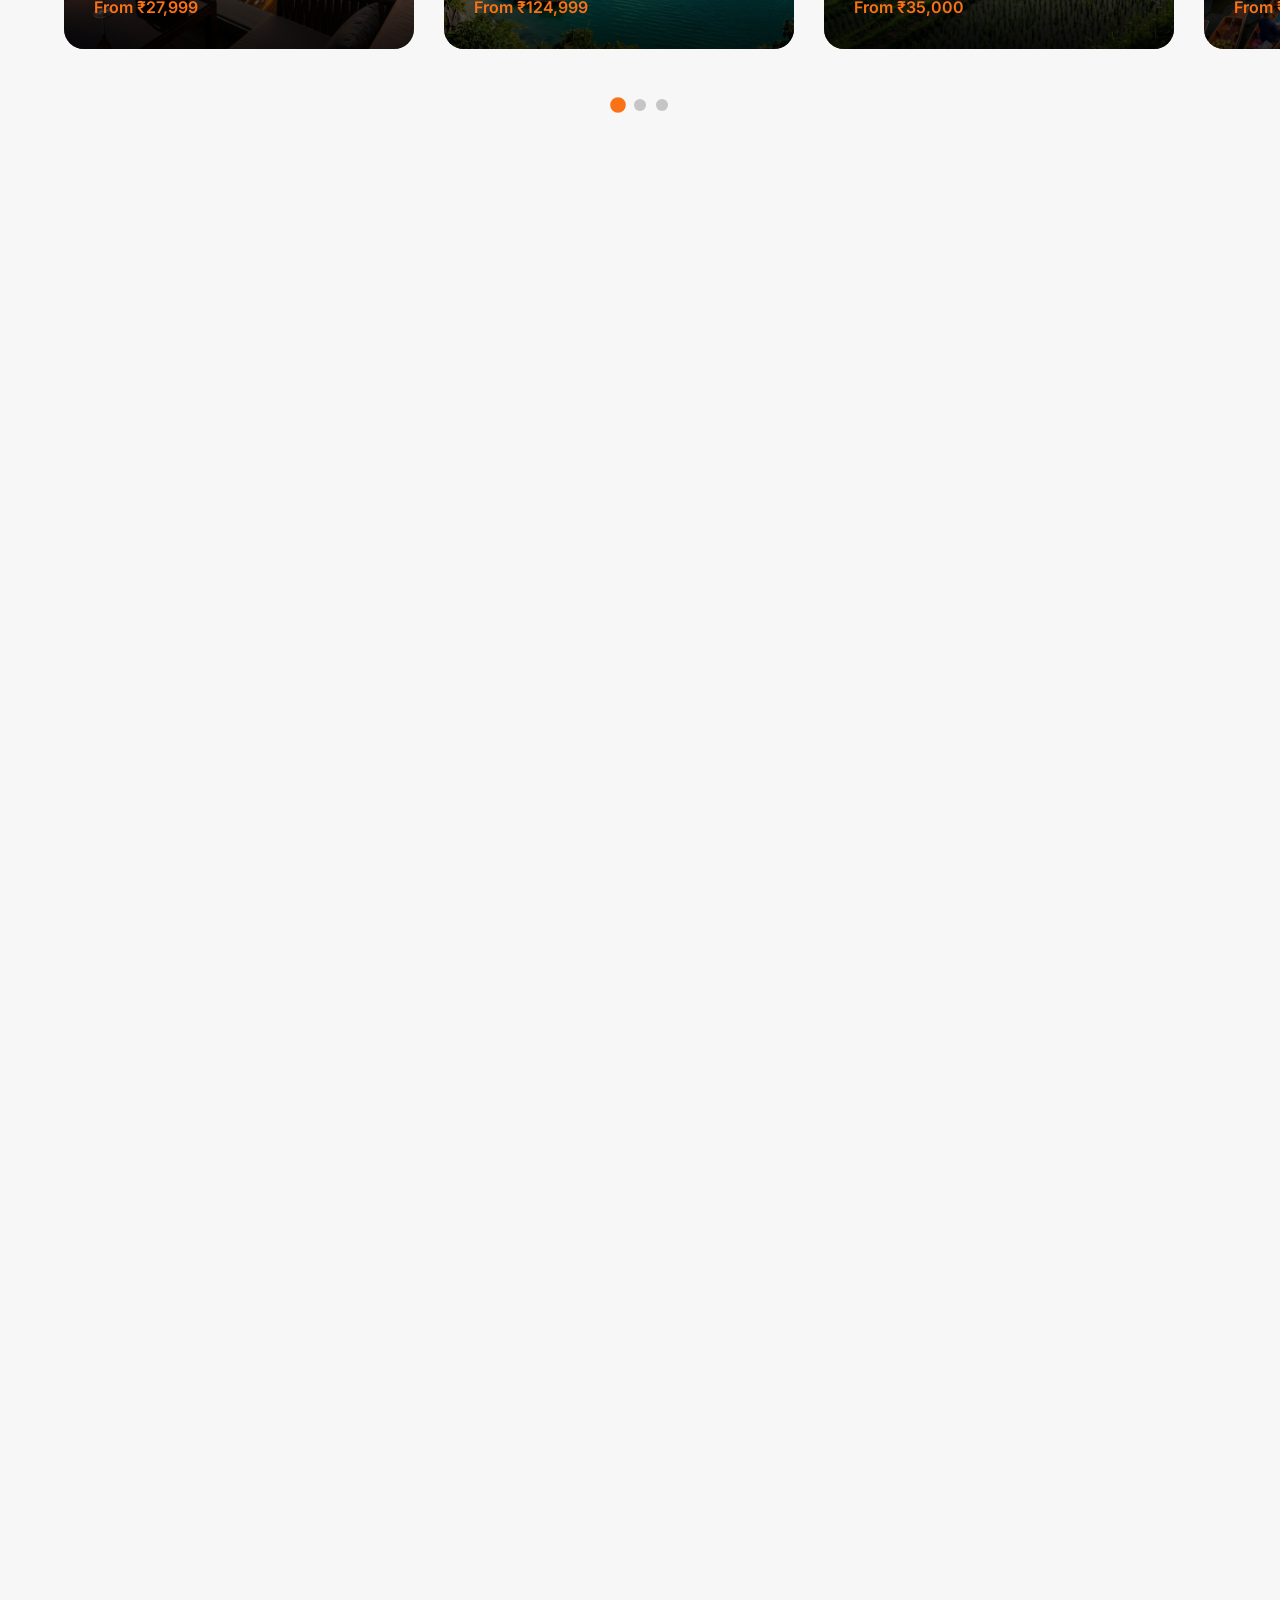
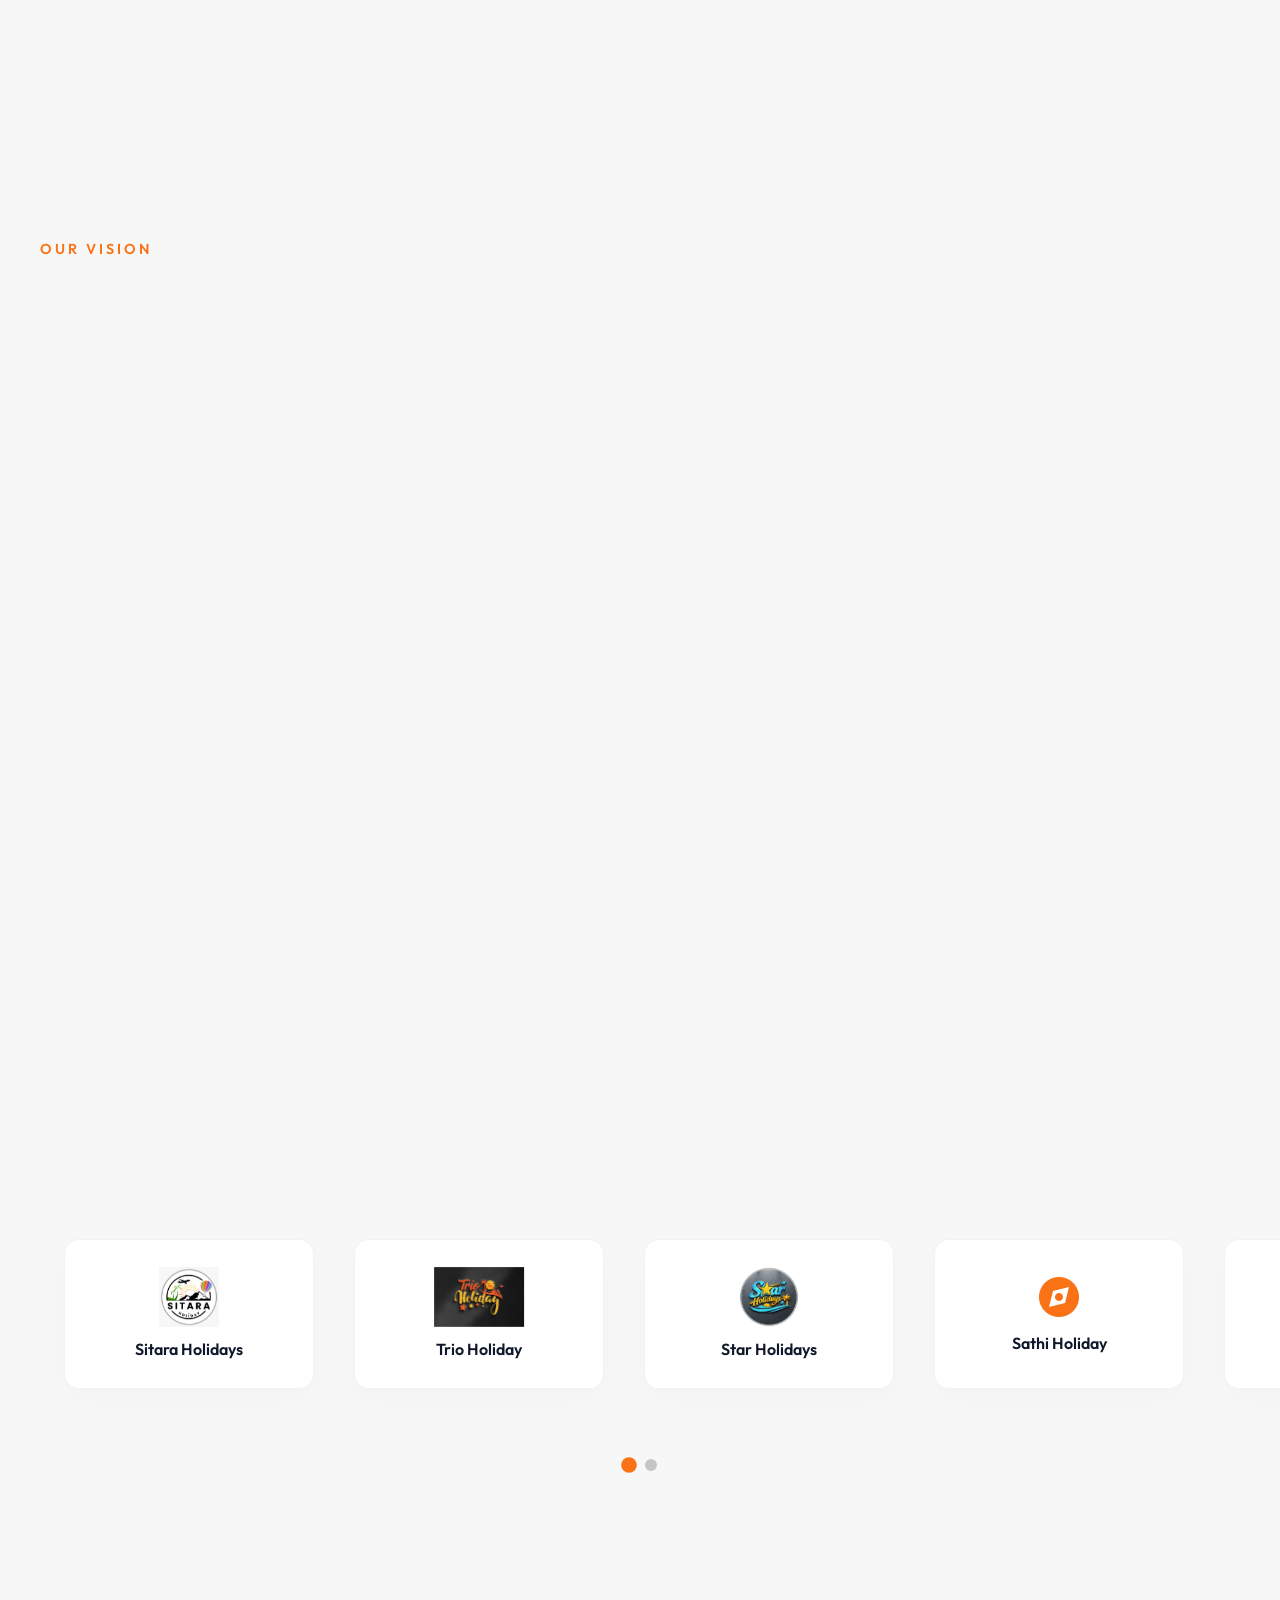
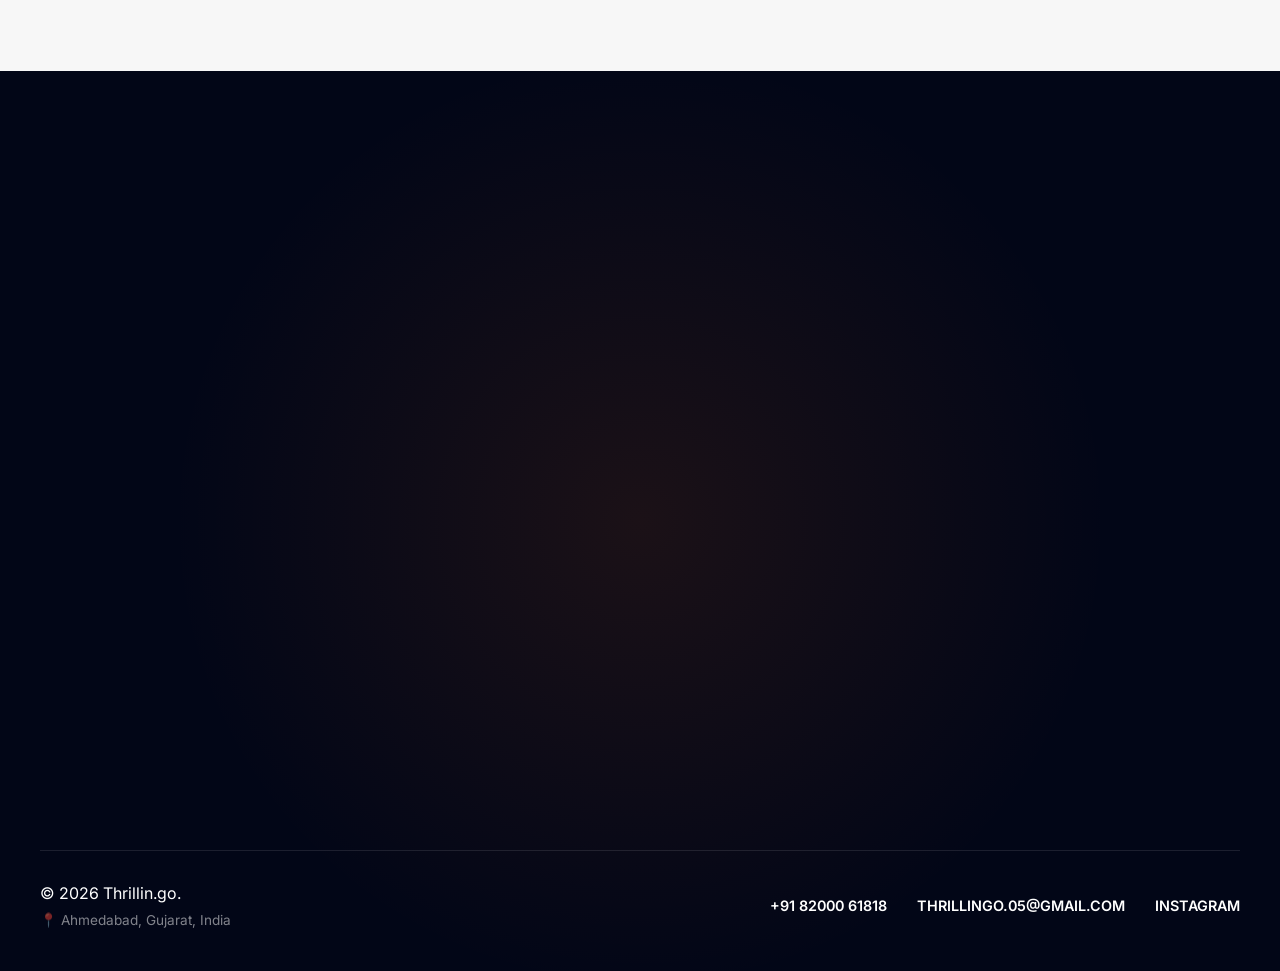
==== commit 741658b5: "Fix website issues: invisible mobile hamburger, broken itinerary styling, mobile responsiveness, acc" ====
--- a/index.html
+++ b/index.html
@@ -6,6 +6,21 @@
     <meta name="description" content="Thrillin.go - The ultimate travel and tour leading company based in Ahmedabad.">
     <title>Thrillin.go | Beyond Ordinary</title>
     
+    <!-- Favicon -->
+    <link rel="icon" type="image/svg+xml" href="data:image/svg+xml,<svg xmlns='http://www.w3.org/2000/svg' viewBox='0 0 100 100'><rect width='100' height='100' rx='25' fill='%23f97316'/><text x='50%' y='68%' font-size='65' font-weight='900' font-family='Outfit, sans-serif' fill='%23f7f7f7' text-anchor='middle'>T</text></svg>">
+
+    <!-- Open Graph / Facebook / Twitter Meta Tags -->
+    <meta property="og:type" content="website">
+    <meta property="og:url" content="https://thrillingo.com/">
+    <meta property="og:title" content="Thrillin.go | Beyond Ordinary">
+    <meta property="og:description" content="Curated expeditions for those who refuse the ordinary. Based in Ahmedabad, exploring the world.">
+    <meta property="og:image" content="https://thrillingo.com/assets/hero_background_1774773241113.png">
+    <meta property="twitter:card" content="summary_large_image">
+    <meta property="twitter:url" content="https://thrillingo.com/">
+    <meta property="twitter:title" content="Thrillin.go | Beyond Ordinary">
+    <meta property="twitter:description" content="Curated expeditions for those who refuse the ordinary. Based in Ahmedabad, exploring the world.">
+    <meta property="twitter:image" content="https://thrillingo.com/assets/hero_background_1774773241113.png">
+
     <!-- Google Fonts -->
     <link rel="preconnect" href="https://fonts.googleapis.com">
     <link rel="preconnect" href="https://fonts.gstatic.com" crossorigin>
@@ -16,6 +31,14 @@
     
     <!-- Custom CSS -->
     <link rel="stylesheet" href="style.css">
+
+    <!-- JS Loader Fallback -->
+    <noscript>
+        <style>
+            body.loading { overflow: auto; }
+            #loader { display: none; }
+        </style>
+    </noscript>
 </head>
 <body class="loading">
     <!-- Intro Loader -->
@@ -77,14 +100,14 @@
         <!-- Marquee -->
         <div class="modern-marquee">
             <div class="marquee-track">
-                <span>LIVE THE THRILL</span><span class="dot"></span>
-                <span>NO REGRETS</span><span class="dot"></span>
-                <span>GRAND ADVENTURES</span><span class="dot"></span>
-                <span>BEYOND ORDINARY</span><span class="dot"></span>
-                <span>LIVE THE THRILL</span><span class="dot"></span>
-                <span>NO REGRETS</span><span class="dot"></span>
-                <span>GRAND ADVENTURES</span><span class="dot"></span>
-                <span>BEYOND ORDINARY</span><span class="dot"></span>
+                <span>LIVE THE THRILL</span><span class="marquee-dot"></span>
+                <span>NO REGRETS</span><span class="marquee-dot"></span>
+                <span>GRAND ADVENTURES</span><span class="marquee-dot"></span>
+                <span>BEYOND ORDINARY</span><span class="marquee-dot"></span>
+                <span>LIVE THE THRILL</span><span class="marquee-dot"></span>
+                <span>NO REGRETS</span><span class="marquee-dot"></span>
+                <span>GRAND ADVENTURES</span><span class="marquee-dot"></span>
+                <span>BEYOND ORDINARY</span><span class="marquee-dot"></span>
             </div>
         </div>
     </header>
@@ -97,43 +120,43 @@
         <div class="gallery-marquee-container">
             <!-- Top Track — images shuffled so no same image is side by side -->
             <div class="gallery-track">
-                <img src="Customer/IMG_4859.JPG.jpeg" class="gallery-img" loading="lazy">
-                <img src="Customer/IMG_5730.JPG.jpeg" class="gallery-img" loading="lazy">
-                <img src="Customer/IMG_5209.JPG.jpeg" class="gallery-img" loading="lazy">
-                <img src="Customer/IMG_5744.JPG.jpeg" class="gallery-img" loading="lazy">
-                <img src="Customer/IMG_5227.JPG.jpeg" class="gallery-img" loading="lazy">
-                <img src="Customer/IMG_7011.JPG.jpeg" class="gallery-img" loading="lazy">
-                <img src="Customer/IMG_5230.JPG.jpeg" class="gallery-img" loading="lazy">
-                <img src="Customer/IMG_5745.JPG.jpeg" class="gallery-img" loading="lazy">
+                <img src="Customer/IMG_4859.JPG.jpeg" class="gallery-img" loading="lazy" alt="Happy Thrillin.go Traveler">
+                <img src="Customer/IMG_5730.JPG.jpeg" class="gallery-img" loading="lazy" alt="Happy Thrillin.go Traveler">
+                <img src="Customer/IMG_5209.JPG.jpeg" class="gallery-img" loading="lazy" alt="Happy Thrillin.go Traveler">
+                <img src="Customer/IMG_5744.JPG.jpeg" class="gallery-img" loading="lazy" alt="Happy Thrillin.go Traveler">
+                <img src="Customer/IMG_5227.JPG.jpeg" class="gallery-img" loading="lazy" alt="Happy Thrillin.go Traveler">
+                <img src="Customer/IMG_7011.JPG.jpeg" class="gallery-img" loading="lazy" alt="Happy Thrillin.go Traveler">
+                <img src="Customer/IMG_5230.JPG.jpeg" class="gallery-img" loading="lazy" alt="Happy Thrillin.go Traveler">
+                <img src="Customer/IMG_5745.JPG.jpeg" class="gallery-img" loading="lazy" alt="Happy Thrillin.go Traveler">
                 <!-- Duplicate for infinite scroll (different order to avoid side-by-side repeat) -->
-                <img src="Customer/IMG_5730.JPG.jpeg" class="gallery-img" loading="lazy">
-                <img src="Customer/IMG_4859.JPG.jpeg" class="gallery-img" loading="lazy">
-                <img src="Customer/IMG_5744.JPG.jpeg" class="gallery-img" loading="lazy">
-                <img src="Customer/IMG_5209.JPG.jpeg" class="gallery-img" loading="lazy">
-                <img src="Customer/IMG_7011.JPG.jpeg" class="gallery-img" loading="lazy">
-                <img src="Customer/IMG_5227.JPG.jpeg" class="gallery-img" loading="lazy">
-                <img src="Customer/IMG_5745.JPG.jpeg" class="gallery-img" loading="lazy">
-                <img src="Customer/IMG_5230.JPG.jpeg" class="gallery-img" loading="lazy">
+                <img src="Customer/IMG_5730.JPG.jpeg" class="gallery-img" loading="lazy" alt="Happy Thrillin.go Traveler">
+                <img src="Customer/IMG_4859.JPG.jpeg" class="gallery-img" loading="lazy" alt="Happy Thrillin.go Traveler">
+                <img src="Customer/IMG_5744.JPG.jpeg" class="gallery-img" loading="lazy" alt="Happy Thrillin.go Traveler">
+                <img src="Customer/IMG_5209.JPG.jpeg" class="gallery-img" loading="lazy" alt="Happy Thrillin.go Traveler">
+                <img src="Customer/IMG_7011.JPG.jpeg" class="gallery-img" loading="lazy" alt="Happy Thrillin.go Traveler">
+                <img src="Customer/IMG_5227.JPG.jpeg" class="gallery-img" loading="lazy" alt="Happy Thrillin.go Traveler">
+                <img src="Customer/IMG_5745.JPG.jpeg" class="gallery-img" loading="lazy" alt="Happy Thrillin.go Traveler">
+                <img src="Customer/IMG_5230.JPG.jpeg" class="gallery-img" loading="lazy" alt="Happy Thrillin.go Traveler">
             </div>
             <!-- Bottom Track (Reverse) — also shuffled -->
             <div class="gallery-track reverse">
-                <img src="Customer/IMG_8245.JPG.jpeg" class="gallery-img" loading="lazy">
-                <img src="Customer/IMG_7077.JPG.jpeg" class="gallery-img" loading="lazy">
-                <img src="Customer/IMG_9823.JPG.jpeg" class="gallery-img" loading="lazy">
-                <img src="Customer/IMG_7079.JPG.jpeg" class="gallery-img" loading="lazy">
-                <img src="Customer/IMG_8246.JPG.jpeg" class="gallery-img" loading="lazy">
-                <img src="Customer/IMG_7455.jpeg" class="gallery-img" loading="lazy">
-                <img src="Customer/IMG_9824.JPG.jpeg" class="gallery-img" loading="lazy">
-                <img src="Customer/IMG_8242.JPG.jpeg" class="gallery-img" loading="lazy">
+                <img src="Customer/IMG_8245.JPG.jpeg" class="gallery-img" loading="lazy" alt="Happy Thrillin.go Traveler">
+                <img src="Customer/IMG_7077.JPG.jpeg" class="gallery-img" loading="lazy" alt="Happy Thrillin.go Traveler">
+                <img src="Customer/IMG_9823.JPG.jpeg" class="gallery-img" loading="lazy" alt="Happy Thrillin.go Traveler">
+                <img src="Customer/IMG_7079.JPG.jpeg" class="gallery-img" loading="lazy" alt="Happy Thrillin.go Traveler">
+                <img src="Customer/IMG_8246.JPG.jpeg" class="gallery-img" loading="lazy" alt="Happy Thrillin.go Traveler">
+                <img src="Customer/IMG_7455.jpeg" class="gallery-img" loading="lazy" alt="Happy Thrillin.go Traveler">
+                <img src="Customer/IMG_9824.JPG.jpeg" class="gallery-img" loading="lazy" alt="Happy Thrillin.go Traveler">
+                <img src="Customer/IMG_8242.JPG.jpeg" class="gallery-img" loading="lazy" alt="Happy Thrillin.go Traveler">
                 <!-- Duplicate for infinite scroll (different order to avoid side-by-side repeat) -->
-                <img src="Customer/IMG_7077.JPG.jpeg" class="gallery-img" loading="lazy">
-                <img src="Customer/IMG_8245.JPG.jpeg" class="gallery-img" loading="lazy">
-                <img src="Customer/IMG_7079.JPG.jpeg" class="gallery-img" loading="lazy">
-                <img src="Customer/IMG_9823.JPG.jpeg" class="gallery-img" loading="lazy">
-                <img src="Customer/IMG_7455.jpeg" class="gallery-img" loading="lazy">
-                <img src="Customer/IMG_8246.JPG.jpeg" class="gallery-img" loading="lazy">
-                <img src="Customer/IMG_8242.JPG.jpeg" class="gallery-img" loading="lazy">
-                <img src="Customer/IMG_9824.JPG.jpeg" class="gallery-img" loading="lazy">
+                <img src="Customer/IMG_7077.JPG.jpeg" class="gallery-img" loading="lazy" alt="Happy Thrillin.go Traveler">
+                <img src="Customer/IMG_8245.JPG.jpeg" class="gallery-img" loading="lazy" alt="Happy Thrillin.go Traveler">
+                <img src="Customer/IMG_7079.JPG.jpeg" class="gallery-img" loading="lazy" alt="Happy Thrillin.go Traveler">
+                <img src="Customer/IMG_9823.JPG.jpeg" class="gallery-img" loading="lazy" alt="Happy Thrillin.go Traveler">
+                <img src="Customer/IMG_7455.jpeg" class="gallery-img" loading="lazy" alt="Happy Thrillin.go Traveler">
+                <img src="Customer/IMG_8246.JPG.jpeg" class="gallery-img" loading="lazy" alt="Happy Thrillin.go Traveler">
+                <img src="Customer/IMG_8242.JPG.jpeg" class="gallery-img" loading="lazy" alt="Happy Thrillin.go Traveler">
+                <img src="Customer/IMG_9824.JPG.jpeg" class="gallery-img" loading="lazy" alt="Happy Thrillin.go Traveler">
             </div>
         </div>
     </section>
@@ -239,7 +262,7 @@
                         </div>
                     </a>
                     <a href="itinerary.html?dest=phuket-krabi" class="journey-card hover-img" data-cursor="Explore">
-                        <div class="card-img" style="background-image: url('https://images.unsplash.com/photo-1506905925346-21bda4d32df4?w=800&q=80');"></div>
+                        <div class="card-img" style="background-image: url('assets/phuket_krabi_tour.png');"></div>
                         <div class="card-info">
                             <h3>Phuket - Krabi</h3>
                             <p>From ₹46,503</p>
@@ -313,7 +336,7 @@
                 <div class="founder-block reveal-up delay-2">
                     <img src="assets/owner.jpg" alt="Founder">
                     <div>
-                        <h4>Shivang Parekh</h4>
+                        <h3>Shivang Parekh</h3>
                         <p>Founder & CEO</p>
                     </div>
                 </div>
@@ -324,12 +347,12 @@
             <div class="testimony-card reveal-up">
                 <i class='bx bxs-quote-alt-left'></i>
                 <p>"Well maintained camp sites on the tour, and the guides are very active. The food quality is simply the best! I'll surely visit again."</p>
-                <h5>- Vaibhav Solanki</h5>
+                <h4 class="testimony-author">- Vaibhav Solanki</h4>
             </div>
             <div class="testimony-card reveal-up">
                 <i class='bx bxs-quote-alt-left'></i>
                 <p>"I enjoyed a lot! The quality of food was awesome and there were experienced trekkers who helped us immensely. Thanks to Thrillin.Go!"</p>
-                <h5>- Pujara Roshan DR</h5>
+                <h4 class="testimony-author">- Pujara Roshan DR</h4>
             </div>
         </div>
     </section>
@@ -374,10 +397,10 @@
             <h2 class="massive-text reveal-up">LET'S GO.</h2>
             <form class="minimal-form reveal-up delay-1" id="inquiry-form" onsubmit="return handleInquiry(event)">
                 <div class="form-row">
-                    <input type="text" id="name" required placeholder="What's your name?">
-                    <input type="text" id="contact-info" required placeholder="Email or Phone">
-                </div>
-                <select id="interest" required>
+                    <input type="text" id="name" required placeholder="What's your name?" aria-label="Your Name">
+                    <input type="text" id="contact-info" required placeholder="Email or Phone" aria-label="Email or Phone" pattern="^[^@\s]+@[^@\s]+\.[^@\s]+$|^\+?[0-9]{10,15}$" title="Please enter a valid email address or phone number (10-15 digits)">
+                </div>
+                <select id="interest" required aria-label="Destination Interest">
                     <option value="" disabled selected>Where is your next adventure?</option>
                     <option value="International Scape">International Scape</option>
                     <option value="Domestic Thrill">Domestic Thrill</option>
@@ -396,7 +419,7 @@
                     const interest = document.getElementById('interest').value;
                     const message = `Hello Thrillin.go! 🌍\n\nName: ${name}\nContact: ${contact}\nInterested in: ${interest}\n\nPlease share more details!`;
                     const url = `https://wa.me/918200061818?text=${encodeURIComponent(message)}`;
-                    window.open(url, '_blank');
+                    window.open(url, '_blank', 'noopener,noreferrer');
                     return false;
                 }
             </script>
@@ -410,7 +433,7 @@
             <div class="footer-right">
                 <a href="tel:+918200061818" class="magnetic-text">+91 82000 61818</a>
                 <a href="mailto:thrillingo.05@gmail.com" class="magnetic-text">thrillingo.05@gmail.com</a>
-                <a href="https://www.instagram.com/thrillin.go" target="_blank" class="magnetic-text">Instagram</a>
+                <a href="https://www.instagram.com/thrillin.go" target="_blank" rel="noopener noreferrer" class="magnetic-text">Instagram</a>
             </div>
         </footer>
     </section>
--- a/style.css
+++ b/style.css
@@ -26,7 +26,7 @@
     font-family: var(--font-body);
     line-height: 1.5;
     overflow-x: hidden;
-    width: 100vw;
+    width: 100%;
     -webkit-font-smoothing: antialiased;
 }
 
@@ -97,7 +97,7 @@
 }
 
 .hamburger { display: none; flex-direction: column; gap: 6px; }
-.hamburger span { width: 30px; height: 2px; background: #fff; display: block; }
+.hamburger span { width: 30px; height: 2px; background: var(--text-main); display: block; }
 
 @media (max-width: 992px) {
     .nav-links, .btn-outline, #navbar .btn-primary { display: none; }
@@ -125,12 +125,13 @@
    Hero Section
 ========================================= */
 #hero { height: 100vh; position: relative; display: flex; flex-direction: column; justify-content: space-between; padding: 120px 40px 0 40px; max-width: 1600px; margin: 0 auto; }
-.hero-media { position: absolute; top: 0; left: 50%; transform: translateX(-50%); width: 100vw; height: 100%; z-index: 0; overflow: hidden; }
+.hero-media { position: absolute; top: 0; left: 50%; transform: translateX(-50%); width: 100%; height: 100%; z-index: 0; overflow: hidden; }
 .hero-img { width: 100%; height: 100%; position: absolute; inset: 0; background-size: cover; background-position: center 30%; transform: scale(1.05); opacity: 0; transition: opacity 2s ease-in-out, transform 10s ease-out; }
 .hero-img.active { opacity: 1; transform: scale(1); z-index: 1; }
 .hero-overlay-gradient { position: absolute; inset: 0; background: linear-gradient(180deg, rgba(0,0,0,0.3) 0%, rgba(0,0,0,0.5) 60%, var(--bg-color) 100%); z-index: 2; }
 
-.hero-title-wrapper { margin-top: auto; margin-bottom: 10vh; position: relative; z-index: 1; }
+.hero-content { position: relative; z-index: 5; display: flex; flex-direction: column; height: 100%; justify-content: space-between; padding-bottom: 40px; }
+.hero-title-wrapper { margin-top: auto; margin-bottom: 5vh; position: relative; z-index: 1; }
 .hero-title { font-family: var(--font-display); font-size: clamp(4rem, 10vw, 12rem); font-weight: 900; line-height: 0.85; text-transform: uppercase; margin: 0; color: #ffffff; }
 .line { display: block; overflow: hidden; }
 .word { display: inline-block; transform: translateY(100%); transition: transform 1.2s var(--ease-custom); }
@@ -138,24 +139,19 @@
 
 .hero-bottom { display: flex; justify-content: space-between; align-items: flex-end; position: relative; z-index: 1; }
 .hero-subtitle { max-width: 400px; font-size: 1.1rem; color: rgba(255,255,255,0.8); font-weight: 300; }
-.scroll-indicator { display: flex; flex-direction: column; align-items: flex-end; gap: 10px; }
-.scroll-text { font-family: var(--font-display); font-size: 0.8rem; text-transform: uppercase; letter-spacing: 2px; }
-.scroll-line { width: 1px; height: 60px; background: rgba(255,255,255,0.2); position: relative; overflow: hidden; }
-.scroll-line::after { content:''; position: absolute; top: -100%; left: 0; width: 100%; height: 100%; background: var(--accent); animation: scrollDrop 2s infinite ease-in-out; }
-@keyframes scrollDrop { 0% { top: -100%; } 50% { top: 0; } 100% { top: 100%; } }
 
 /* =========================================
    Modern Marquee
 ========================================= */
-.modern-marquee { padding: 30px 0; overflow: hidden; border-top: 1px solid rgba(255,255,255,0.05); border-bottom: 1px solid rgba(255,255,255,0.05); background: var(--accent); color: var(--bg-color); width: 100vw; position: relative; left: 50%; transform: translateX(-50%); z-index: 2; }
+.modern-marquee { padding: 30px 0; overflow: hidden; border-top: 1px solid rgba(255,255,255,0.2); border-bottom: 1px solid rgba(255,255,255,0.2); background: var(--accent); color: var(--bg-color); width: 100%; position: relative; z-index: 2; }
 .marquee-track { display: flex; width: max-content; animation: marquee 30s linear infinite; align-items: center; }
 .marquee-track span { font-family: var(--font-display); font-size: 4rem; font-weight: 900; color: var(--bg-color); text-transform: uppercase; letter-spacing: 2px; }
-.marquee-track .dot { width: 15px; height: 15px; background: var(--bg-color); border-radius: 50%; margin: 0 50px; }
+.marquee-track .marquee-dot { width: 15px; height: 15px; background: var(--bg-color); border-radius: 50%; margin: 0 50px; }
 @keyframes marquee { to { transform: translateX(-50%); } }
 
 @media (max-width: 768px) {
     .marquee-track span { font-size: 2rem; }
-    .marquee-track .dot { margin: 0 30px; width: 10px; height: 10px; }
+    .marquee-track .marquee-dot { margin: 0 30px; width: 10px; height: 10px; }
 }
 
 /* =========================================
@@ -253,13 +249,13 @@
 .sticky-content { position: sticky; top: 150px; }
 .split-right { width: 50%; display: flex; flex-direction: column; gap: 40px; padding-top: 100px; }
 
-.founder-block { display: flex; align-items: center; gap: 20px; margin-top: 40px; padding: 20px; background: rgba(255,255,255,0.03); border-radius: 20px; border-left: 4px solid var(--accent); }
+.founder-block { display: flex; align-items: center; gap: 20px; margin-top: 40px; padding: 20px; background: rgba(0,0,0,0.02); border-radius: 20px; border-left: 4px solid var(--accent); }
 .founder-block img { width: 80px; height: 80px; border-radius: 50%; object-fit: cover; }
 
 .testimony-card { background: var(--surface-color); padding: 50px; border-radius: 30px; position: relative; }
 .testimony-card i { font-size: 3rem; color: var(--accent); opacity: 0.3; position: absolute; top: 30px; right: 30px; }
 .testimony-card p { font-size: 1.25rem; font-style: italic; line-height: 1.8; margin-bottom: 30px; }
-.testimony-card h5 { font-family: var(--font-display); font-size: 1.2rem; color: var(--accent); }
+.testimony-card h4, .testimony-author { font-family: var(--font-display); font-size: 1.2rem; color: var(--accent); }
 
 @media(max-width: 992px) {
     .split-section { flex-direction: column; }
@@ -330,3 +326,50 @@
     100% { transform: translateX(0); }
 }
 
+/* =========================================
+   Mobile & Tablet Responsiveness
+========================================= */
+@media (max-width: 768px) {
+    /* Layout & Container Spacing */
+    .container { padding: 60px 20px; }
+    .mega-contact { padding: 80px 20px 40px 20px; }
+    .destinations-section { padding: 50px 0; gap: 40px; }
+    .partners-section { padding: 40px 0; margin-bottom: 40px; }
+    .split-section { padding: 50px 20px; gap: 40px; }
+    .nav-container { padding: 0 20px; }
+    
+    /* Typography */
+    .section-title { font-size: clamp(2.2rem, 7vw, 3.5rem); }
+    .massive-text { letter-spacing: -2px; margin-bottom: 40px; }
+    
+    /* Hero Responsiveness */
+    #hero { padding: 100px 20px 20px 20px; }
+    .hero-title { font-size: clamp(2.5rem, 8vw, 4.5rem); }
+    .hero-bottom { flex-direction: column; align-items: flex-start; gap: 20px; }
+    .hero-subtitle { max-width: 100%; font-size: 1rem; }
+    
+    /* Gallery Responsiveness */
+    .gallery-img { height: 140px; }
+    
+    /* Journey Cards */
+    .journey-card { height: 350px; }
+    
+    /* Footer Wrapping */
+    .footer-right { flex-direction: column; gap: 15px; align-items: center; text-align: center; }
+}
+
+/* =========================================
+   UX / Accessibility Polish
+========================================= */
+.dot {
+    width: 12px;
+    height: 12px;
+    position: relative;
+}
+.dot::before {
+    content: '';
+    position: absolute;
+    inset: -15px; /* Expands clickable area to 42px touch target */
+}
+
+
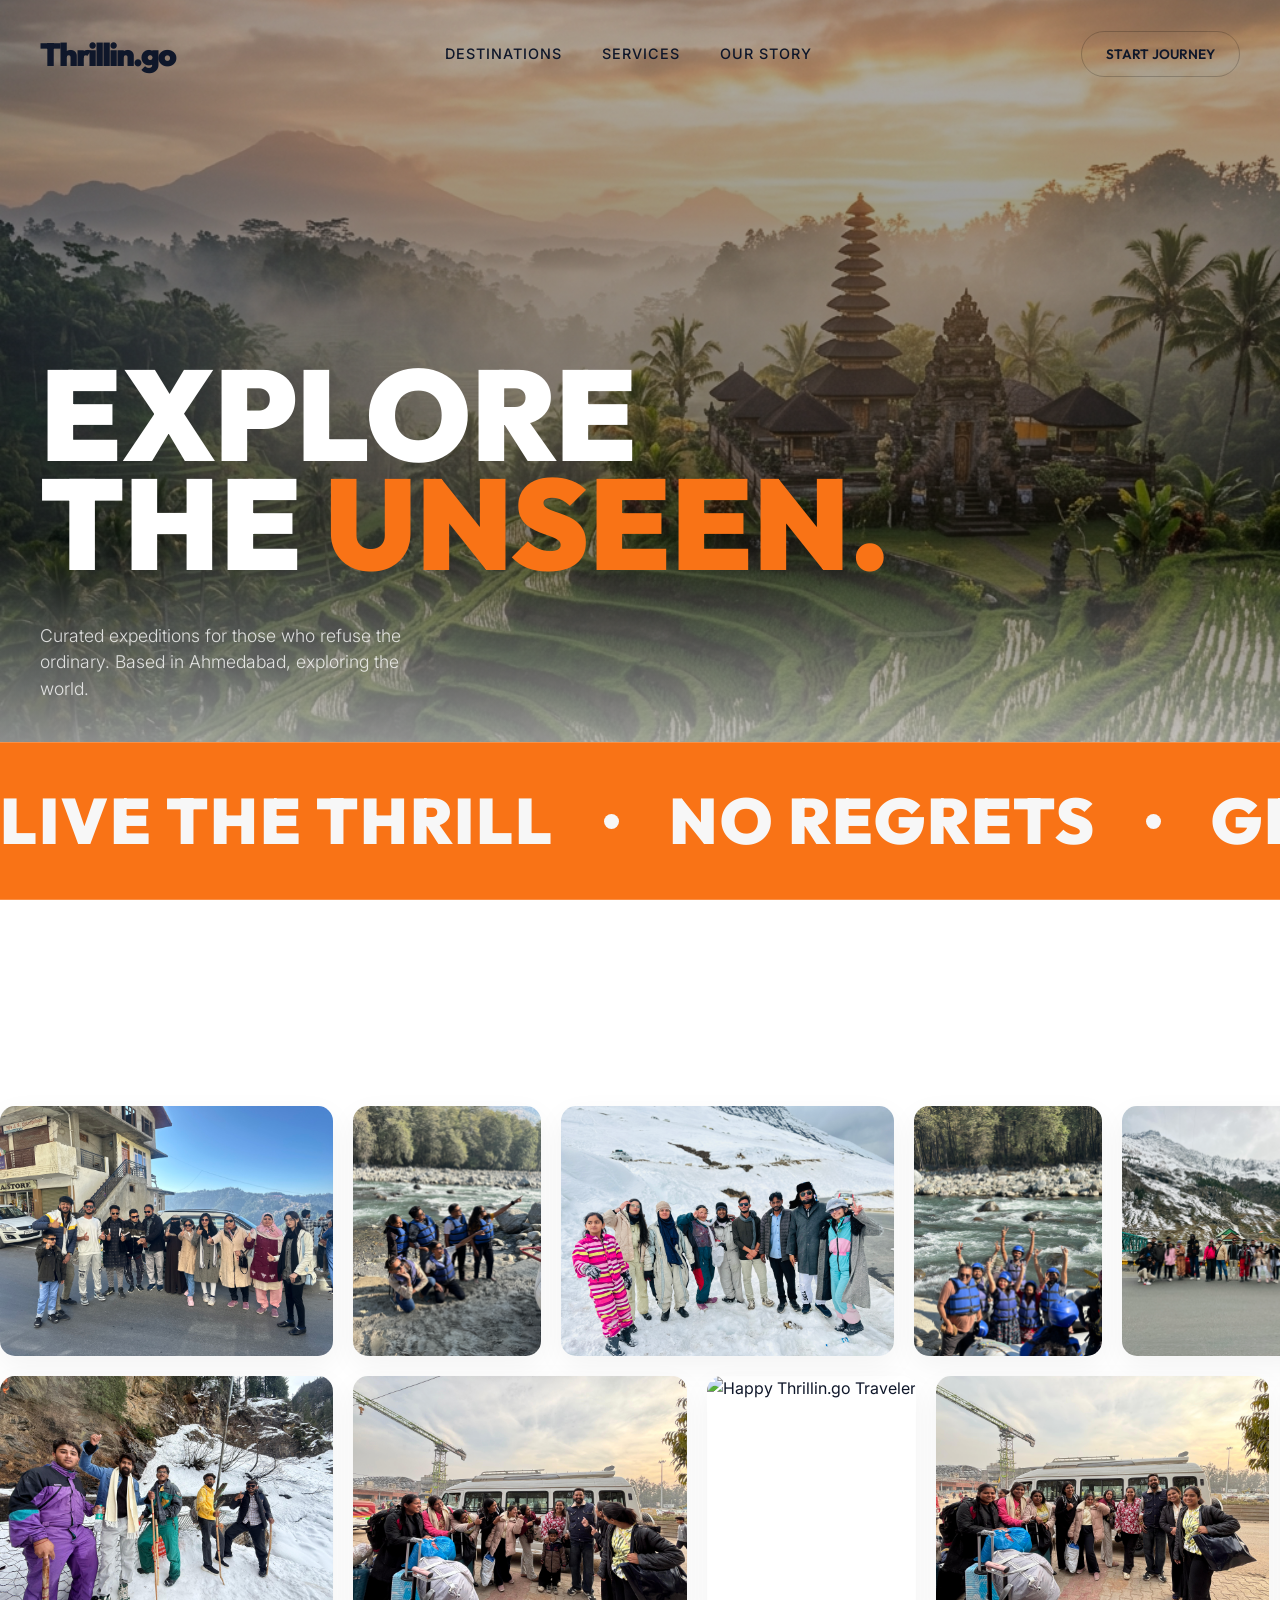
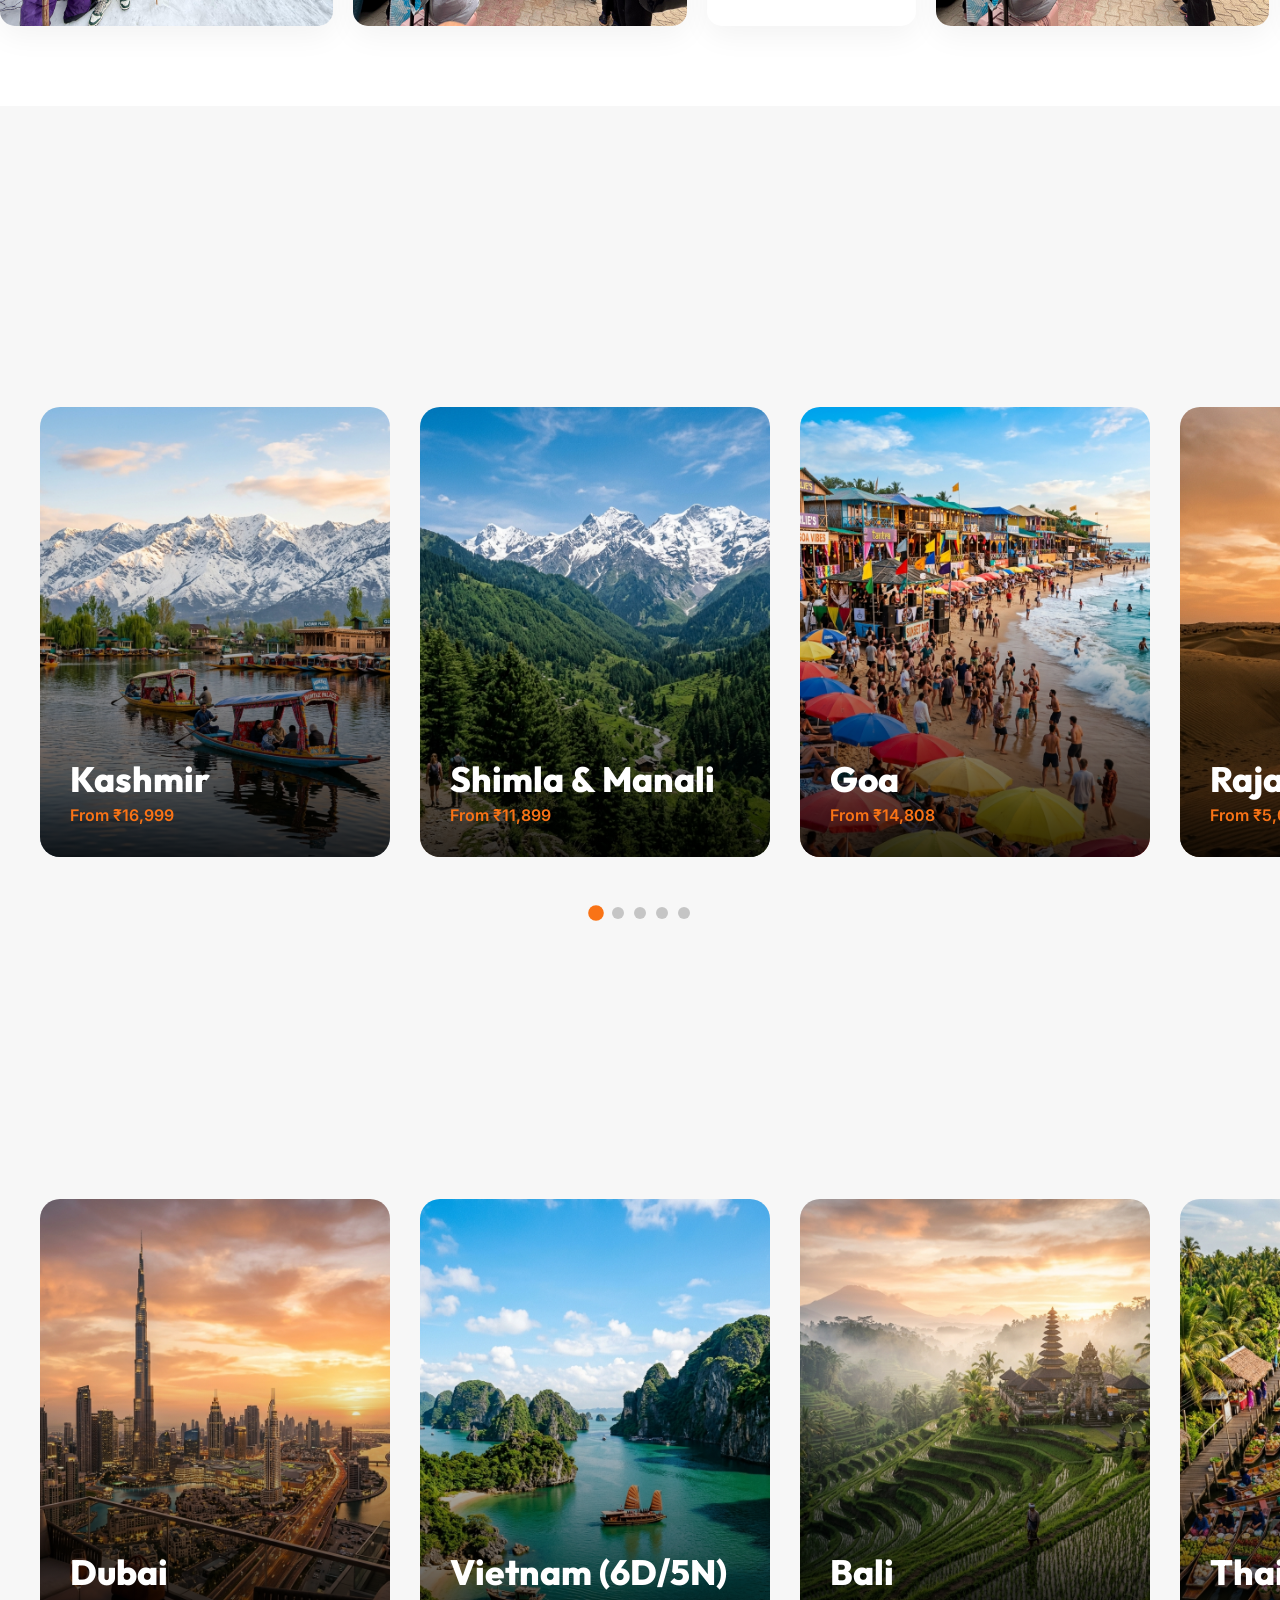
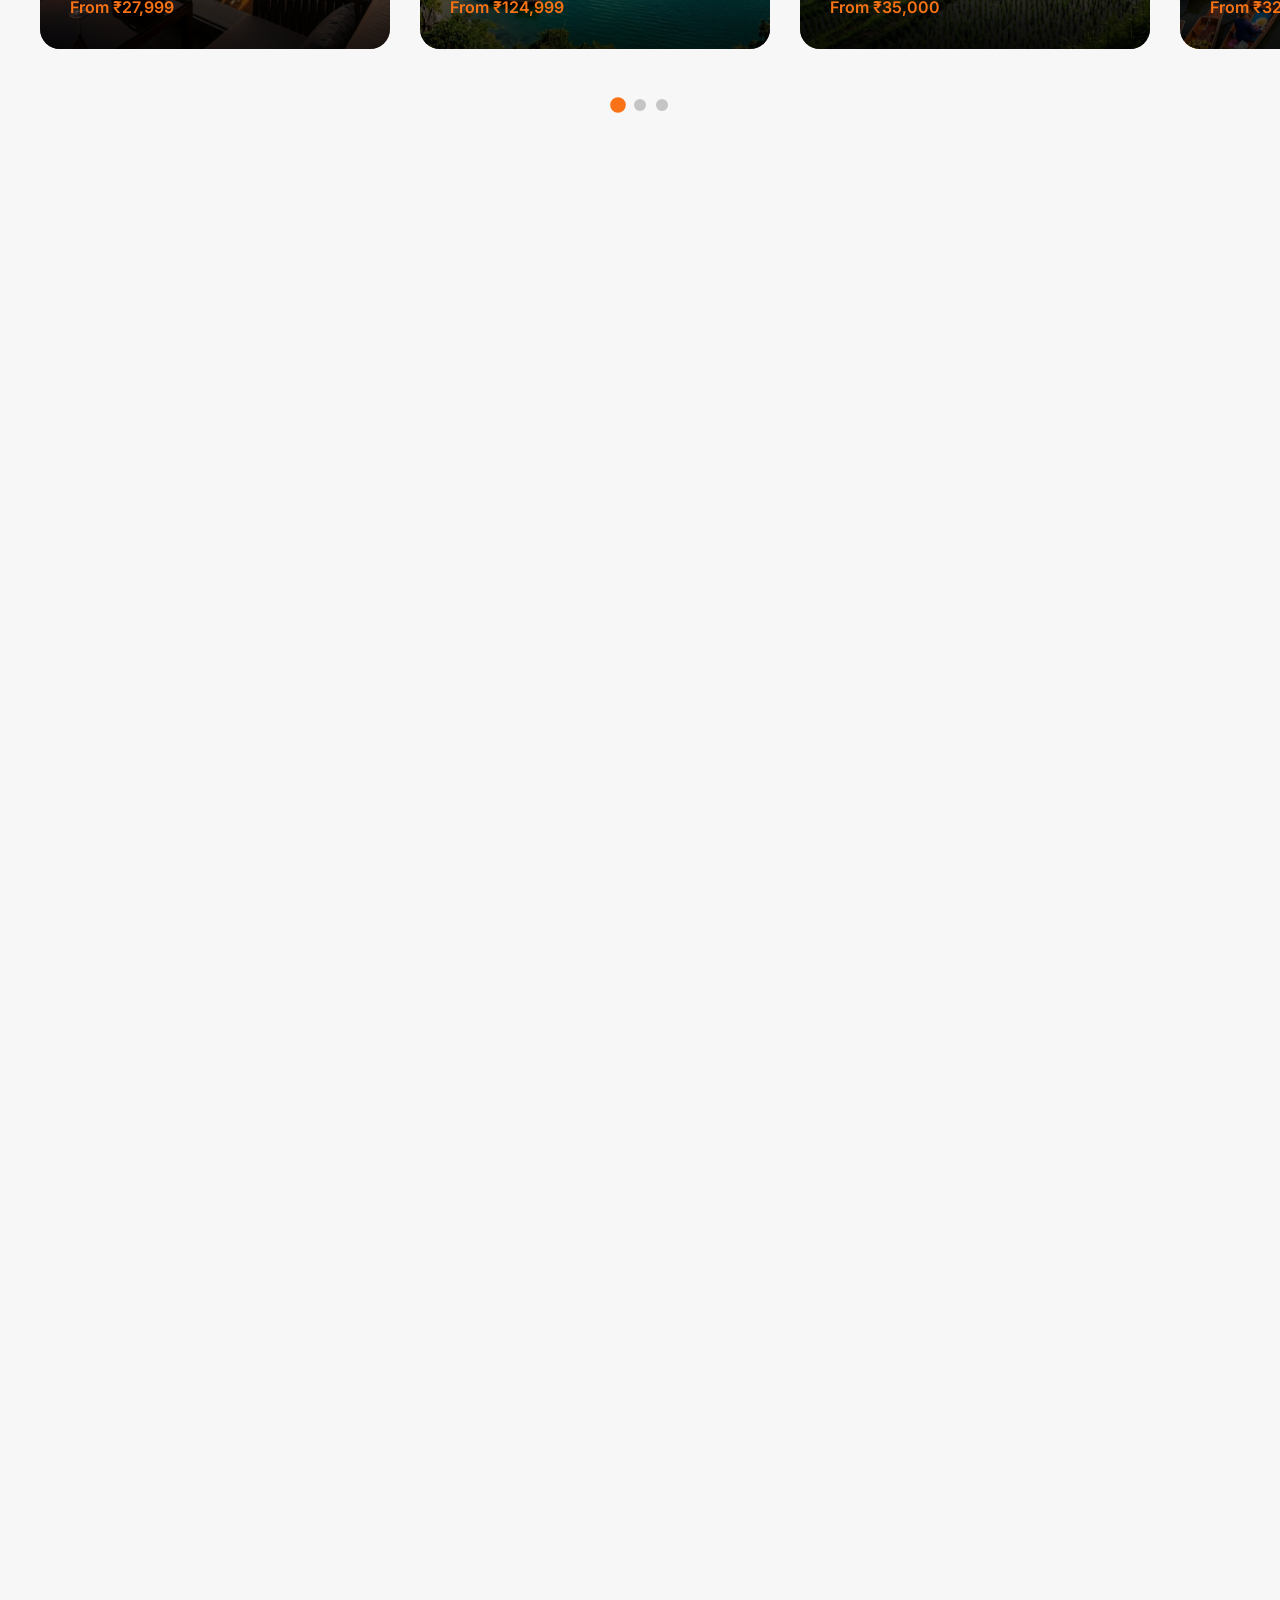
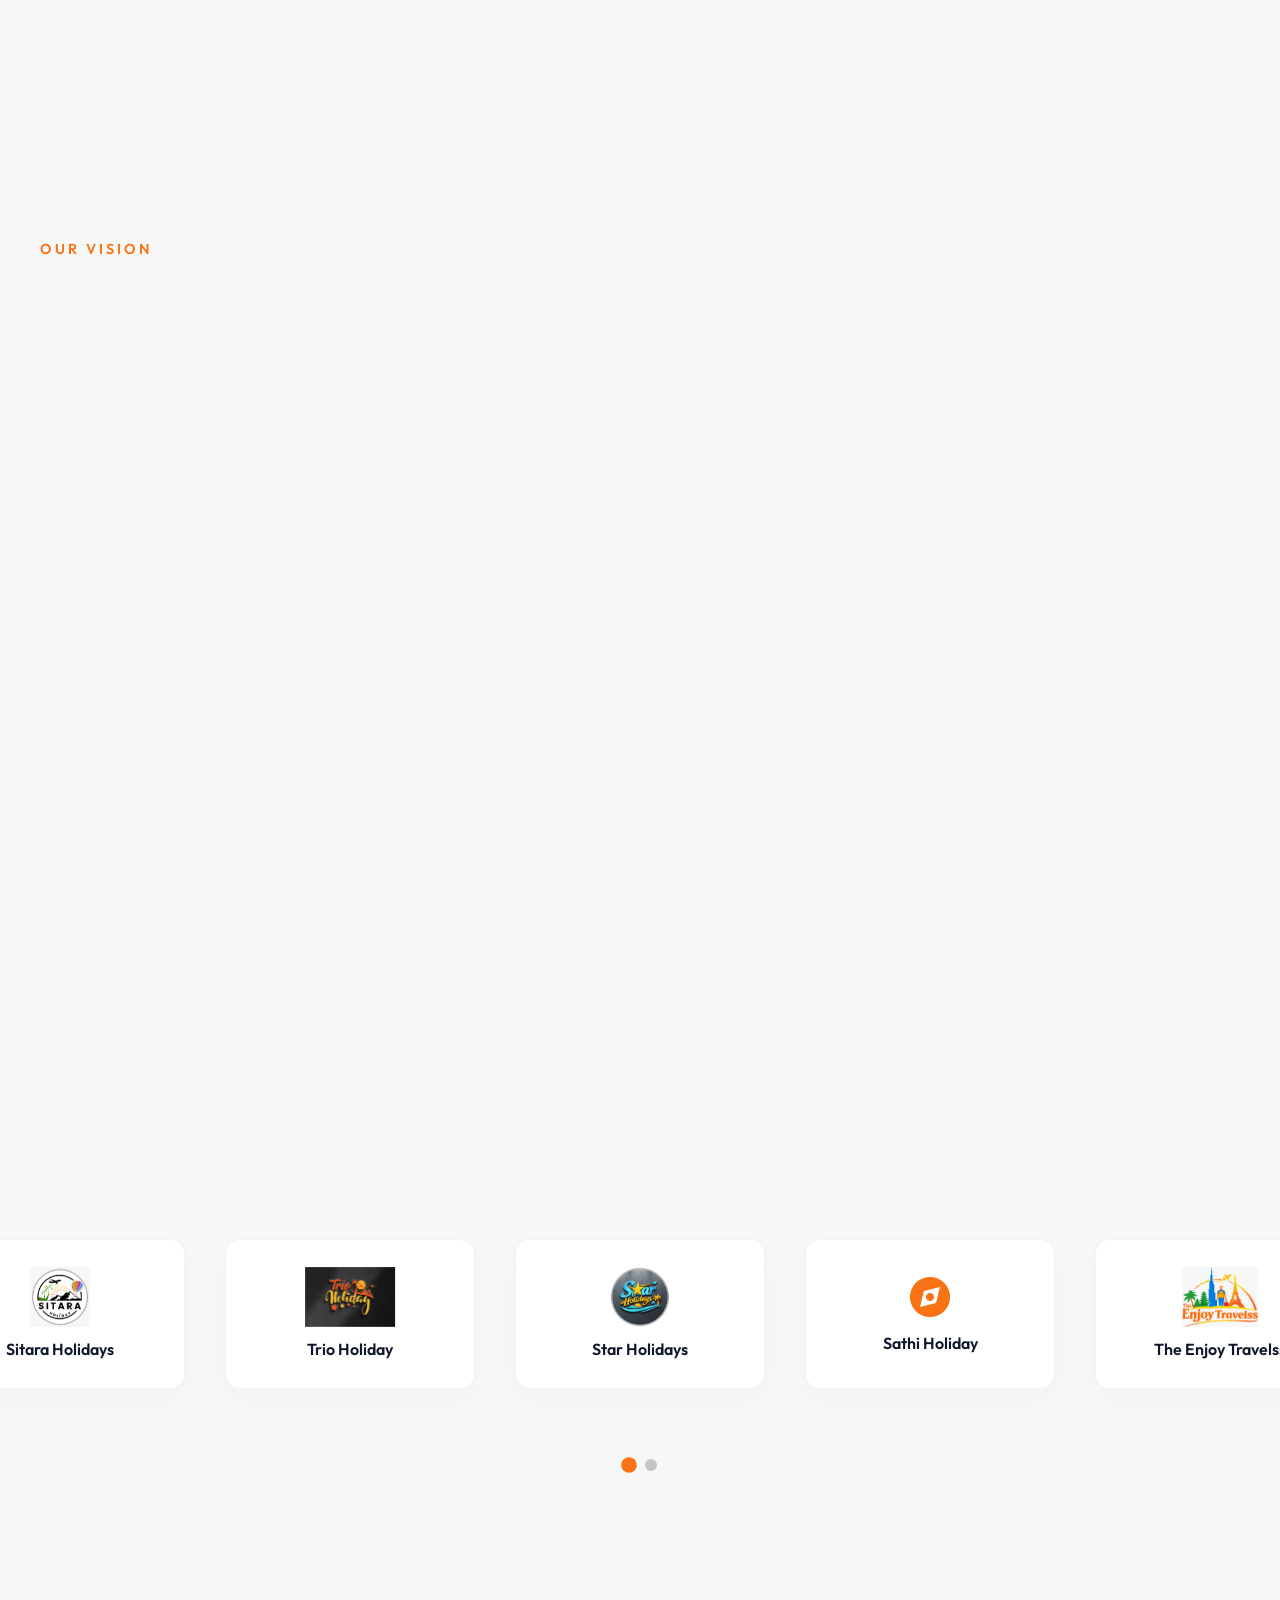
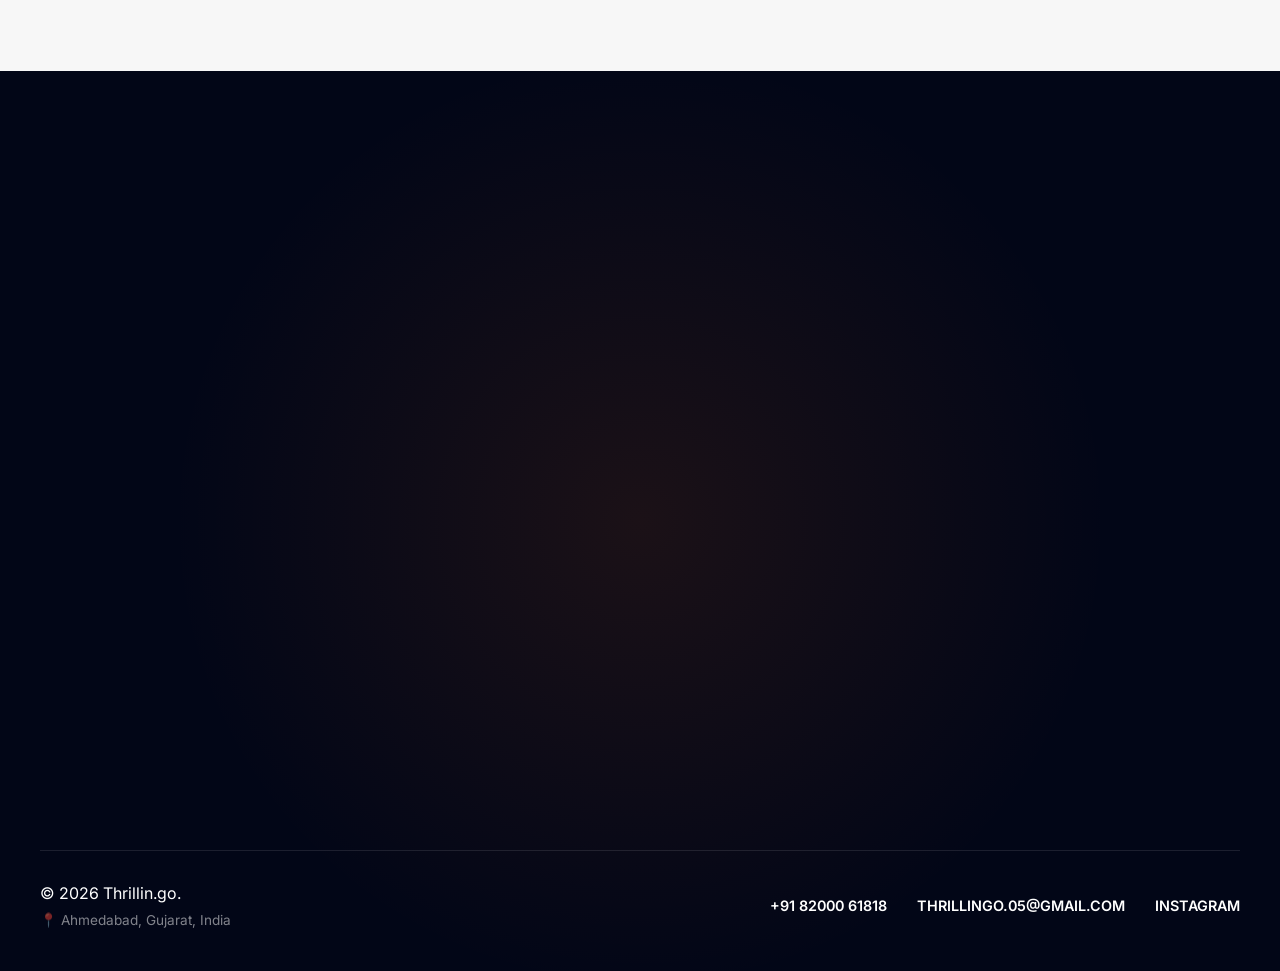
==== commit 7488e2ee: "Align and center Travelers and Partners section headers and cards on desktop" ====
--- a/index.html
+++ b/index.html
@@ -114,7 +114,7 @@
 
     <!-- Happy Travelers Gallery -->
     <section class="customer-gallery-section" id="gallery">
-        <div class="category-header reveal-up" style="padding-left: 5vw; margin-bottom: 40px;">
+        <div class="category-header reveal-up" style="margin-bottom: 40px;">
             <h2 class="section-title" style="font-size: 3rem;">Happy <br>Travelers.</h2>
         </div>
         <div class="gallery-marquee-container">
@@ -359,7 +359,7 @@
 
     <!-- Partners Section -->
     <section id="partners" class="partners-section">
-        <div class="category-header reveal-up" style="padding-left: 5vw; margin-bottom: 40px;">
+        <div class="category-header reveal-up" style="margin-bottom: 40px;">
             <h2 class="section-title" style="font-size: 3rem;">Trusted <br>Partners.</h2>
         </div>
         <div class="carousel-wrapper">
--- a/style.css
+++ b/style.css
@@ -66,6 +66,7 @@
 .section-title { font-family: var(--font-display); font-size: clamp(3rem, 6vw, 6rem); font-weight: 900; line-height: 0.9; text-transform: uppercase; margin-bottom: 2rem; }
 .eyebrow { font-family: var(--font-display); text-transform: uppercase; letter-spacing: 3px; color: var(--accent); font-size: 0.9rem; margin-bottom: 1rem; font-weight: 600; }
 .accent-text { color: var(--accent); }
+.text-center { text-align: center; }
 
 .reveal-up { opacity: 0; transform: translateY(40px); transition: all 1s var(--ease-custom); }
 .reveal-up.active { opacity: 1; transform: translateY(0); }
@@ -125,12 +126,12 @@
    Hero Section
 ========================================= */
 #hero { height: 100vh; position: relative; display: flex; flex-direction: column; justify-content: space-between; padding: 120px 40px 0 40px; max-width: 1600px; margin: 0 auto; }
-.hero-media { position: absolute; top: 0; left: 50%; transform: translateX(-50%); width: 100%; height: 100%; z-index: 0; overflow: hidden; }
+.hero-media { position: absolute; top: 0; left: 50%; transform: translateX(-50%); width: 100vw; height: 100%; z-index: 0; overflow: hidden; }
 .hero-img { width: 100%; height: 100%; position: absolute; inset: 0; background-size: cover; background-position: center 30%; transform: scale(1.05); opacity: 0; transition: opacity 2s ease-in-out, transform 10s ease-out; }
 .hero-img.active { opacity: 1; transform: scale(1); z-index: 1; }
 .hero-overlay-gradient { position: absolute; inset: 0; background: linear-gradient(180deg, rgba(0,0,0,0.3) 0%, rgba(0,0,0,0.5) 60%, var(--bg-color) 100%); z-index: 2; }
 
-.hero-content { position: relative; z-index: 5; display: flex; flex-direction: column; height: 100%; justify-content: space-between; padding-bottom: 40px; }
+.hero-content { position: relative; z-index: 5; width: 100%; flex-grow: 1; display: flex; flex-direction: column; justify-content: flex-end; padding-bottom: 40px; }
 .hero-title-wrapper { margin-top: auto; margin-bottom: 5vh; position: relative; z-index: 1; }
 .hero-title { font-family: var(--font-display); font-size: clamp(4rem, 10vw, 12rem); font-weight: 900; line-height: 0.85; text-transform: uppercase; margin: 0; color: #ffffff; }
 .line { display: block; overflow: hidden; }
@@ -143,7 +144,7 @@
 /* =========================================
    Modern Marquee
 ========================================= */
-.modern-marquee { padding: 30px 0; overflow: hidden; border-top: 1px solid rgba(255,255,255,0.2); border-bottom: 1px solid rgba(255,255,255,0.2); background: var(--accent); color: var(--bg-color); width: 100%; position: relative; z-index: 2; }
+.modern-marquee { padding: 30px 0; overflow: hidden; border-top: 1px solid rgba(255,255,255,0.2); border-bottom: 1px solid rgba(255,255,255,0.2); background: var(--accent); color: var(--bg-color); width: 100vw; position: relative; left: 50%; transform: translateX(-50%); z-index: 2; }
 .marquee-track { display: flex; width: max-content; animation: marquee 30s linear infinite; align-items: center; }
 .marquee-track span { font-family: var(--font-display); font-size: 4rem; font-weight: 900; color: var(--bg-color); text-transform: uppercase; letter-spacing: 2px; }
 .marquee-track .marquee-dot { width: 15px; height: 15px; background: var(--bg-color); border-radius: 50%; margin: 0 50px; }
@@ -159,10 +160,10 @@
 ========================================= */
 .destinations-section { padding: 100px 0; max-width: 1600px; margin: 0 auto; display: flex; flex-direction: column; gap: 80px; }
 .destination-category { display: flex; flex-direction: column; gap: 30px; }
-.category-header { padding: 0 5vw; }
+.category-header { padding: 0 40px; }
 
 .carousel-wrapper { position: relative; width: 100%; display: flex; flex-direction: column; gap: 20px; }
-.carousel-track { display: flex; gap: 30px; padding: 0 5vw; overflow-x: auto; -webkit-overflow-scrolling: touch; padding-bottom: 20px; }
+.carousel-track { display: flex; gap: 30px; padding: 0 40px; overflow-x: auto; -webkit-overflow-scrolling: touch; padding-bottom: 20px; }
 .carousel-track::-webkit-scrollbar { display: none; }
 .carousel-track { -ms-overflow-style: none; scrollbar-width: none; }
 
@@ -188,7 +189,7 @@
 /* =========================================
    Partners Section
 ========================================= */
-.partners-section { padding: 100px 0; margin-bottom: 100px; }
+.partners-section { padding: 100px 0; margin-bottom: 100px; max-width: 1600px; margin-left: auto; margin-right: auto; }
 .partners-track { gap: 40px; padding-bottom: 40px; }
 .partner-card { width: 250px; height: 150px; flex-shrink: 0; border-radius: 15px; background: var(--surface-color); border: 1px solid rgba(0,0,0,0.05); display: flex; flex-direction: column; align-items: center; justify-content: center; transition: transform 0.3s ease; gap: 10px; padding: 20px; box-shadow: 0 10px 30px rgba(0,0,0,0.02); }
 .partner-card:hover { transform: translateY(-5px); box-shadow: 0 15px 40px rgba(0,0,0,0.05); }
@@ -337,6 +338,8 @@
     .partners-section { padding: 40px 0; margin-bottom: 40px; }
     .split-section { padding: 50px 20px; gap: 40px; }
     .nav-container { padding: 0 20px; }
+    .category-header { padding: 0 20px; }
+    .carousel-track { padding: 0 20px; }
     
     /* Typography */
     .section-title { font-size: clamp(2.2rem, 7vw, 3.5rem); }
@@ -372,4 +375,11 @@
     inset: -15px; /* Expands clickable area to 42px touch target */
 }
 
-
+/* Desktop Partner Centering */
+@media (min-width: 769px) {
+    .partners-track {
+        justify-content: center;
+    }
+}
+
+
